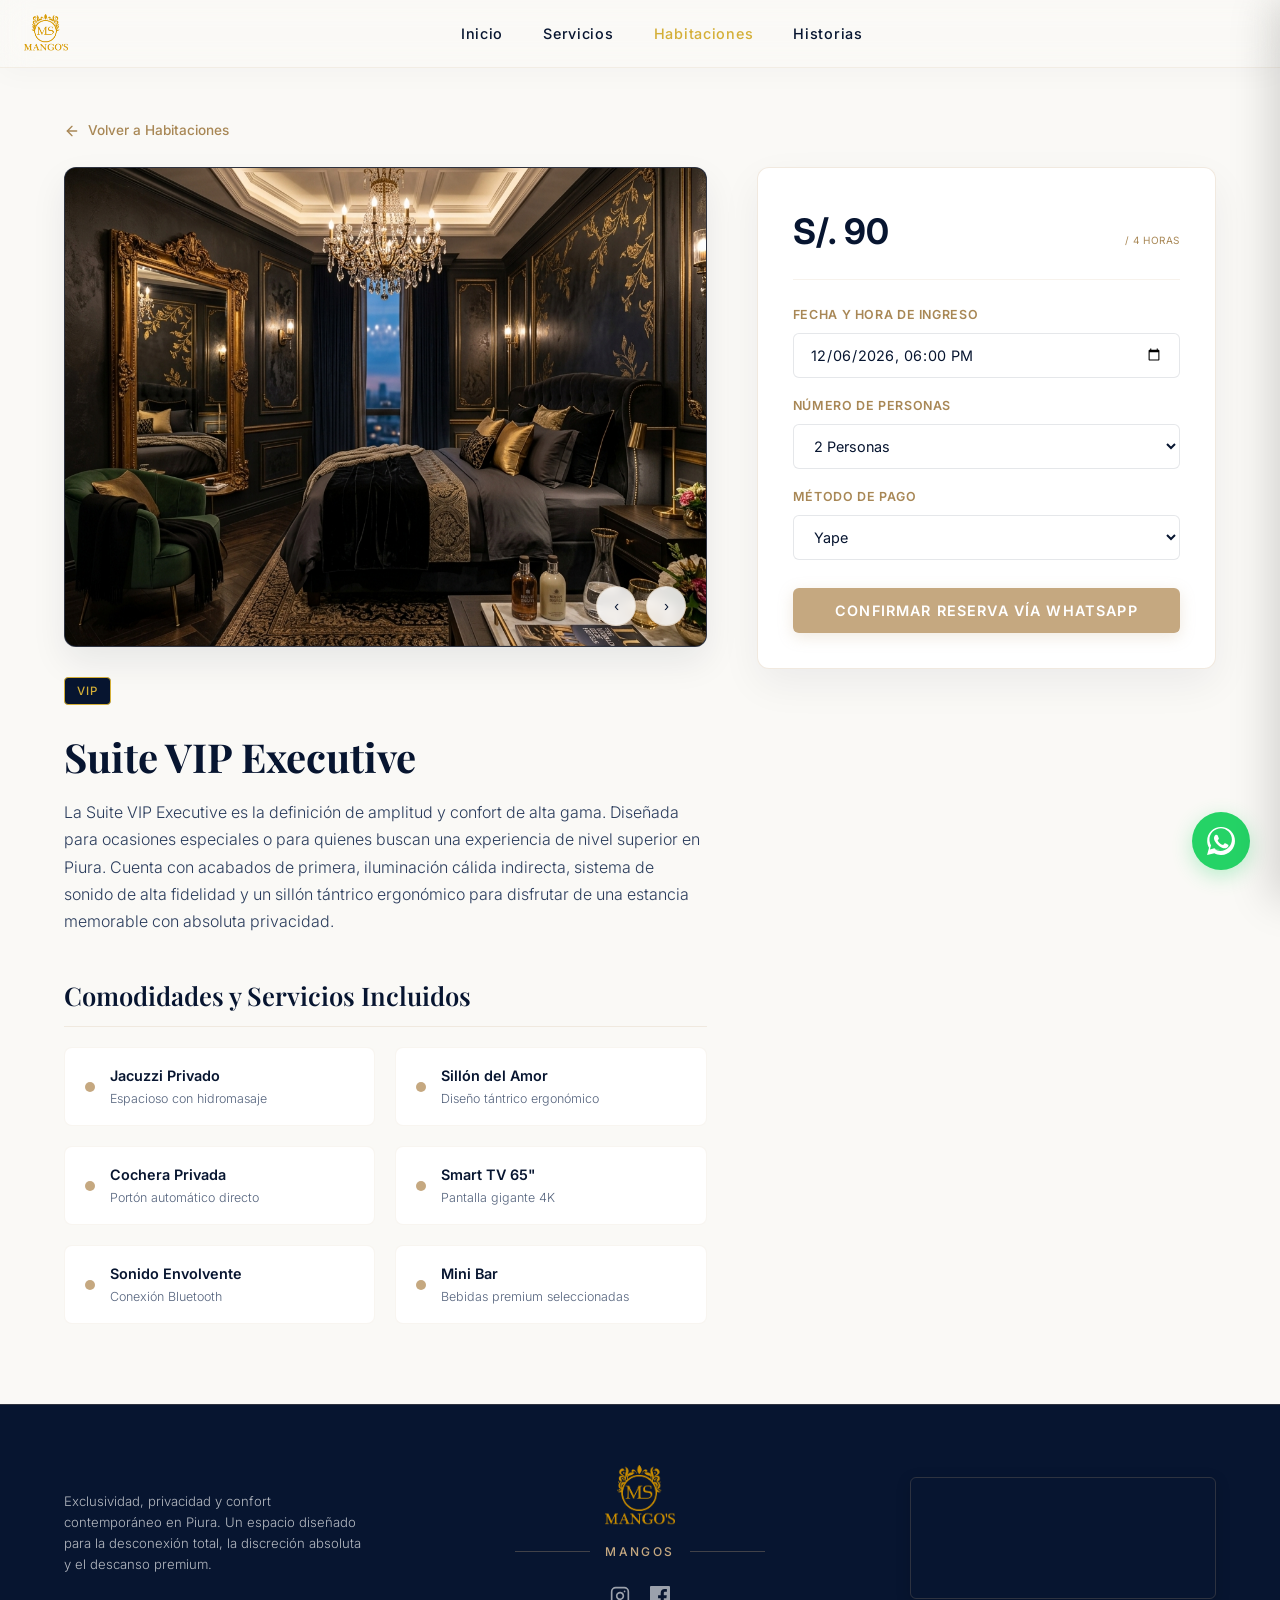
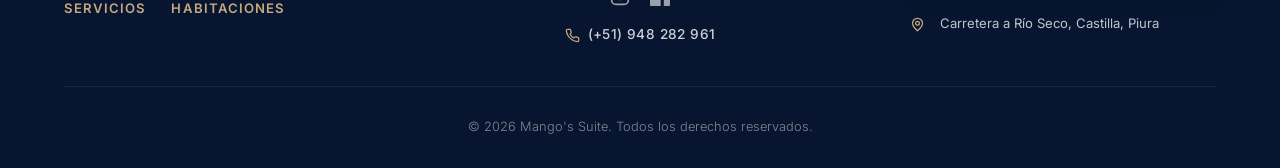
==== detalle-habitacion.html @ 39c6e579 "Add booking close button and make rooms grid horizontally scrollable on mobile" ====
<!doctype html>
<html lang="es">

<head>
    <meta charset="UTF-8" />
    <meta name="viewport" content="width=device-width, initial-scale=1.0" />
    <title>Detalle de Habitación | Mango's Suite Piura</title>
    <meta name="description"
        content="Conozca al detalle las comodidades de nuestras suites exclusivas. Jacuzzi, sauna, cama erótica, y cochera privada con portón automático." />
    <meta name="author" content="Mango's Suite" />

    <!-- Favicon -->
    <link rel="icon" type="image/png" href="logo.png" />

    <!-- Fonts: Playfair Display for headings & Inter for body -->
    <link rel="preconnect" href="https://fonts.googleapis.com" />
    <link rel="preconnect" href="https://fonts.gstatic.com" crossorigin />
    <link
        href="https://fonts.googleapis.com/css2?family=Inter:wght@300;400;500;600&family=Playfair+Display:ital,wght@0,400;0,600;0,700;1,400&display=swap"
        rel="stylesheet" />

    <!-- Stylesheets -->
    <link rel="stylesheet" href="styles.css" />
    <style>
        /* Specific overrides for subpage layout */
        .detail-page-container {
            background-color: var(--bg-warm-white);
            padding: 120px 0 80px 0;
        }

        .detail-grid {
            display: grid;
            grid-template-columns: 1.4fr 1fr;
            gap: 50px;
            align-items: start;
        }

        /* Left Column styles */
        .detail-gallery {
            position: relative;
            width: 100%;
            height: 480px;
            border-radius: 12px;
            overflow: hidden;
            border: 1px solid rgba(197, 168, 128, 0.2);
            box-shadow: 0 15px 35px rgba(7, 21, 48, 0.08);
            background-color: var(--text-deep-blue);
            margin-bottom: 30px;
        }

        .gallery-track {
            width: 100%;
            height: 100%;
            position: relative;
        }

        .gallery-img {
            position: absolute;
            top: 0;
            left: 0;
            width: 100%;
            height: 100%;
            object-fit: cover;
            opacity: 0;
            transition: opacity 0.8s ease-in-out;
        }

        .gallery-img.active {
            opacity: 1;
            z-index: 2;
        }

        .gallery-controls {
            position: absolute;
            bottom: 20px;
            right: 20px;
            z-index: 10;
            display: flex;
            gap: 10px;
        }

        .gallery-btn {
            width: 40px;
            height: 40px;
            border-radius: 50%;
            background-color: rgba(255, 255, 255, 0.85);
            backdrop-filter: blur(5px);
            border: 1px solid rgba(197, 168, 128, 0.3);
            color: var(--text-deep-blue);
            display: flex;
            align-items: center;
            justify-content: center;
            cursor: pointer;
            transition: var(--transition-fast);
        }

        .gallery-btn:hover {
            background-color: var(--accent-gold);
            color: var(--white);
            border-color: var(--accent-gold);
        }

        .detail-title {
            font-family: var(--font-headings);
            font-size: 2.5rem;
            font-weight: 700;
            color: var(--text-deep-blue);
            margin-bottom: 10px;
        }

        .detail-tag {
            display: inline-block;
            background-color: var(--text-deep-blue);
            color: var(--accent-gold-bright);
            padding: 4px 12px;
            font-size: 0.72rem;
            text-transform: uppercase;
            letter-spacing: 0.1em;
            border-radius: 4px;
            border: 1px solid var(--accent-gold-bright);
            font-weight: 500;
            margin-bottom: 20px;
        }

        .detail-desc {
            font-size: 1rem;
            line-height: 1.7;
            color: var(--text-muted-blue);
            font-weight: 300;
            margin-bottom: 40px;
        }

        /* Amenities subgrid */
        .detail-amenities-title {
            font-family: var(--font-headings);
            font-size: 1.6rem;
            font-weight: 600;
            color: var(--text-deep-blue);
            margin-bottom: 20px;
            border-bottom: 1px solid rgba(197, 168, 128, 0.2);
            padding-bottom: 10px;
        }

        .detail-amenities-grid {
            display: grid;
            grid-template-columns: repeat(2, 1fr);
            gap: 20px;
        }

        .amenity-card {
            background-color: var(--white);
            padding: 16px 20px;
            border-radius: 8px;
            border: 1px solid rgba(197, 168, 128, 0.12);
            display: flex;
            align-items: center;
            gap: 15px;
        }

        .amenity-icon-dot {
            width: 10px;
            height: 10px;
            border-radius: 50%;
            background-color: var(--accent-gold);
            flex-shrink: 0;
        }

        .amenity-card-info {
            display: flex;
            flex-direction: column;
        }

        .amenity-card-name {
            font-size: 0.9rem;
            font-weight: 600;
            color: var(--text-deep-blue);
        }

        .amenity-card-desc {
            font-size: 0.78rem;
            color: var(--text-muted-blue);
            opacity: 0.8;
            font-weight: 300;
            margin-top: 2px;
        }

        /* Right Column: Sticky Booking Widget */
        .booking-widget-sticky {
            position: sticky;
            top: 110px;
            background-color: var(--white);
            border: 1px solid rgba(197, 168, 128, 0.25);
            border-radius: 12px;
            padding: 35px;
            box-shadow: 0 15px 40px rgba(7, 21, 48, 0.06);
        }

        .booking-widget-price-box {
            display: flex;
            align-items: baseline;
            justify-content: space-between;
            border-bottom: 1px solid rgba(197, 168, 128, 0.15);
            padding-bottom: 20px;
            margin-bottom: 25px;
        }

        .booking-widget-price {
            font-size: 2.2rem;
            font-weight: 700;
            color: var(--text-deep-blue);
        }

        .booking-widget-price small {
            font-size: 0.85rem;
            font-weight: 400;
            color: var(--text-muted-blue);
        }

        .booking-widget-form {
            display: flex;
            flex-direction: column;
            gap: 18px;
        }

        .booking-widget-field {
            display: flex;
            flex-direction: column;
            gap: 8px;
        }

        .booking-widget-field label {
            font-size: 0.78rem;
            font-weight: 600;
            text-transform: uppercase;
            letter-spacing: 0.05em;
            color: var(--accent-gold-dark);
        }

        .booking-widget-field input,
        .booking-widget-field select {
            padding: 12px 16px;
            border: 1px solid rgba(7, 21, 48, 0.1);
            border-radius: 6px;
            font-family: var(--font-body);
            font-size: 0.9rem;
            outline: none;
            color: var(--text-deep-blue);
            background-color: var(--white);
            transition: var(--transition-fast);
        }

        .booking-widget-field input:focus,
        .booking-widget-field select:focus {
            border-color: var(--accent-gold);
            box-shadow: 0 0 0 3px rgba(197, 168, 128, 0.1);
        }

        .booking-widget-btn {
            background-color: var(--accent-gold);
            color: var(--white);
            border: none;
            padding: 14px;
            border-radius: 6px;
            font-size: 0.9rem;
            font-weight: 600;
            text-transform: uppercase;
            letter-spacing: 0.08em;
            cursor: pointer;
            transition: var(--transition-medium);
            display: flex;
            align-items: center;
            justify-content: center;
            gap: 10px;
            margin-top: 10px;
            box-shadow: 0 4px 15px rgba(197, 168, 128, 0.25);
        }

        .booking-widget-btn:hover {
            background-color: var(--accent-gold-bright);
            box-shadow: 0 6px 20px rgba(212, 175, 55, 0.35);
            transform: translateY(-1px);
        }

        .back-link-btn {
            display: inline-flex;
            align-items: center;
            gap: 8px;
            font-size: 0.85rem;
            color: var(--accent-gold-dark);
            font-weight: 500;
            margin-bottom: 25px;
            transition: var(--transition-fast);
        }

        .back-link-btn:hover {
            color: var(--text-deep-blue);
            transform: translateX(-3px);
        }

        /* Responsive */
        @media (max-width: 992px) {
            .detail-grid {
                grid-template-columns: 1fr;
                gap: 40px;
            }

            .detail-gallery {
                height: 350px;
            }

            .booking-widget-sticky {
                position: relative;
                top: 0;
            }
        }

        @media (max-width: 600px) {
            .detail-amenities-grid {
                grid-template-columns: 1fr;
            }

            .detail-title {
                font-size: 2rem;
            }
        }
    </style>
</head>

<body class="subpage-body">
    <!-- Smooth scroll wrapper -->
    <div id="scroll-wrapper">
        <!-- Navigation Bar -->
        <header id="main-header" class="scrolled">
            <div class="header-container">
                <a href="index.html" class="logo-link">
                    <img src="logo.png" alt="Mango's Suite Logo" class="nav-logo" />
                </a>

                <nav id="navbar">
                    <ul class="nav-menu">
                        <li class="nav-item">
                            <a href="index.html" class="nav-link">Inicio</a>
                        </li>
                        <li class="nav-item">
                            <a href="index.html#services" class="nav-link">Servicios</a>
                        </li>
                        <li class="nav-item dropdown">
                            <a href="habitaciones.html" class="nav-link active">Habitaciones</a>
                            <ul class="dropdown-menu">
                                <li><a href="habitaciones.html?filter=simple">Simple</a></li>
                                <li><a href="habitaciones.html?filter=vip">VIP</a></li>
                                <li><a href="habitaciones.html?filter=sauna">Sauna & Jacuzzi</a></li>
                                <li><a href="habitaciones.html?filter=tematica">Temáticas</a></li>
                            </ul>
                        </li>
                        <li class="nav-item">
                            <a href="index.html#stories" class="nav-link">Historias</a>
                        </li>
                    </ul>
                </nav>

                <div class="header-actions">
                    <button class="mobile-menu-toggle" id="mobile-menu-btn" aria-label="Abrir menú">
                        <span class="bar"></span>
                        <span class="bar"></span>
                        <span class="bar"></span>
                    </button>
                </div>
            </div>
        </header>

        <!-- Mobile Drawer Navigation -->
        <div class="mobile-nav-drawer" id="mobile-drawer">
            <div class="drawer-header">
                <img src="logo.png" alt="Mango's Suite Logo" class="drawer-logo" />
                <button class="drawer-close" id="drawer-close-btn" aria-label="Cerrar menú">&times;</button>
            </div>
            <div class="drawer-menu-container">
                <ul class="drawer-menu">
                    <li><a href="index.html" class="drawer-link">Inicio</a></li>
                    <li><a href="index.html#services" class="drawer-link">Servicios</a></li>
                    <li class="drawer-dropdown-container">
                        <span class="drawer-dropdown-title">Habitaciones</span>
                        <ul class="drawer-dropdown-menu">
                            <li><a href="habitaciones.html" class="drawer-link drawer-sublink">Todas</a></li>
                            <li><a href="habitaciones.html?filter=simple" class="drawer-link drawer-sublink">Simple</a>
                            </li>
                            <li><a href="habitaciones.html?filter=vip" class="drawer-link drawer-sublink">VIP</a></li>
                            <li><a href="habitaciones.html?filter=sauna" class="drawer-link drawer-sublink">Sauna &
                                    Jacuzzi</a></li>
                            <li><a href="habitaciones.html?filter=tematica"
                                    class="drawer-link drawer-sublink">Temáticas</a></li>
                        </ul>
                    </li>
                    <li><a href="index.html#stories" class="drawer-link">Historias</a></li>
                </ul>
            </div>
        </div>
        <div class="drawer-overlay" id="mobile-drawer-overlay"></div>

        <!-- Detail Grid Section -->
        <section class="detail-page-container">
            <div class="container">
                <a href="habitaciones.html" class="back-link-btn">
                    <svg width="16" height="16" viewBox="0 0 24 24" fill="none" stroke="currentColor" stroke-width="2"
                        stroke-linecap="round" stroke-linejoin="round">
                        <line x1="19" y1="12" x2="5" y2="12"></line>
                        <polyline points="12 19 5 12 12 5"></polyline>
                    </svg>
                    Volver a Habitaciones
                </a>

                <div class="detail-grid">
                    <!-- Left Column: Media & Specs -->
                    <div class="detail-content-col">
                        <!-- Image Gallery Frame -->
                        <div class="detail-gallery">
                            <div class="gallery-track" id="gallery-track-container">
                                <!-- Rendered dynamically -->
                            </div>
                            <div class="gallery-controls" id="gallery-controls-container">
                                <button class="gallery-btn" id="gallery-prev" aria-label="Anterior">&lsaquo;</button>
                                <button class="gallery-btn" id="gallery-next" aria-label="Siguiente">&rsaquo;</button>
                            </div>
                        </div>

                        <!-- Title & Subtitle Info -->
                        <span class="detail-tag" id="detail-room-tag">Suite VIP</span>
                        <h1 class="detail-title" id="detail-room-title">Nombre de la Habitación</h1>
                        <p class="detail-desc" id="detail-room-desc">Cargando detalles de la habitación...</p>

                        <!-- Amenities Grid -->
                        <h2 class="detail-amenities-title">Comodidades y Servicios Incluidos</h2>
                        <div class="detail-amenities-grid" id="detail-amenities-container">
                            <!-- Rendered dynamically -->
                        </div>
                    </div>

                    <!-- Right Column: Sticky Reservation Box -->
                    <div class="detail-sidebar-col">
                        <div class="booking-widget-sticky">
                            <div class="booking-widget-price-box">
                                <span class="booking-widget-price" id="booking-widget-price-val">S/. 00</span>
                                <span class="price-label" id="booking-widget-time-val"><small>/ 4 horas</small></span>
                            </div>

                            <div class="booking-widget-form">
                                <!-- Fecha y Hora de Ingreso -->
                                <div class="booking-widget-field">
                                    <label for="widget-datetime">Fecha y Hora de Ingreso</label>
                                    <input type="datetime-local" id="widget-datetime" required />
                                </div>

                                <!-- Número de Personas -->
                                <div class="booking-widget-field">
                                    <label for="widget-guests">Número de Personas</label>
                                    <select id="widget-guests">
                                        <option value="1 persona">1 Persona</option>
                                        <option value="2 personas" selected>2 Personas</option>
                                        <option value="3 personas">3 Personas</option>
                                    </select>
                                </div>

                                <!-- Método de Pago -->
                                <div class="booking-widget-field">
                                    <label for="widget-payment">Método de Pago</label>
                                    <select id="widget-payment">
                                        <option value="Yape">Yape</option>
                                        <option value="Plin">Plin</option>
                                        <option value="Transferencia">Transferencia Bancaria</option>
                                    </select>
                                </div>

                                <!-- Submit WhatsApp Redirect Button -->
                                <button class="booking-widget-btn" id="widget-submit-btn">
                                    Confirmar Reserva vía WhatsApp
                                </button>
                            </div>
                        </div>
                    </div>
                </div>
            </div>
        </section>

        <!-- Footer -->
        <footer id="main-footer">
            <div class="container">
                <div class="footer-grid">
                    <div class="footer-nav-col">
                        <p class="footer-about-summary">
                            Exclusividad, privacidad y confort contemporáneo en Piura. Un espacio diseñado para la
                            desconexión total, la discreción absoluta y el descanso premium.
                        </p>
                        <ul class="footer-quick-links">
                            <li><a href="index.html#services">Servicios</a></li>
                            <li><a href="habitaciones.html">Habitaciones</a></li>
                        </ul>
                    </div>

                    <div class="footer-brand-center-col">
                        <img src="logo.png" alt="Mango's Suite Logo" class="footer-logo-centered" />
                        <div class="footer-estd-divider">
                            <div class="estd-line"></div>
                            <span class="estd-text">MANGOS</span>
                            <div class="estd-line"></div>
                        </div>
                        <div class="footer-social-icons-row">
                            <a href="https://instagram.com/mangos_suite" target="_blank" rel="noopener"
                                aria-label="Instagram">
                                <svg width="20" height="20" viewBox="0 0 24 24" fill="none" stroke="currentColor"
                                    stroke-width="2" stroke-linecap="round" stroke-linejoin="round">
                                    <rect x="2" y="2" width="20" height="20" rx="5" ry="5"></rect>
                                    <path d="M16 11.37A4 4 0 1 1 12.63 8 4 4 0 0 1 16 11.37z"></path>
                                    <line x1="17.5" y1="6.5" x2="17.51" y2="6.5"></line>
                                </svg>
                            </a>
                            <a href="https://www.facebook.com/MangosSuite" target="_blank" rel="noopener"
                                aria-label="Facebook">
                                <svg width="20" height="20" viewBox="0 0 24 24" fill="currentColor">
                                    <path
                                        d="M22.675 0h-21.35c-.732 0-1.325.593-1.325 1.325v21.351c0 .731.593 1.324 1.325 1.324h11.495v-9.294h-3.128v-3.622h3.128v-2.671c0-3.1 1.893-4.788 4.659-4.788 1.325 0 2.463.099 2.795.143v3.24l-1.918.001c-1.504 0-1.795.715-1.795 1.763v2.313h3.587l-.467 3.622h-3.12v9.293h6.116c.73 0 1.323-.593 1.323-1.325v-21.35c0-.732-.593-1.325-1.325-1.325z" />
                                </svg>
                            </a>
                        </div>
                        <a href="https://wa.me/51948282961" target="_blank" rel="noopener"
                            class="footer-phone-below-social">
                            <svg width="15" height="15" viewBox="0 0 24 24" fill="none" stroke="currentColor"
                                stroke-width="2" stroke-linecap="round" stroke-linejoin="round"
                                style="color: var(--accent-gold);">
                                <path
                                    d="M22 16.92v3a2 2 0 0 1-2.18 2 19.79 19.79 0 0 1-8.63-3.07 19.5 19.5 0 0 1-6-6 19.79 19.79 0 0 1-3.07-8.67A2 2 0 0 1 4.11 2h3a2 2 0 0 1 2 1.72 12.84 12.84 0 0 0 .7 2.81 2 2 0 0 1-.45 2.11L8.09 9.91a16 16 0 0 0 6 6l1.27-1.27a2 2 0 0 1 2.11-.45 12.84 12.84 0 0 0 2.81.7A2 2 0 0 1 22 16.92z">
                                </path>
                            </svg>
                            (+51) 948 282 961
                        </a>
                    </div>

                    <div class="footer-contact-right-col">
                        <div class="footer-map-container">
                            <iframe
                                src="https://www.google.com/maps/embed?pb=!1m18!1m12!1m3!1d3969.529891823126!2d-80.60953532423122!3d-5.14770643412756!2m3!1f0!2f0!3f0!3m2!1i1024!2i768!4f13.1!3m3!1m2!1s0x904a3fef3c555555%3A0x6bcfd3c11d5dbde5!2sRio%20Seco!5e0!3m2!1ses-419!2spe!4v1783563948011!5m2!1ses-419!2spe"
                                width="100%" height="120" style="border:0; filter: grayscale(0.2) contrast(1.1);"
                                allowfullscreen="" loading="lazy" referrerpolicy="no-referrer-when-downgrade"></iframe>
                        </div>
                        <div class="footer-contact-item">
                            <svg width="15" height="15" viewBox="0 0 24 24" fill="none" stroke="currentColor"
                                stroke-width="2" stroke-linecap="round" stroke-linejoin="round" class="contact-icon">
                                <path d="M12 2a8 8 0 0 0-8 8c0 5.25 8 12 8 12s8-6.75 8-12a8 8 0 0 0-8-8z"></path>
                                <circle cx="12" cy="10" r="3"></circle>
                            </svg>
                            <span class="contact-text">Carretera a Río Seco, Castilla, Piura</span>
                        </div>
                    </div>
                </div>
                <div class="footer-bottom text-center">
                    <p>&copy; 2026 Mango's Suite. Todos los derechos reservados.</p>
                </div>
            </div>
        </footer>
    </div>

    <!-- WhatsApp Direct Link -->
    <div class="floating-actions-container" id="floating-actions">
        <a href="https://wa.me/51948282961?text=Hola,%20quisiera%20consultar%20por%20habitaciones%20disponibles"
            target="_blank" rel="noopener" class="floating-whatsapp-trigger" id="whatsapp-trigger"
            aria-label="Chat de WhatsApp">
            <svg width="28" height="28" viewBox="0 0 24 24" fill="currentColor">
                <path
                    d="M.057 24l1.687-6.163c-1.041-1.804-1.588-3.849-1.587-5.946C.06 5.348 5.397.01 12.008.01c3.202.001 6.212 1.246 8.477 3.514 2.266 2.268 3.507 5.28 3.505 8.484-.004 6.657-5.34 11.997-11.953 11.997-2.005-.001-3.973-.502-5.724-1.455L0 24zm6.59-4.846c1.6.95 3.188 1.449 4.825 1.451 5.436 0 9.86-4.37 9.864-9.799.002-2.63-1.023-5.101-2.885-6.97C16.59 2.028 14.108.995 11.993.995c-5.445 0-9.87 4.371-9.874 9.799-.001 1.737.478 3.433 1.388 4.933l-.974 3.553 3.655-.959c1.5.82 3.18 1.25 4.869 1.25zM17.7 14.9c-.3-.15-1.785-.88-2.067-.98-.28-.1-.49-.15-.69.15-.2.3-.77.98-.95 1.18-.18.2-.36.22-.66.07-.3-.15-1.27-.47-2.42-1.49-.89-.8-1.5-1.78-1.67-2.08-.18-.3-.02-.46.13-.61.13-.13.3-.35.45-.52.15-.17.2-.3.3-.5.1-.2.05-.38-.02-.53-.07-.15-.69-1.67-.95-2.29-.26-.62-.52-.53-.69-.54-.18 0-.38-.02-.59-.02-.2 0-.54.07-.82.38-.28.3-1.08 1.05-1.08 2.57s1.1 2.98 1.25 3.18c.15.2 2.16 3.29 5.23 4.62.73.31 1.3.5 1.74.64.74.23 1.4.2 1.93.12.59-.08 1.79-.73 2.04-1.44.25-.7.25-1.3.18-1.43-.07-.13-.25-.2-.55-.35z" />
            </svg>
        </a>
    </div>

    <!-- GSAP Core -->
    <script src="https://cdnjs.cloudflare.com/ajax/libs/gsap/3.12.2/gsap.min.js"></script>

    <script>
        // Rooms Details Dataset
        const ROOMS_DETAILS = {
            simple: {
                title: "Habitación Simple Standard",
                tag: "Simple",
                price: "S/. 60",
                time: "/ 4 horas",
                desc: "Nuestra Habitación Simple Standard ofrece un refugio perfecto para descansar con total comodidad y privacidad en Piura. Cuenta con un diseño contemporáneo y acogedor, pensado para estancias cortas y descansos rápidos. Al igual que todas nuestras habitaciones, incluye acceso directo a su propia cochera privada con portón automático para garantizar la máxima discreción desde su llegada.",
                images: [
                    "assets/images/rooms/room_simple.png",
                    "assets/images/hero_bg.png"
                ],
                amenities: [
                    { name: "Cochera Privada", desc: "Portón automático directo" },
                    { name: "Smart TV 55\"", desc: "Netflix, YouTube & cable" },
                    { name: "Ducha Española", desc: "Agua caliente y fría" },
                    { name: "Wifi 5G", desc: "Conexión de alta velocidad" },
                    { name: "Aire Acondicionado", desc: "Control de clima individual" },
                    { name: "Servicio a la Carta", desc: "Bebidas y piqueos 24h" }
                ]
            },
            vip: {
                title: "Suite VIP Executive",
                tag: "VIP",
                price: "S/. 90",
                time: "/ 4 horas",
                desc: "La Suite VIP Executive es la definición de amplitud y confort de alta gama. Diseñada para ocasiones especiales o para quienes buscan una experiencia de nivel superior en Piura. Cuenta con acabados de primera, iluminación cálida indirecta, sistema de sonido de alta fidelidad y un sillón tántrico ergonómico para disfrutar de una estancia memorable con absoluta privacidad.",
                images: [
                    "assets/images/rooms/room_vip.png",
                    "assets/images/hero_bg.png"
                ],
                amenities: [
                    { name: "Jacuzzi Privado", desc: "Espacioso con hidromasaje" },
                    { name: "Sillón del Amor", desc: "Diseño tántrico ergonómico" },
                    { name: "Cochera Privada", desc: "Portón automático directo" },
                    { name: "Smart TV 65\"", desc: "Pantalla gigante 4K" },
                    { name: "Sonido Envolvente", desc: "Conexión Bluetooth" },
                    { name: "Mini Bar", desc: "Bebidas premium seleccionadas" }
                ]
            },
            sauna: {
                title: "Suite Spa Sauna & Jacuzzi",
                tag: "Sauna & Jacuzzi",
                price: "S/. 130",
                time: "/ 4 horas",
                desc: "Convierta su estancia en un auténtico día de spa privado. Esta suite exclusiva está equipada con su propia cámara de sauna seco revestida de madera fina y un jacuzzi doble temperado con sistema de hidromasaje. Un espacio de bienestar físico y mental diseñado para parejas que buscan relajación y comodidad premium en la más estricta confidencialidad.",
                images: [
                    "assets/images/services/svc_spa.png",
                    "assets/images/services/Sauna/1.jpg"
                ],
                amenities: [
                    { name: "Sauna Seco", desc: "Madera de primera calidad" },
                    { name: "Jacuzzi Doble", desc: "Temperado con hidromasajes" },
                    { name: "Cochera Privada", desc: "Portón automático directo" },
                    { name: "Smart Lights", desc: "Escenas de luces relajantes" },
                    { name: "Smart TV 55\"", desc: "Netflix & YouTube premium" },
                    { name: "Ventanilla Hermética", desc: "Servicio de comida 100% discreto" }
                ]
            },
            fantasia: {
                title: "Suite Temática Fantasía",
                tag: "Temática",
                price: "S/. 120",
                time: "/ 4 horas",
                desc: "Déjese llevar por sus fantasías en una suite concebida para la pasión y la diversión. Cuenta con una cama suspendida de diseño exclusivo, espejos integrados en el techo, un caño o barra de pole dance profesional y un sillón tántrico. Un espacio seguro, higiénico y sugerente pensado para avivar el romance y vivir una noche mágica en Piura.",
                images: [
                    "assets/images/rooms/room_thematic_fantasy.png",
                    "assets/images/hero_bg.png"
                ],
                amenities: [
                    { name: "Cama Suspendida", desc: "Diseño flotante de alta seguridad" },
                    { name: "Barra Pole Dance", desc: "Profesional y cromada" },
                    { name: "Espejos en Techo", desc: "Perspectiva única" },
                    { name: "Sillón del Amor", desc: "Sillón tántrico ergonómico" },
                    { name: "Cochera Privada", desc: "Portón automático directo" },
                    { name: "Smart Lights RGB", desc: "Control de colores por control remoto" }
                ]
            },
            neonoir: {
                title: "Suite Temática Neo-Noir",
                tag: "Temática",
                price: "S/. 120",
                time: "/ 4 horas",
                desc: "Sumerja su velada en un ambiente cinematográfico futurista. Inspirada en la estética neo-noir de luces de neón y sombras dramáticas, esta suite cuenta con un proyector de cine de alta definición en la habitación, jacuzzi privado, cochera con portón automático y un control domótico inteligente para configurar la música y las tonalidades de luz a su gusto.",
                images: [
                    "assets/images/rooms/room_thematic_modern.png",
                    "assets/images/hero_bg.png"
                ],
                amenities: [
                    { name: "Luces Inteligentes", desc: "Colores y neón personalizables" },
                    { name: "Proyector HD", desc: "Cine gigante en cama" },
                    { name: "Jacuzzi Privado", desc: "Relajación con hidromasaje" },
                    { name: "Cochera Privada", desc: "Portón automático directo" },
                    { name: "Climatización total", desc: "Aire acondicionado silencioso" },
                    { name: "Sonido Bluetooth", desc: "Conecte sus propios dispositivos" }
                ]
            },
            matrimonial: {
                title: "Suite Matrimonial Premium",
                tag: "VIP",
                price: "S/. 100",
                time: "/ 4 horas",
                desc: "El escenario ideal para celebraciones de aniversarios, veladas románticas memorables y noches especiales. Esta suite de primer nivel le ofrece una cama King size sumamente cómoda, un gran jacuzzi redondo temperado con luces integradas, y detalles románticos únicos. Sorprenda a su pareja y disfrute de una noche inolvidable con la total privacidad y el servicio discreto que solo Mango's Suite le ofrece.",
                images: [
                    "assets/images/rooms/room_matrimonial.png",
                    "assets/images/hero_bg.png"
                ],
                amenities: [
                    { name: "Jacuzzi Redondo", desc: "Temperado con luces led" },
                    { name: "Cama King Size", desc: "Colchón de lujo y confort" },
                    { name: "Decoración Romántica", desc: "Bajo petición para ocasiones" },
                    { name: "Sonido Envolvente", desc: "Bluetooth y fidelidad acústica" },
                    { name: "Cochera Privada", desc: "Portón automático directo" },
                    { name: "Smart TV 65\"", desc: "Netflix, YouTube y más" }
                ]
            }
        };

        document.addEventListener('DOMContentLoaded', () => {
            // Mobile Menu Toggle
            const mobileMenuBtn = document.getElementById('mobile-menu-btn');
            const mobileDrawer = document.getElementById('mobile-drawer');
            const drawerCloseBtn = document.getElementById('drawer-close-btn');
            const drawerOverlay = document.getElementById('mobile-drawer-overlay');

            if (mobileMenuBtn && mobileDrawer && drawerCloseBtn && drawerOverlay) {
                const openDrawer = () => {
                    mobileDrawer.classList.add('open');
                    drawerOverlay.classList.add('open');
                    mobileMenuBtn.classList.add('open');
                };

                const closeDrawer = () => {
                    mobileDrawer.classList.remove('open');
                    drawerOverlay.classList.remove('open');
                    mobileMenuBtn.classList.remove('open');
                };

                mobileMenuBtn.addEventListener('click', () => {
                    if (mobileDrawer.classList.contains('open')) {
                        closeDrawer();
                    } else {
                        openDrawer();
                    }
                });

                drawerCloseBtn.addEventListener('click', closeDrawer);
                drawerOverlay.addEventListener('click', closeDrawer);
            }

            // Dynamic Room Data Population
            const urlParams = new URLSearchParams(window.location.search);
            const roomKey = urlParams.get('room') || 'vip'; // default fallback is VIP
            const data = ROOMS_DETAILS[roomKey] || ROOMS_DETAILS['vip'];

            // Populate Text
            document.getElementById('detail-room-title').textContent = data.title;
            document.getElementById('detail-room-tag').textContent = data.tag;
            document.getElementById('detail-room-desc').textContent = data.desc;
            document.getElementById('booking-widget-price-val').textContent = data.price;
            document.getElementById('booking-widget-time-val').innerHTML = `<small>${data.time}</small>`;

            // Populate Gallery
            const galleryTrack = document.getElementById('gallery-track-container');
            galleryTrack.innerHTML = '';
            data.images.forEach((imgSrc, index) => {
                const img = document.createElement('img');
                img.src = imgSrc;
                img.alt = `${data.title} - Foto ${index + 1}`;
                img.className = `gallery-img ${index === 0 ? 'active' : ''}`;
                galleryTrack.appendChild(img);
            });

            // Gallery Slide Logic
            let activeImgIndex = 0;
            const images = galleryTrack.querySelectorAll('.gallery-img');

            const showImage = (index) => {
                images[activeImgIndex].classList.remove('active');
                activeImgIndex = index;
                images[activeImgIndex].classList.add('active');
            };

            const prevBtn = document.getElementById('gallery-prev');
            const nextBtn = document.getElementById('gallery-next');

            if (prevBtn && nextBtn && images.length > 1) {
                prevBtn.addEventListener('click', () => {
                    let newIndex = (activeImgIndex - 1 + images.length) % images.length;
                    showImage(newIndex);
                });
                nextBtn.addEventListener('click', () => {
                    let newIndex = (activeImgIndex + 1) % images.length;
                    showImage(newIndex);
                });
            } else if (images.length <= 1) {
                const controls = document.getElementById('gallery-controls-container');
                if (controls) controls.style.display = 'none';
            }

            // Populate Amenities
            const amenitiesContainer = document.getElementById('detail-amenities-container');
            amenitiesContainer.innerHTML = '';
            data.amenities.forEach(amenity => {
                const card = document.createElement('div');
                card.className = 'amenity-card';
                card.innerHTML = `
                        <div class="amenity-icon-dot"></div>
                        <div class="amenity-card-info">
                            <span class="amenity-card-name">${amenity.name}</span>
                            <span class="amenity-card-desc">${amenity.desc}</span>
                        </div>
                    `;
                amenitiesContainer.appendChild(card);
            });

            // Set default datetime to tomorrow 18:00
            const widgetDatetime = document.getElementById('widget-datetime');
            if (widgetDatetime) {
                const tomorrow = new Date();
                tomorrow.setDate(tomorrow.getDate() + 1);
                tomorrow.setHours(18, 0, 0, 0);
                const pad = (num) => String(num).padStart(2, '0');
                widgetDatetime.value = `${tomorrow.getFullYear()}-${pad(tomorrow.getMonth() + 1)}-${pad(tomorrow.getDate())}T18:00`;
            }

            // Submit reservation WhatsApp handler
            const submitBtn = document.getElementById('widget-submit-btn');
            if (submitBtn) {
                submitBtn.addEventListener('click', () => {
                    const datetimeVal = widgetDatetime ? widgetDatetime.value : '';
                    const guestsSelect = document.getElementById('widget-guests');
                    const paymentSelect = document.getElementById('widget-payment');

                    const guestsVal = guestsSelect ? guestsSelect.value : '';
                    const paymentVal = paymentSelect ? paymentSelect.value : '';

                    if (!datetimeVal) {
                        alert('Por favor seleccione una fecha y hora para su reserva.');
                        return;
                    }

                    const dateObj = new Date(datetimeVal);
                    const formattedDate = dateObj.toLocaleDateString('es-ES', { day: '2-digit', month: '2-digit', year: 'numeric' });
                    const formattedTime = dateObj.toLocaleTimeString('es-ES', { hour: '2-digit', minute: '2-digit' });

                    const message = `Hola, quiero reservar la habitación "${data.title}" para el día ${formattedDate} a las ${formattedTime} para ${guestsVal} (Método de pago: ${paymentVal}).`;
                    const whatsappUrl = `https://wa.me/511918924237?text=${encodeURIComponent(message)}`;

                    window.open(whatsappUrl, '_blank');
                });
            }
        });
    </script>
</body>

</html>
---- styles.css ----
/* CSS Design System for Mango's Suite Boutique Hotel */

:root {
    /* Color Palette */
    --bg-warm-white: #faf9f6;
    --bg-cream: #f5f2eb;
    --text-deep-blue: #071530;
    --text-muted-blue: #2a3c5c;
    --accent-gold: #c5a880;
    --accent-gold-bright: #d4af37;
    --accent-gold-dark: #a88755;
    --accent-gold-light: rgba(197, 168, 128, 0.12);
    --white: #ffffff;
    --black: #000000;

    /* Shadows */
    --card-shadow: 0 15px 40px rgba(7, 21, 48, 0.04);
    --card-shadow-hover: 0 25px 60px rgba(197, 168, 128, 0.15);
    --nav-shadow: 0 4px 30px rgba(7, 21, 48, 0.03);
    --btn-shadow: 0 4px 15px rgba(197, 168, 128, 0.2);

    /* Typography */
    --font-headings: "Playfair Display", Georgia, serif;
    --font-body: "Inter", sans-serif;

    /* Transitions */
    --transition-smooth: all 0.6s cubic-bezier(0.16, 1, 0.3, 1);
    --transition-medium: all 0.4s cubic-bezier(0.25, 0.8, 0.25, 1);
    --transition-fast: all 0.25s ease;
}

/* Global Reset & Base Styles */
* {
    margin: 0;
    padding: 0;
    box-sizing: border-box;
    outline: none;
}

html {
    scroll-behavior: smooth;
    text-size-adjust: 100%;
}

body {
    font-family: var(--font-body);
    background-color: var(--bg-warm-white);
    color: var(--text-deep-blue);
    overflow-x: hidden;
    line-height: 1.6;
    -webkit-font-smoothing: antialiased;
}

a {
    text-decoration: none;
    color: inherit;
    transition: var(--transition-fast);
}

img {
    max-width: 100%;
    height: auto;
    display: block;
}

ul {
    list-style: none;
}

button {
    background: none;
    border: none;
    cursor: pointer;
    font-family: inherit;
}

/* Container Utility */
.container {
    width: 100%;
    max-width: 1200px;
    margin: 0 auto;
    padding: 0 24px;
}

.container-fluid {
    width: 100%;
    padding: 0 24px;
}

.text-center {
    text-align: center;
}

.text-gold {
    color: var(--accent-gold-bright);
}

.mt-2 {
    margin-top: 16px;
}

/* Buttons & UI Elements */
.btn {
    display: inline-flex;
    align-items: center;
    justify-content: center;
    padding: 14px 28px;
    font-size: 0.9rem;
    font-weight: 500;
    letter-spacing: 0.05em;
    text-transform: uppercase;
    border-radius: 4px;
    transition: var(--transition-medium);
    cursor: pointer;
}

.btn-sm {
    padding: 8px 16px;
    font-size: 0.75rem;
}

.btn-block {
    display: flex;
    width: 100%;
}

.btn-gold {
    background-color: var(--accent-gold);
    color: var(--white);
    box-shadow: var(--btn-shadow);
}

.btn-gold:hover {
    background-color: var(--accent-gold-bright);
    transform: translateY(-2px);
    box-shadow: 0 6px 20px rgba(212, 175, 55, 0.3);
}

.btn-outline-gold {
    border: 1px solid var(--accent-gold-bright);
    color: var(--white);
    background: rgba(255, 255, 255, 0.05);
    backdrop-filter: blur(5px);
}

.btn-outline-gold:hover {
    background-color: var(--accent-gold-bright);
    color: var(--text-deep-blue);
    transform: translateY(-2px);
}

.btn-gold-outline {
    display: inline-flex;
    align-items: center;
    justify-content: center;
    padding: 12px 30px;
    font-family: var(--font-body);
    font-size: 0.8rem;
    font-weight: 600;
    letter-spacing: 0.08em;
    text-transform: uppercase;
    color: var(--accent-gold-dark);
    border: 1.5px solid var(--accent-gold);
    border-radius: 50px;
    background: transparent;
    cursor: pointer;
    transition: all 0.3s cubic-bezier(0.25, 0.8, 0.25, 1);
    text-decoration: none;
}

.btn-gold-outline:hover {
    background-color: var(--accent-gold);
    color: var(--white);
    box-shadow: 0 6px 18px rgba(197, 168, 128, 0.25);
    transform: translateY(-1px);
}

.btn-outline-dark-blue {
    border: 1px solid var(--text-deep-blue);
    color: var(--text-deep-blue);
    background: transparent;
}

.btn-outline-dark-blue:hover {
    background-color: var(--text-deep-blue);
    color: var(--white);
}

.btn-icon {
    margin-right: 8px;
}

.btn-icon-only {
    padding: 10px;
    border-radius: 50%;
    width: 38px;
    height: 38px;
}

/* Section Common Styles */
section {
    padding: 100px 0;
    position: relative;
}

.section-header {
    margin-bottom: 60px;
    max-width: 700px;
    margin-left: auto;
    margin-right: auto;
}

.section-subtitle {
    font-size: 0.85rem;
    text-transform: uppercase;
    letter-spacing: 0.15em;
    color: var(--accent-gold-dark);
    font-weight: 600;
    display: block;
    margin-bottom: 12px;
}

.section-title {
    font-family: var(--font-headings);
    font-size: 2.5rem;
    font-weight: 600;
    color: var(--text-deep-blue);
    line-height: 1.2;
}

.section-desc {
    font-size: 1.05rem;
    color: var(--text-muted-blue);
    margin-top: 15px;
    font-weight: 300;
}

.divider-gold {
    width: 60px;
    height: 3px;
    background-color: var(--accent-gold-bright);
    margin: 20px auto 0;
}

/* ==========================================================================
   Header (Navbar) Styling
   ========================================================================== */
#main-header {
    position: fixed;
    top: 0;
    left: 0;
    width: 100%;
    z-index: 1000;
    padding: 24px 0;
    transition: var(--transition-medium);
}

#main-header.scrolled {
    padding: 12px 0;
    background-color: var(--navbar-bg);
    backdrop-filter: blur(15px);
    -webkit-backdrop-filter: blur(15px);
    border-bottom: 1px solid rgba(197, 168, 128, 0.15);
    box-shadow: var(--nav-shadow);
}

.header-container {
    max-width: 1300px;
    margin: 0 auto;
    padding: 0 24px;
    display: flex;
    align-items: center;
    justify-content: space-between;
}

.nav-logo {
    height: 50px;
    width: auto;
    transition: var(--transition-medium);
}

#main-header.scrolled .nav-logo {
    height: 40px;
}

#navbar {
    position: relative;
    display: flex;
    align-items: center;
}

.nav-menu {
    display: flex;
    align-items: center;
    gap: 40px;
}

.nav-link {
    font-size: 0.9rem;
    font-weight: 500;
    letter-spacing: 0.05em;
    color: var(--white);
    padding: 10px 0;
    position: relative;
    display: inline-flex;
    align-items: center;
    transition: var(--transition-fast);
    text-shadow: 0 1px 4px rgba(7, 21, 48, 0.5);
    /* High readability overlay drop shadow */
}

/* Dropdown Menu Indicator */
.dropdown-icon {
    margin-left: 6px;
    transition: transform 0.3s ease;
}

#main-header.scrolled .nav-link {
    color: var(--text-deep-blue);
    text-shadow: none;
    /* Clear text shadow when overlaying light background */
}

.nav-link:hover,
.nav-link.active {
    color: var(--accent-gold-bright) !important;
}

/* Dropdown Menu Wrapper */
.nav-item.dropdown {
    position: relative;
}

.dropdown-menu {
    position: absolute;
    top: 100%;
    left: 50%;
    transform: translateX(-50%) translateY(15px);
    background-color: var(--white);
    min-width: 180px;
    box-shadow: 0 10px 30px rgba(7, 21, 48, 0.08);
    border: 1px solid rgba(197, 168, 128, 0.15);
    border-radius: 4px;
    padding: 10px 0;
    opacity: 0;
    visibility: hidden;
    pointer-events: none;
    transition: var(--transition-fast);
}

.nav-item.dropdown:hover .dropdown-menu {
    opacity: 1;
    visibility: visible;
    pointer-events: auto;
    transform: translateX(-50%) translateY(5px);
}

.nav-item.dropdown:hover .dropdown-icon {
    transform: rotate(180deg);
}

.dropdown-item {
    display: block;
    padding: 10px 20px;
    font-size: 0.85rem;
    color: var(--text-deep-blue);
    font-weight: 400;
    transition: var(--transition-fast);
}

.dropdown-item:hover {
    background-color: var(--bg-cream);
    color: var(--accent-gold-dark);
    padding-left: 24px;
}

/* Navbar sliding line */
.nav-underline-slider {
    position: absolute;
    bottom: -5px;
    left: 0;
    height: 2px;
    width: 0;
    background-color: var(--accent-gold-bright);
    transition:
        width 0.4s cubic-bezier(0.25, 1, 0.5, 1),
        left 0.4s cubic-bezier(0.25, 1, 0.5, 1);
    pointer-events: none;
}

.header-actions {
    display: flex;
    align-items: center;
    gap: 20px;
}

/* Mobile Toggle Hamburger */
.mobile-menu-toggle {
    display: none;
    flex-direction: column;
    justify-content: space-between;
    width: 26px;
    height: 18px;
    z-index: 1100;
}

.mobile-menu-toggle .bar {
    width: 100%;
    height: 2px;
    background-color: var(--white);
    transition: var(--transition-fast);
}

#main-header.scrolled .mobile-menu-toggle .bar {
    background-color: var(--text-deep-blue);
}

.mobile-menu-toggle.open .bar:nth-child(1) {
    transform: translateY(8px) rotate(45deg);
    background-color: var(--text-deep-blue);
}

.mobile-menu-toggle.open .bar:nth-child(2) {
    opacity: 0;
}

.mobile-menu-toggle.open .bar:nth-child(3) {
    transform: translateY(-8px) rotate(-45deg);
    background-color: var(--text-deep-blue);
}

/* Drawer Mobile Menu */
.mobile-nav-drawer {
    position: fixed;
    top: 0;
    right: -300px;
    width: 300px;
    height: 100%;
    background-color: var(--bg-warm-white);
    z-index: 1200;
    box-shadow: -10px 0 40px rgba(0, 0, 0, 0.15);
    padding: 30px;
    display: flex;
    flex-direction: column;
    transition: right 0.4s cubic-bezier(0.25, 1, 0.5, 1);
}

.mobile-nav-drawer.open {
    right: 0;
}

.drawer-header {
    display: flex;
    align-items: center;
    justify-content: space-between;
    margin-bottom: 40px;
}

.drawer-logo {
    height: 40px;
}

.drawer-close {
    font-size: 2rem;
    color: var(--text-deep-blue);
}

.drawer-menu {
    display: flex;
    flex-direction: column;
    gap: 20px;
}

.drawer-link {
    font-size: 1.1rem;
    font-weight: 500;
    color: var(--text-deep-blue);
    display: block;
    padding: 8px 0;
}

.drawer-link:hover {
    color: var(--accent-gold-bright);
}

.drawer-dropdown-container {
    display: flex;
    flex-direction: column;
    gap: 10px;
}

.drawer-dropdown-title {
    font-size: 1.1rem;
    font-weight: 500;
    color: var(--text-deep-blue);
    padding: 8px 0;
    border-bottom: 1px solid rgba(197, 168, 128, 0.1);
}

.drawer-dropdown-menu {
    padding-left: 15px;
    display: flex;
    flex-direction: column;
    gap: 12px;
}

.drawer-sublink {
    font-size: 0.95rem;
    opacity: 0.8;
}

.drawer-overlay {
    position: fixed;
    top: 0;
    left: 0;
    width: 100%;
    height: 100%;
    background-color: rgba(7, 21, 48, 0.4);
    backdrop-filter: blur(4px);
    z-index: 1150;
    opacity: 0;
    visibility: hidden;
    transition: var(--transition-fast);
}

.drawer-overlay.open {
    opacity: 1;
    visibility: visible;
}

/* ==========================================================================
   Hero Section Styling
   ========================================================================== */
.hero-section {
    position: fixed;
    top: 0;
    left: 0;
    width: 100%;
    height: 100vh;
    display: flex;
    align-items: center;
    justify-content: flex-start;
    padding: 0;
    overflow: hidden;
    z-index: 1;
}

/* Curtain Reveal Overlay Wrapper */
.content-overlay-wrapper {
    position: relative;
    z-index: 10;
    margin-top: 100vh;
    /* Pushes content down to reveal hero fixed background */
    background-color: var(--bg-warm-white);
    box-shadow: 0 -15px 35px rgba(7, 21, 48, 0.15);
    /* Sleek lift shadow over the video */
}

.hero-media-wrapper {
    position: absolute;
    top: 0;
    left: 0;
    width: 100%;
    height: 100%;
    z-index: 1;
}

.hero-fallback-img,
.hero-video {
    position: absolute;
    top: 50%;
    left: 50%;
    transform: translate(-50%, -50%);
    min-width: 100%;
    min-height: 100%;
    width: auto;
    height: auto;
    object-fit: cover;
}

.hero-fallback-img {
    z-index: 1;
}

.hero-video {
    z-index: 2;
}

/* WebGL canvas sitting in front of video but behind content overlay */
#webgl-canvas-container {
    position: absolute;
    top: 0;
    left: 0;
    width: 100%;
    height: 100%;
    z-index: 3;
    pointer-events: auto;
    /* Must capture mouse movement for interaction */
}

.hero-overlay {
    position: absolute;
    top: 0;
    left: 0;
    width: 100%;
    height: 100%;
    z-index: 4;
    background: linear-gradient(135deg,
            rgba(7, 21, 48, 0.75) 0%,
            rgba(7, 21, 48, 0.45) 50%,
            rgba(7, 21, 48, 0.3) 100%);
}

.hero-content-container {
    width: 100%;
    max-width: 1250px;
    margin: 0 auto;
    padding: 0 24px;
    position: relative;
    z-index: 5;
    margin-top: 60px;
    /* Compensation for header */

    /* Spotlight Reveal Mask styles */
    opacity: 0;
    transition: opacity 0.5s ease;
    pointer-events: none;
    -webkit-mask-image: radial-gradient(circle var(--spotlight-radius, 0px) at var(--mouse-x, -9999px) var(--mouse-y, -9999px), rgba(0, 0, 0, 1) 0%, rgba(0, 0, 0, 1) 65%, rgba(0, 0, 0, 0) 100%);
    mask-image: radial-gradient(circle var(--spotlight-radius, 0px) at var(--mouse-x, -9999px) var(--mouse-y, -9999px), rgba(0, 0, 0, 1) 0%, rgba(0, 0, 0, 1) 65%, rgba(0, 0, 0, 0) 100%);
    -webkit-mask-size: 100% 100%;
    mask-size: 100% 100%;
    -webkit-mask-repeat: no-repeat;
    mask-repeat: no-repeat;
}

.hero-content-container.reveal-active {
    opacity: 1;
    pointer-events: auto;
}

@media (max-width: 768px) {
    .hero-content-container {
        display: none !important;
    }
}

/* Hero card based on sketch - bottom left aligned */
.hero-info-card {
    background: rgba(255, 255, 255, 0.94);
    border: 1px solid rgba(197, 168, 128, 0.3);
    border-radius: 12px;
    padding: 45px;
    max-width: 580px;
    box-shadow: 0 20px 50px rgba(0, 0, 0, 0.15);
    backdrop-filter: blur(10px);
    -webkit-backdrop-filter: blur(10px);
    transform: translateY(30px);
    opacity: 0;
    /* Animated by GSAP */
}

.hero-subtitle {
    font-size: 0.8rem;
    text-transform: uppercase;
    letter-spacing: 0.15em;
    color: var(--accent-gold-dark);
    font-weight: 600;
    margin-bottom: 12px;
    display: block;
}

.hero-title {
    font-family: var(--font-headings);
    font-size: 2.6rem;
    color: var(--text-deep-blue);
    line-height: 1.25;
    margin-bottom: 20px;
    font-weight: 700;
}

.hero-description {
    font-size: 1rem;
    color: var(--text-muted-blue);
    margin-bottom: 30px;
    line-height: 1.6;
    font-weight: 300;
}

.typewriter-target {
    font-weight: 600;
    color: var(--accent-gold-dark);
    border-right: 2px solid var(--accent-gold-bright);
    animation: cursor-blink 0.75s step-end infinite;
    white-space: nowrap;
}

@keyframes cursor-blink {

    from,
    to {
        border-color: transparent;
    }

    50% {
        border-color: var(--accent-gold-bright);
    }
}

.hero-actions {
    display: flex;
    gap: 16px;
    flex-wrap: wrap;
}

.hero-actions .btn {
    flex: 1 1 auto;
}

/* ==========================================================================
   Services Section Styling (Showcase Layout)
   ========================================================================== */
.services-showcase-section {
    background-color: var(--bg-warm-white);
}

.services-showcase-container {
    display: grid;
    grid-template-columns: 1.1fr 1.3fr;
    gap: 60px;
    align-items: center;
    margin-top: 40px;
}

/* Left Panel: Menu List */
.services-menu-panel {
    display: flex;
    flex-direction: column;
}

.services-menu-list {
    display: flex;
    overflow-x: auto;
    scroll-snap-type: x mandatory;
    scroll-padding: 20px;
    gap: 12px;
    padding: 0 20px 15px;
}

.service-menu-item {
    scroll-snap-align: center;
    flex: 0 0 auto;
}

.service-menu-num {
    font-size: 0.85rem;
    font-weight: 600;
    color: var(--accent-gold);
    font-family: var(--font-body);
    opacity: 0.6;
    letter-spacing: 0.05em;
    width: 24px;
}

.service-menu-name {
    font-family: var(--font-headings);
    font-size: 1.45rem;
    font-weight: 500;
    color: var(--text-deep-blue);
    transition: var(--transition-medium);
}

.service-menu-item::after {
    content: "";
    position: absolute;
    bottom: -1px;
    left: 0;
    width: 0;
    height: 1.5px;
    background-color: var(--accent-gold);
    transition: width 0.4s cubic-bezier(0.25, 1, 0.5, 1);
}

.service-menu-item.active::after {
    width: 100%;
}

.service-menu-item.active .service-menu-name {
    color: var(--accent-gold-dark);
    font-weight: 600;
    transform: translateX(5px);
}

.service-menu-item:hover:not(.active) .service-menu-name {
    color: var(--accent-gold);
    transform: translateX(3px);
}

/* Detail Text Box */
.services-detail-box {
    min-height: 160px;
    display: flex;
    flex-direction: column;
    justify-content: flex-start;
}

.active-service-title {
    font-family: var(--font-headings);
    font-size: 1.6rem;
    font-weight: 600;
    color: var(--text-deep-blue);
    margin-bottom: 15px;
    letter-spacing: -0.01em;
}

.active-service-desc {
    font-size: 0.95rem;
    line-height: 1.65;
    color: var(--text-muted-blue);
    font-weight: 300;
}

/* Right Panel: Showcase Frame */
.services-image-showcase {
    position: relative;
    width: 100%;
    height: 480px;
    border-radius: 12px;
    overflow: hidden;
    border: 1px solid rgba(197, 168, 128, 0.2);
    box-shadow: 0 20px 45px rgba(7, 21, 48, 0.08);
}

.showcase-frame {
    width: 100%;
    height: 100%;
    position: relative;
}

.showcase-img-container {
    width: 100%;
    height: 100%;
    position: relative;
    overflow: hidden;
}

.showcase-img {
    width: 100%;
    height: 100%;
    object-fit: cover;
    position: absolute;
    top: 0;
    left: 0;
    opacity: 0;
    transform: scale(1.02);
    transition: opacity 1.2s ease-in-out, transform 1.2s ease-in-out;
    z-index: 1;
}

.showcase-img.active-img {
    opacity: 1;
    transform: scale(1.0);
    z-index: 2;
}

/* Mobile responsive layout */
@media (max-width: 992px) {
    .services-showcase-container {
        grid-template-columns: 1fr;
        position: relative;
        border-radius: 12px;
        overflow: hidden;
        height: 480px;
        /* Fixed height for the interactive card */
        border: 1px solid rgba(197, 168, 128, 0.25);
        box-shadow: 0 15px 35px rgba(7, 21, 48, 0.15);
        background-color: var(--text-deep-blue);
    }

    /* Move the image showcase to be a absolute background cover */
    .services-image-showcase {
        position: absolute;
        top: 0;
        left: 0;
        width: 100%;
        height: 100% !important;
        z-index: 1;
        border-radius: 0;
        border: none;
        box-shadow: none;
    }

    /* Add a dark gradient overlay on top of the background images so text is readable */
    .services-image-showcase::after {
        content: "";
        position: absolute;
        top: 0;
        left: 0;
        width: 100%;
        height: 100%;
        background:
            linear-gradient(180deg,

                rgba(0, 0, 0, .15) 0%,

                rgba(0, 0, 0, .35) 30%,

                rgba(0, 0, 0, .72) 70%,

                rgba(2, 8, 20, .95) 100%);
        z-index: 3;
        pointer-events: none;
    }

    /* Set image z-index below the overlay */
    .showcase-img {
        z-index: 1;
    }

    .showcase-img.active-img {
        z-index: 2;
    }

    /* Text and menu float on top of the background */
    .services-menu-panel {
        position: relative;
        z-index: 5;
        height: 100%;
        padding: 25px;
        display: flex;
        flex-direction: column;
        justify-content: space-between;
    }

    /* Convert the menu list into a horizontal scrolling row of pills at the top */
    .services-menu-list {
        display: flex !important;
        flex-direction: row !important;
        flex-wrap: nowrap !important;
        overflow-x: auto !important;
        gap: 10px;
        padding-bottom: 12px;
        margin: 0 0 15px 0 !important;
        -webkit-overflow-scrolling: touch;
        scrollbar-width: none;
        /* Hide scrollbar Firefox */
        width: 100%;
    }

    .services-menu-list::-webkit-scrollbar {
        display: none;
        /* Hide scrollbar Chrome/Safari */
    }

    .service-menu-item {
        flex-shrink: 0 !important;
        padding: 8px 16px !important;
        background: rgba(255, 255, 255, 0.08);
        border: 1px solid rgba(255, 255, 255, 0.15) !important;
        border-radius: 30px;
        white-space: nowrap;
        border-bottom: none !important;
        gap: 0;
        align-items: center;
        justify-content: center;
    }

    .service-menu-item::after {
        display: none !important;
        /* Remove gold underline on mobile */
    }

    .service-menu-num {
        display: none !important;
        /* Hide number to save space */
    }

    .service-menu-name {
        font-size: 0.85rem !important;
        color: rgba(255, 255, 255, 0.8) !important;
        transform: none !important;
    }

    /* Highlight active pill */
    .service-menu-item.active {
        background-color: var(--accent-gold) !important;
        border-color: var(--accent-gold) !important;
    }

    .service-menu-item.active .service-menu-name {
        color: var(--text-deep-blue) !important;
        font-weight: 600 !important;
        transform: none !important;
    }

    /* Detail Box styling - fits at the bottom */
    .services-detail-box {
        margin-top: auto;
        min-height: auto;
        background:

            linear-gradient(180deg,

                rgba(7, 21, 48, .15),

                rgba(7, 21, 48, .88));

        backdrop-filter: blur(18px);

        padding: 24px;
        border: 1px solid rgba(255, 255, 255, 0.08);
        padding: 20px;
        border-radius: 8px;
    }

    .active-service-title {
        color: var(--white) !important;
        font-size: 1.3rem !important;
        margin-bottom: 8px;
    }

    .active-service-desc {
        color: rgba(255, 255, 255, 0.88) !important;
        font-size: 0.85rem !important;
        line-height: 1.5;
    }
}

/* ==========================================================================
   Rooms Section Styling
   ========================================================================== */
.rooms-section {
    background-color: var(--bg-cream);
}

.room-filters {
    display: flex;
    justify-content: center;
    gap: 12px;
    flex-wrap: wrap;
    margin-top: 30px;
}

.filter-btn {
    padding: 10px 24px;
    border-radius: 30px;
    font-size: 0.85rem;
    font-weight: 500;
    letter-spacing: 0.05em;
    text-transform: uppercase;
    border: 1px solid rgba(197, 168, 128, 0.4);
    color: var(--text-deep-blue);
    background-color: transparent;
    transition: var(--transition-medium);
}

.filter-btn:hover,
.filter-btn.active {
    background-color: var(--accent-gold);
    border-color: var(--accent-gold);
    color: var(--white);
    box-shadow: 0 4px 12px rgba(197, 168, 128, 0.2);
}

.rooms-grid {
    display: grid;
    grid-template-columns: repeat(3, 1fr);
    gap: 30px;
    margin-top: 50px;
    transition: var(--transition-smooth);
}

.room-card {
    background-color: var(--white);
    border-radius: 8px;
    overflow: hidden;
    box-shadow: var(--card-shadow);
    border: 1px solid rgba(197, 168, 128, 0.1);
    transition: var(--transition-smooth);
}

.room-card.hidden-room {
    display: none;
    opacity: 0;
    transform: translateY(20px);
}

.room-image-wrapper {
    position: relative;
    height: 250px;
    overflow: hidden;
}

.room-img {
    width: 100%;
    height: 100%;
    object-fit: cover;
    transition: transform 0.8s cubic-bezier(0.25, 1, 0.5, 1);
}

.room-tag {
    position: absolute;
    top: 20px;
    left: 20px;
    background-color: var(--text-deep-blue);
    color: var(--accent-gold-bright);
    padding: 6px 14px;
    font-size: 0.75rem;
    text-transform: uppercase;
    font-weight: 500;
    letter-spacing: 0.1em;
    border-radius: 4px;
    border: 1px solid var(--accent-gold-bright);
}

.room-info {
    padding: 30px;
}

.room-title {
    font-family: var(--font-headings);
    font-size: 1.45rem;
    font-weight: 600;
    margin-bottom: 12px;
    color: var(--text-deep-blue);
}

.room-card-link {
    display: block;
    overflow: hidden;
}

.room-title-link {
    color: var(--text-deep-blue);
    transition: var(--transition-fast);
}

.room-title-link:hover {
    color: var(--accent-gold-dark);
}

.room-img-hover-trigger {
    transition: transform 0.8s cubic-bezier(0.25, 1, 0.5, 1);
}

.room-card:hover .room-img-hover-trigger {
    transform: scale(1.06);
}

.room-desc {
    font-size: 0.9rem;
    color: var(--text-muted-blue);
    margin-bottom: 20px;
    line-height: 1.5;
    font-weight: 300;
}

.room-amenities {
    display: flex;
    flex-wrap: wrap;
    gap: 8px;
    margin-bottom: 24px;
}

.room-amenities span {
    font-size: 0.75rem;
    background-color: var(--bg-cream);
    color: var(--text-muted-blue);
    padding: 4px 10px;
    border-radius: 4px;
    font-weight: 400;
}

.room-footer {
    display: flex;
    align-items: center;
    justify-content: space-between;
    border-top: 1px solid rgba(197, 168, 128, 0.15);
    padding-top: 20px;
}

.room-price {
    display: flex;
    flex-direction: column;
}

.price-label {
    font-size: 0.75rem;
    color: var(--accent-gold-dark);
    text-transform: uppercase;
    letter-spacing: 0.05em;
}

.price-val {
    font-size: 1.3rem;
    font-weight: 600;
    color: var(--text-deep-blue);
}

.price-val small {
    font-size: 0.75rem;
    font-weight: 400;
    color: var(--text-muted-blue);
}

.room-card:hover {
    transform: translateY(-8px);
    box-shadow: var(--card-shadow-hover);
    border-color: rgba(197, 168, 128, 0.3);
}

.room-card:hover .room-img {
    transform: scale(1.05);
}

/* Custom Hidden class for filtering */
.room-card.hidden {
    display: none;
}

/* ==========================================================================
   Stories Section Styling (Bipiramidal Carousel)
   ========================================================================== */
.stories-section {
    background-color: var(--bg-warm-white);
    overflow: hidden;
}

.stories-carousel-container {
    position: relative;
    width: 100%;
    max-width: 1400px;
    margin: 40px auto 0;
    height: 480px;
    display: flex;
    align-items: center;
    justify-content: center;
}

/* Sizing of track */
.stories-track-wrapper {
    width: 100%;
    height: 100%;
    position: relative;
    overflow: visible;
    cursor: grab;
    display: flex;
    align-items: center;
    justify-content: center;
}

.stories-track-wrapper:active {
    cursor: grabbing;
}

.stories-slider-track {
    display: flex;
    position: absolute;
    height: 100%;
    transform-style: preserve-3d;
    perspective: 1200px;
    align-items: center;
    transition: transform 0.5s cubic-bezier(0.25, 1, 0.5, 1);
}

/* Individual Story Card */
.story-card {
    flex: 0 0 350px;
    width: 350px;
    height: 420px;
    border-radius: 12px;
    overflow: hidden;
    position: absolute;
    /* Stacked relative to the track coordinates */
    transform-origin: center center;
    transition:
        transform 0.5s cubic-bezier(0.25, 1, 0.5, 1),
        opacity 0.5s ease,
        z-index 0.5s ease;
    box-shadow: 0 10px 30px rgba(7, 21, 48, 0.1);
    transform-style: preserve-3d;
    backface-visibility: hidden;
    border: 1px solid rgba(197, 168, 128, 0.2);
}

.story-image-wrapper {
    position: absolute;
    top: 0;
    left: 0;
    width: 100%;
    height: 100%;
    z-index: 1;
}

.story-img {
    width: 100%;
    height: 100%;
    object-fit: cover;
}

.story-card-overlay {
    position: absolute;
    top: 0;
    left: 0;
    width: 100%;
    height: 100%;
    background: linear-gradient(to top,
            rgba(7, 21, 48, 0.95) 0%,
            rgba(7, 21, 48, 0.6) 40%,
            rgba(7, 21, 48, 0.2) 100%);
    z-index: 2;
    transition: var(--transition-medium);
}

.story-card-content {
    position: absolute;
    bottom: 0;
    left: 0;
    width: 100%;
    padding: 30px;
    z-index: 3;
    color: var(--white);
    display: flex;
    flex-direction: column;
    justify-content: flex-end;
    transform: translateZ(30px);
    /* 3D depth */
    transition: var(--transition-medium);
}

.story-rating {
    color: var(--accent-gold-bright);
    font-size: 0.85rem;
    margin-bottom: 12px;
    letter-spacing: 2px;
}

.story-quote {
    font-size: 0.88rem;
    line-height: 1.5;
    font-weight: 300;
    margin-bottom: 20px;
    display: -webkit-box;
    -webkit-line-clamp: 4;
    -webkit-box-orient: vertical;
    overflow: hidden;
    text-overflow: ellipsis;
    opacity: 0.9;
    transition: var(--transition-medium);
}

.story-author {
    display: flex;
    flex-direction: column;
}

.author-name {
    font-family: var(--font-headings);
    font-size: 1.15rem;
    font-weight: 600;
    color: var(--white);
}

.author-tag {
    font-size: 0.72rem;
    text-transform: uppercase;
    letter-spacing: 0.05em;
    color: var(--accent-gold);
    margin-top: 4px;
}

/* active card styles - handled by JS class additions */
.story-card.active-card {
    cursor: pointer;
}

/* Symmetrical Hover enlargement for center card */
.story-card.active-card:hover {
    transform: scale(1.18) translate3d(0, -10px, 50px) !important;
    box-shadow: 0 20px 45px rgba(197, 168, 128, 0.25);
    border-color: var(--accent-gold-bright);
}

.story-card.active-card:hover .story-card-overlay {
    background: linear-gradient(to top,
            rgba(7, 21, 48, 0.98) 0%,
            rgba(7, 21, 48, 0.7) 50%,
            rgba(7, 21, 48, 0.3) 100%);
}

.story-card.active-card:hover .story-quote {
    -webkit-line-clamp: 8;
    /* Expand to show full text */
    overflow: visible;
}

/* Arrows Navigation */
.carousel-nav-btn {
    position: absolute;
    top: 50%;
    transform: translateY(-50%);
    width: 50px;
    height: 50px;
    border-radius: 50%;
    background-color: var(--white);
    color: var(--text-deep-blue);
    border: 1px solid rgba(197, 168, 128, 0.3);
    display: flex;
    align-items: center;
    justify-content: center;
    box-shadow: 0 4px 15px rgba(0, 0, 0, 0.05);
    transition: var(--transition-medium);
    z-index: 50;
}

.carousel-nav-btn:hover {
    background-color: var(--accent-gold-bright);
    color: var(--white);
    border-color: var(--accent-gold-bright);
    transform: translateY(-50%) scale(1.08);
}

.prev-btn {
    left: 20px;
}

.next-btn {
    right: 20px;
}

.carousel-indicators {
    display: flex;
    justify-content: center;
    gap: 8px;
    margin-top: 30px;
}

.indicator-dot {
    width: 8px;
    height: 8px;
    border-radius: 50%;
    background-color: rgba(197, 168, 128, 0.3);
    transition: var(--transition-fast);
}

.indicator-dot.active {
    width: 24px;
    border-radius: 10px;
    background-color: var(--accent-gold-bright);
}

/* ==========================================================================
   Footer Styling
   ========================================================================== */
#main-footer {
    background-color: var(--text-deep-blue);
    color: var(--bg-warm-white);
    padding: 60px 0 30px;
    border-top: 1px solid rgba(197, 168, 128, 0.2);
}

.footer-grid {
    display: grid;
    grid-template-columns: 1fr 1.5fr 1fr;
    align-items: center;
    gap: 40px;
    margin-bottom: 40px;
}

/* Left column: Summary and Quick Links */
.footer-nav-col {
    display: flex;
    flex-direction: column;
    align-items: flex-start;
}

.footer-about-summary {
    font-size: 0.82rem;
    line-height: 1.6;
    color: rgba(255, 255, 255, 0.7);
    margin-bottom: 20px;
    font-weight: 300;
    text-align: left;
}

.footer-quick-links {
    display: flex;
    gap: 25px;
    list-style: none;
    padding: 0;
    margin: 0;
}

.footer-quick-links a {
    font-size: 0.82rem;
    font-weight: 600;
    letter-spacing: 0.08em;
    color: var(--accent-gold);
    transition: var(--transition-fast);
    text-transform: uppercase;
}

.footer-quick-links a:hover {
    color: var(--accent-gold-bright);
}

/* Center column: Centered Brand */
.footer-brand-center-col {
    display: flex;
    flex-direction: column;
    align-items: center;
    justify-content: center;
}

.footer-logo-centered {
    height: 65px;
    margin-bottom: 12px;
    filter: brightness(0.9) contrast(1.1);
}

/* ESTD divider with lines */
.footer-estd-divider {
    display: flex;
    align-items: center;
    gap: 15px;
    width: 100%;
    max-width: 250px;
    margin-bottom: 25px;
}

.footer-estd-divider .estd-line {
    flex: 1;
    height: 1px;
    background-color: rgba(197, 168, 128, 0.3);
}

.footer-estd-divider .estd-text {
    font-size: 0.75rem;
    font-weight: 500;
    letter-spacing: 0.2em;
    color: var(--accent-gold);
    white-space: nowrap;
    text-transform: uppercase;
}

/* Social row */
.footer-social-icons-row {
    display: flex;
    gap: 20px;
}

.footer-social-icons-row a {
    color: rgba(255, 255, 255, 0.6);
    transition: var(--transition-fast);
    display: flex;
    align-items: center;
    justify-content: center;
}

.footer-social-icons-row a:hover {
    color: var(--accent-gold-bright);
    transform: translateY(-2px);
}

.footer-phone-below-social {
    margin-top: 18px;
    display: inline-flex;
    align-items: center;
    gap: 8px;
    font-size: 0.85rem;
    font-weight: 500;
    color: rgba(255, 255, 255, 0.8);
    transition: var(--transition-fast);
    letter-spacing: 0.03em;
}

.footer-phone-below-social:hover {
    color: var(--accent-gold-bright);
    transform: translateY(-1px);
}

.footer-phone-below-social svg {
    color: var(--accent-gold);
}

/* Right column: Contact items, Map and Location */
.footer-contact-right-col {
    display: flex;
    flex-direction: column;
    gap: 15px;
}

.footer-map-container {
    width: 100%;
    border: 1px solid rgba(197, 168, 128, 0.2);
    border-radius: 6px;
    overflow: hidden;
    box-shadow: 0 4px 15px rgba(0, 0, 0, 0.15);
}

.footer-map-container iframe {
    display: block;
}

.footer-contact-item {
    display: flex;
    align-items: center;
    gap: 15px;
}

.footer-contact-item .contact-icon {
    color: var(--accent-gold);
    flex-shrink: 0;
}

.footer-contact-item .contact-text {
    font-size: 0.82rem;
    font-weight: 400;
    line-height: 1.5;
    color: rgba(255, 255, 255, 0.75);
}

.footer-bottom {
    border-top: 1px solid rgba(255, 255, 255, 0.08);
    padding-top: 30px;
}

.footer-bottom p {
    font-size: 0.8rem;
    opacity: 0.5;
    font-weight: 300;
}

/* Responsive adjustments */
@media (max-width: 992px) {
    .footer-grid {
        grid-template-columns: 1fr;
        text-align: center;
        gap: 40px;
    }

    .footer-nav-col {
        align-items: center;
    }

    .footer-about-summary {
        text-align: center;
    }

    .footer-contact-right-col {
        align-items: center;
    }

    .footer-contact-item {
        justify-content: center;
        text-align: center;
    }
}

/* ==========================================================================
   Floating Widgets (WhatsApp & Campaign Badge)
   ========================================================================== */
/* Unified Floating Actions Stack on Bottom Right */
.floating-actions-container {
    position: fixed;
    bottom: 30px;
    right: 30px;
    z-index: 1005;
    display: flex;
    flex-direction: column;
    align-items: flex-end;
    gap: 12px;
    transition: all 0.4s cubic-bezier(0.25, 1, 0.5, 1);
}

.social-circle-link.small-social {
    width: 38px;
    height: 38px;
    border-radius: 50%;
    background-color: var(--white);
    border: 1px solid rgba(197, 168, 128, 0.25);
    color: var(--text-deep-blue);
    display: flex;
    align-items: center;
    justify-content: center;
    box-shadow: 0 4px 15px rgba(7, 21, 48, 0.05);
    transition: var(--transition-medium);
}

.social-circle-link.small-social:hover {
    background-color: var(--accent-gold);
    color: var(--white);
    transform: translateY(-2px) scale(1.05);
    border-color: var(--accent-gold);
    box-shadow: 0 6px 15px rgba(197, 168, 128, 0.2);
}

.btn-reservar-floating {
    padding: 10px 20px;
    font-size: 0.8rem;
    font-weight: 600;
    letter-spacing: 0.05em;
    text-transform: uppercase;
    border-radius: 4px;
    background-color: var(--accent-gold);
    color: var(--white);
    box-shadow: 0 4px 15px rgba(197, 168, 128, 0.2);
    border: 1px solid var(--accent-gold);
    transition: var(--transition-medium);
    text-align: center;
    white-space: nowrap;
}

.btn-reservar-floating:hover {
    background-color: var(--accent-gold-bright);
    border-color: var(--accent-gold-bright);
    transform: translateY(-2px);
    box-shadow: 0 6px 20px rgba(212, 175, 55, 0.3);
}

/* WhatsApp Large Toggle Button */
.floating-whatsapp-trigger {
    width: 58px;
    height: 58px;
    border-radius: 50%;
    background-color: #25d366;
    color: var(--white);
    display: flex;
    align-items: center;
    justify-content: center;
    box-shadow: 0 6px 20px rgba(37, 211, 102, 0.3);
    transition: var(--transition-medium);
    border: none;
    cursor: pointer;
}

.floating-whatsapp-trigger:hover {
    transform: translateY(-3px) scale(1.04);
    box-shadow: 0 8px 25px rgba(37, 211, 102, 0.4);
    background-color: #20ba5a;
}

.floating-whatsapp-trigger.hidden {
    display: none !important;
}

/* WhatsApp Chat Widget */
.whatsapp-chat-widget {
    width: 310px;
    background-color: var(--white);
    border-radius: 12px;
    box-shadow: 0 10px 35px rgba(7, 21, 48, 0.15);
    border: 1px solid rgba(197, 168, 128, 0.2);
    overflow: hidden;
    display: none;
    /* Controlled by JS */
    flex-direction: column;
    animation: slide-up-fade 0.4s cubic-bezier(0.25, 1, 0.5, 1);
}

.whatsapp-chat-widget.active {
    display: flex;
}

.whatsapp-widget-header {
    background-color: #07d35e;
    padding: 12px 16px;
    display: flex;
    align-items: center;
    justify-content: space-between;
    color: var(--white);
}

.whatsapp-header-info {
    display: flex;
    align-items: center;
    gap: 10px;
}

.whatsapp-header-icon {
    width: 24px;
    height: 24px;
}

.whatsapp-header-text {
    display: flex;
    flex-direction: column;
}

.whatsapp-widget-name {
    font-size: 0.95rem;
    font-weight: 600;
}

.whatsapp-widget-status {
    font-size: 0.72rem;
    opacity: 0.85;
}

.whatsapp-widget-close {
    font-size: 1.5rem;
    color: var(--white);
    background: none;
    border: none;
    cursor: pointer;
    line-height: 1;
    opacity: 0.8;
    transition: var(--transition-fast);
}

.whatsapp-widget-close:hover {
    opacity: 1;
}

.whatsapp-widget-body {
    padding: 16px;
    background-color: #e6ddd5;
    /* WhatsApp background look */
    background-image: radial-gradient(rgba(0, 0, 0, 0.05) 1px, transparent 1px);
    background-size: 10px 10px;
    display: flex;
    flex-direction: column;
    gap: 10px;
}

.whatsapp-bubble {
    align-self: flex-start;
    max-width: 85%;
    background-color: var(--white);
    padding: 8px 12px;
    border-radius: 0px 8px 8px 8px;
    box-shadow: 0 1px 3px rgba(0, 0, 0, 0.08);
}

.whatsapp-bubble-msg {
    font-size: 0.82rem;
    color: var(--text-deep-blue);
    line-height: 1.4;
}

.btn-whatsapp-widget {
    margin-top: 10px;
    width: 100%;
    background-color: #25d366;
    color: var(--white);
    padding: 10px;
    font-size: 0.82rem;
    font-weight: 600;
    text-transform: capitalize;
    letter-spacing: 0;
    box-shadow: 0 4px 10px rgba(37, 211, 102, 0.2);
    border-radius: 30px;
    display: flex;
    align-items: center;
    justify-content: center;
}

.btn-whatsapp-widget:hover {
    background-color: #20ba5a;
    transform: translateY(-1px);
    box-shadow: 0 6px 15px rgba(37, 211, 102, 0.35);
}

@keyframes slide-up-fade {
    from {
        opacity: 0;
        transform: translateY(20px);
    }

    to {
        opacity: 1;
        transform: translateY(0);
    }
}

/* Dynamic Campaign FAB styling */
.campaign-floating-badge {
    position: fixed;
    bottom: 100px;
    /* Shifted up to clear space for the floating booking bar */
    left: 30px;
    max-width: 320px;
    background-color: var(--text-deep-blue);
    border: 1px solid var(--accent-gold-bright);
    color: var(--white);
    padding: 16px 20px;
    border-radius: 8px;
    box-shadow: 0 12px 35px rgba(7, 21, 48, 0.2);
    z-index: 98;
    display: flex;
    align-items: center;
    justify-content: space-between;
    gap: 15px;
    animation: campaign-pulse 2s infinite ease-in-out;
    transition: var(--transition-medium);
    transform: scale(0);
    /* animated in by JS */
    opacity: 0;
}

.campaign-floating-badge.active {
    transform: scale(1);
    opacity: 1;
}

/* Floating Booking Bar Styles */
.booking-close-btn {
    display: none;
}
.floating-booking-bar {
    position: fixed;
    bottom: 30px;
    left: 30px;
    z-index: 1000;
    background: rgba(255, 255, 255, 0.88);
    backdrop-filter: blur(20px);
    -webkit-backdrop-filter: blur(20px);
    border: 1px solid rgba(197, 168, 128, 0.22);
    border-radius: 100px;
    padding: 6px 6px 6px 20px;
    display: flex;
    align-items: center;
    gap: 15px;
    box-shadow: 0 15px 35px rgba(7, 21, 48, 0.1);
    transition: all 0.5s cubic-bezier(0.25, 1, 0.5, 1);
    overflow: hidden;
    max-width: calc(100vw - 60px);
}

.floating-booking-bar.contracted {
    background: transparent;
    backdrop-filter: none;
    -webkit-backdrop-filter: none;
    border-color: transparent;
    box-shadow: none;
    padding: 0;
    gap: 0;
}

.floating-booking-bar .booking-inputs-wrapper {
    display: flex;
    align-items: center;
    gap: 12px;
    transition: all 0.5s cubic-bezier(0.25, 1, 0.5, 1);
    max-width: 800px;
    opacity: 1;
}

.floating-booking-bar.contracted .booking-inputs-wrapper {
    max-width: 0;
    opacity: 0;
    pointer-events: none;
    gap: 0;
}

.floating-booking-bar .booking-field {
    display: flex;
    align-items: center;
    gap: 10px;
    border-right: 1px solid rgba(7, 21, 48, 0.06);
    padding-right: 12px;
    white-space: nowrap;
}

.floating-booking-bar .booking-field:last-of-type {
    border-right: none;
    padding-right: 0;
}

.floating-booking-bar .field-icon-svg-wrapper {
    display: flex;
    align-items: center;
    justify-content: center;
    color: var(--accent-gold);
    width: 28px;
    height: 28px;
    border-radius: 50%;
    background: rgba(197, 168, 128, 0.08);
    flex-shrink: 0;
}

.floating-booking-bar .field-icon-svg {
    display: block;
}

.floating-booking-bar input,
.floating-booking-bar select {
    border: none;
    background: transparent;
    font-family: var(--font-body);
    font-size: 0.8rem;
    font-weight: 500;
    letter-spacing: 0.02em;
    color: var(--text-deep-blue);
    outline: none;
    padding: 6px 0;
}

.floating-booking-bar input[type="datetime-local"] {
    cursor: pointer;
}

.floating-booking-bar select {
    cursor: pointer;
    padding-right: 22px;
    -webkit-appearance: none;
    -moz-appearance: none;
    appearance: none;
    background-image: url("data:image/svg+xml;utf8,<svg fill='%23c5a880' height='24' viewBox='0 0 24 24' width='24' xmlns='http://www.w3.org/2000/svg'><path d='M7 10l5 5 5-5z'/><path d='M0 0h24v24H0z' fill='none'/></svg>");
    background-repeat: no-repeat;
    background-position: right center;
    background-size: 16px;
}

.floating-booking-bar .btn-reservar-bar {
    background-color: var(--accent-gold);
    color: var(--white);
    border: none;
    padding: 12px 28px;
    font-family: var(--font-body);
    font-size: 0.78rem;
    font-weight: 600;
    letter-spacing: 0.08em;
    text-transform: uppercase;
    border-radius: 50px;
    cursor: pointer;
    transition: all 0.3s cubic-bezier(0.25, 0.8, 0.25, 1);
    box-shadow: 0 4px 12px rgba(197, 168, 128, 0.25);
    white-space: nowrap;
}

.floating-booking-bar .btn-reservar-bar:hover {
    background-color: var(--accent-gold-bright);
    box-shadow: 0 6px 18px rgba(212, 175, 55, 0.35);
    transform: translateY(-1px);
}

.floating-booking-bar.contracted .btn-reservar-bar {
    box-shadow: 0 8px 25px rgba(197, 168, 128, 0.35);
}

/* Responsive for mobile */
@media (max-width: 768px) {
    .floating-booking-bar:not(.contracted) {
        flex-direction: column;
        border-radius: 16px;
        padding: 20px;
        align-items: stretch;
        bottom: 20px;
        left: 20px;
        max-width: calc(100vw - 40px);
        background: rgba(255, 255, 255, 0.95);
        border: 1px solid rgba(197, 168, 128, 0.25);
        box-shadow: 0 10px 30px rgba(7, 21, 48, 0.15);
    }

    .floating-booking-bar:not(.contracted) .booking-inputs-wrapper {
        flex-direction: column;
        align-items: stretch;
        gap: 15px;
    }

    .floating-booking-bar:not(.contracted) .booking-field {
        border-right: none;
        border-bottom: 1px solid rgba(7, 21, 48, 0.06);
        padding-right: 0;
        padding-bottom: 10px;
    }

    .floating-booking-bar:not(.contracted) .btn-reservar-bar {
        width: 100%;
        text-align: center;
    }

    .campaign-floating-badge {
        bottom: 90px;
    }
}

.campaign-badge-content {
    display: flex;
    flex-direction: column;
}

.campaign-badge-title {
    font-size: 0.72rem;
    text-transform: uppercase;
    letter-spacing: 0.1em;
    color: var(--accent-gold-bright);
    font-weight: 600;
    margin-bottom: 2px;
}

.campaign-badge-text {
    font-size: 0.82rem;
    font-weight: 400;
    line-height: 1.3;
}

.campaign-badge-link {
    display: inline-flex;
    align-items: center;
    margin-top: 6px;
    font-size: 0.75rem;
    font-weight: 500;
    color: var(--accent-gold-bright);
}

.campaign-badge-link:hover {
    text-decoration: underline;
}

.campaign-close-btn {
    align-self: flex-start;
    color: var(--white);
    font-size: 1.1rem;
    opacity: 0.5;
    transition: var(--transition-fast);
}

.campaign-close-btn:hover {
    opacity: 1;
}

@keyframes campaign-pulse {

    0%,
    100% {
        box-shadow: 0 12px 35px rgba(7, 21, 48, 0.2);
        border-color: var(--accent-gold-bright);
    }

    50% {
        box-shadow: 0 12px 35px rgba(212, 175, 55, 0.15);
        border-color: var(--accent-gold);
    }
}

/* ==========================================================================
   Responsive Media Queries
   ========================================================================== */

@media (max-width: 1100px) {
    .footer-top {
        grid-template-columns: 1fr 1fr;
        gap: 30px;
    }

    .rooms-grid {
        grid-template-columns: repeat(2, 1fr);
    }

    .services-grid {
        grid-template-columns: repeat(2, 1fr);
    }
}

@media (max-width: 900px) {
    section {
        padding: 70px 0;
    }

    #navbar {
        display: none;
    }

    .mobile-menu-toggle {
        display: flex;
    }

    .hero-info-card {
        padding: 30px;
        margin: 0 10px;
        max-width: 100%;
    }

    .hero-title {
        font-size: 2.2rem;
    }

    .hero-social-sidebar {
        right: 20px;
        bottom: 20px;
    }

    .floating-whatsapp-btn {
        left: 20px;
        bottom: 20px;
    }

    .campaign-floating-badge {
        left: 20px;
        bottom: 95px;
        max-width: 280px;
    }
}

@media (max-width: 768px) {
    .services-grid {
        grid-template-columns: 1fr;
        max-width: 480px;
        margin: 0 auto;
    }

    .rooms-grid {
        display: flex !important;
        flex-direction: row !important;
        flex-wrap: nowrap !important;
        overflow-x: auto !important;
        gap: 20px !important;
        padding: 10px 15px 30px 15px !important;
        margin: 30px 0 0 0 !important;
        scroll-snap-type: x mandatory !important;
        -webkit-overflow-scrolling: touch !important;
        scrollbar-width: none !important; /* Hide scrollbar Firefox */
        width: 100% !important;
        max-width: 100% !important;
    }

    .rooms-grid::-webkit-scrollbar {
        display: none !important; /* Hide scrollbar Chrome/Safari */
    }

    .rooms-grid .room-card {
        flex-shrink: 0 !important;
        width: 290px !important;
        scroll-snap-align: center !important;
        box-shadow: 0 10px 25px rgba(7, 21, 48, 0.08) !important;
    }

    .floating-booking-bar:not(.contracted) .booking-close-btn {
        display: flex;
        position: absolute;
        top: 10px;
        right: 15px;
        background: transparent;
        border: none;
        color: var(--text-deep-blue);
        font-size: 1.8rem;
        cursor: pointer;
        font-weight: 300;
        z-index: 100;
        width: 30px;
        height: 30px;
        align-items: center;
        justify-content: center;
    }

    .stories-carousel-container {
        height: 440px;
    }

    .story-card {
        flex: 0 0 280px;
        width: 280px;
        height: 380px;
    }

    .story-card-content {
        padding: 20px;
    }

    .story-quote {
        font-size: 0.82rem;
    }
}

@media (max-width: 580px) {
    .hero-actions {
        flex-direction: column;
    }

    .hero-actions .btn {
        width: 100%;
    }

    .section-title {
        font-size: 2rem;
    }

    .footer-top {
        grid-template-columns: 1fr;
        gap: 30px;
    }

    .nav-logo {
        height: 40px;
    }
}
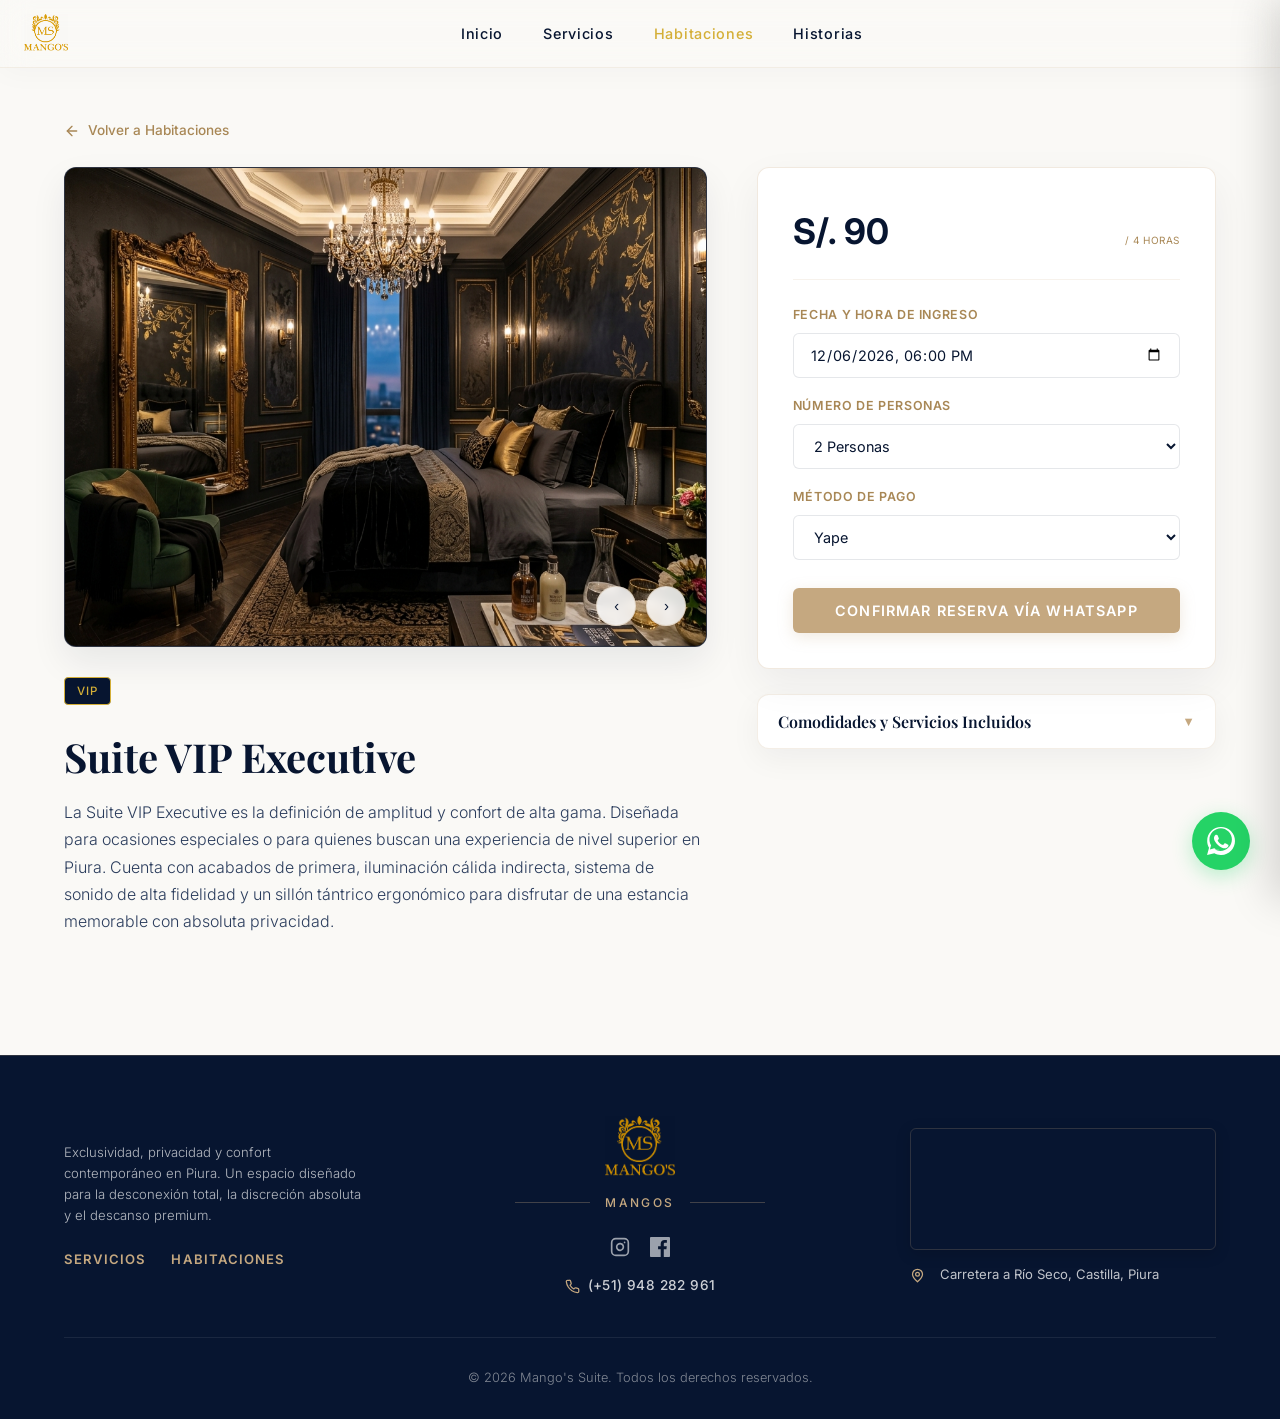
==== commit 9fad2c6a: "feat: implement room cards 3D flip layout and collapsible sidebar amenities in detail page" ====
--- a/detalle-habitacion.html
+++ b/detalle-habitacion.html
@@ -10,7 +10,7 @@
     <meta name="author" content="Mango's Suite" />
 
     <!-- Favicon -->
-    <link rel="icon" type="image/png" href="logo.png" />
+    <link rel="icon" type="image/png" href="logo.webp" />
 
     <!-- Fonts: Playfair Display for headings & Inter for body -->
     <link rel="preconnect" href="https://fonts.googleapis.com" />
@@ -130,26 +130,69 @@
             margin-bottom: 40px;
         }
 
-        /* Amenities subgrid */
-        .detail-amenities-title {
+        /* Collapsible Amenities Accordion in Sidebar */
+        .detail-amenities-accordion {
+            margin-top: 25px;
+            background: var(--white);
+            border: 1px solid rgba(197, 168, 128, 0.2);
+            border-radius: 12px;
+            overflow: hidden;
+            box-shadow: 0 10px 30px rgba(7, 21, 48, 0.05);
+        }
+
+        .amenities-accordion-toggle {
+            width: 100%;
+            padding: 16px 20px;
+            background: transparent;
+            border: none;
+            display: flex;
+            justify-content: space-between;
+            align-items: center;
             font-family: var(--font-headings);
-            font-size: 1.6rem;
+            font-size: 1rem;
             font-weight: 600;
             color: var(--text-deep-blue);
-            margin-bottom: 20px;
-            border-bottom: 1px solid rgba(197, 168, 128, 0.2);
-            padding-bottom: 10px;
+            cursor: pointer;
+            text-align: left;
+            transition: background-color 0.3s ease;
+        }
+
+        .amenities-accordion-toggle:hover {
+            background-color: rgba(197, 168, 128, 0.05);
+        }
+
+        .accordion-arrow {
+            font-size: 0.8rem;
+            color: var(--accent-gold);
+            transition: transform 0.3s ease;
+        }
+
+        .detail-amenities-accordion.open .accordion-arrow {
+            transform: rotate(180deg);
+        }
+
+        .amenities-accordion-content {
+            max-height: 0;
+            overflow: hidden;
+            transition: max-height 0.4s ease-out;
+            background-color: var(--bg-warm-white);
+        }
+
+        .detail-amenities-accordion.open .amenities-accordion-content {
+            max-height: 800px;
+            border-top: 1px solid rgba(197, 168, 128, 0.15);
         }
 
         .detail-amenities-grid {
-            display: grid;
-            grid-template-columns: repeat(2, 1fr);
-            gap: 20px;
+            display: flex;
+            flex-direction: column;
+            gap: 12px;
+            padding: 20px;
         }
 
         .amenity-card {
             background-color: var(--white);
-            padding: 16px 20px;
+            padding: 12px 16px;
             border-radius: 8px;
             border: 1px solid rgba(197, 168, 128, 0.12);
             display: flex;
@@ -158,8 +201,8 @@
         }
 
         .amenity-icon-dot {
-            width: 10px;
-            height: 10px;
+            width: 8px;
+            height: 8px;
             border-radius: 50%;
             background-color: var(--accent-gold);
             flex-shrink: 0;
@@ -171,13 +214,13 @@
         }
 
         .amenity-card-name {
-            font-size: 0.9rem;
+            font-size: 0.88rem;
             font-weight: 600;
             color: var(--text-deep-blue);
         }
 
         .amenity-card-desc {
-            font-size: 0.78rem;
+            font-size: 0.75rem;
             color: var(--text-muted-blue);
             opacity: 0.8;
             font-weight: 300;
@@ -333,7 +376,7 @@
         <header id="main-header" class="scrolled">
             <div class="header-container">
                 <a href="index.html" class="logo-link">
-                    <img src="logo.png" alt="Mango's Suite Logo" class="nav-logo" />
+                    <img src="logo.webp" alt="Mango's Suite Logo" class="nav-logo" />
                 </a>
 
                 <nav id="navbar">
@@ -372,7 +415,7 @@
         <!-- Mobile Drawer Navigation -->
         <div class="mobile-nav-drawer" id="mobile-drawer">
             <div class="drawer-header">
-                <img src="logo.png" alt="Mango's Suite Logo" class="drawer-logo" />
+                <img src="logo.webp" alt="Mango's Suite Logo" class="drawer-logo" />
                 <button class="drawer-close" id="drawer-close-btn" aria-label="Cerrar menú">&times;</button>
             </div>
             <div class="drawer-menu-container">
@@ -429,11 +472,7 @@
                         <h1 class="detail-title" id="detail-room-title">Nombre de la Habitación</h1>
                         <p class="detail-desc" id="detail-room-desc">Cargando detalles de la habitación...</p>
 
-                        <!-- Amenities Grid -->
-                        <h2 class="detail-amenities-title">Comodidades y Servicios Incluidos</h2>
-                        <div class="detail-amenities-grid" id="detail-amenities-container">
-                            <!-- Rendered dynamically -->
-                        </div>
+
                     </div>
 
                     <!-- Right Column: Sticky Reservation Box -->
@@ -475,6 +514,19 @@
                                 <button class="booking-widget-btn" id="widget-submit-btn">
                                     Confirmar Reserva vía WhatsApp
                                 </button>
+                            </div>
+                        </div>
+
+                        <!-- Collapsible Amenities & Services Accordion -->
+                        <div class="detail-amenities-accordion">
+                            <button class="amenities-accordion-toggle" id="amenities-toggle-btn">
+                                <span>Comodidades y Servicios Incluidos</span>
+                                <span class="accordion-arrow">▼</span>
+                            </button>
+                            <div class="amenities-accordion-content" id="amenities-content-pane">
+                                <div class="detail-amenities-grid" id="detail-amenities-container">
+                                    <!-- Rendered dynamically -->
+                                </div>
                             </div>
                         </div>
                     </div>
@@ -498,7 +550,7 @@
                     </div>
 
                     <div class="footer-brand-center-col">
-                        <img src="logo.png" alt="Mango's Suite Logo" class="footer-logo-centered" />
+                        <img src="logo.webp" alt="Mango's Suite Logo" class="footer-logo-centered" />
                         <div class="footer-estd-divider">
                             <div class="estd-line"></div>
                             <span class="estd-text">MANGOS</span>
@@ -827,6 +879,15 @@
                     window.open(whatsappUrl, '_blank');
                 });
             }
+
+            // Toggle Collapsible Amenities Accordion
+            const amenitiesToggle = document.getElementById('amenities-toggle-btn');
+            const amenitiesAccordion = document.querySelector('.detail-amenities-accordion');
+            if (amenitiesToggle && amenitiesAccordion) {
+                amenitiesToggle.addEventListener('click', () => {
+                    amenitiesAccordion.classList.toggle('open');
+                });
+            }
         });
     </script>
 </body>
--- a/styles.css
+++ b/styles.css
@@ -738,17 +738,21 @@
 }
 
 .services-menu-list {
-    display: flex;
-    overflow-x: auto;
-    scroll-snap-type: x mandatory;
-    scroll-padding: 20px;
+    list-style: none;
+    padding: 0;
+    margin: 0 0 40px 0;
+    display: flex;
+    flex-direction: column;
     gap: 12px;
-    padding: 0 20px 15px;
 }
 
 .service-menu-item {
-    scroll-snap-align: center;
-    flex: 0 0 auto;
+    display: flex;
+    align-items: center;
+    position: relative;
+    padding: 15px 0;
+    border-bottom: 1px solid rgba(7, 21, 48, 0.05);
+    cursor: pointer;
 }
 
 .service-menu-num {
@@ -929,6 +933,10 @@
         display: flex;
         flex-direction: column;
         justify-content: space-between;
+        width: 100% !important;
+        max-width: 100% !important;
+        box-sizing: border-box !important;
+        overflow: hidden !important;
     }
 
     /* Convert the menu list into a horizontal scrolling row of pills at the top */
@@ -1070,34 +1078,70 @@
 }
 
 .room-card {
-    background-color: var(--white);
-    border-radius: 8px;
+    perspective: 1000px;
+    background: transparent;
+    border: none;
+    box-shadow: none;
+    height: 430px;
+}
+
+.room-card.hidden-room {
+    display: none;
+}
+
+.room-card-inner {
+    position: relative;
+    width: 100%;
+    height: 100%;
+    transition: transform 0.6s cubic-bezier(0.4, 0, 0.2, 1);
+    transform-style: preserve-3d;
+}
+
+.room-card:hover .room-card-inner {
+    transform: translateY(-4px);
+}
+
+.room-card.flipped .room-card-inner {
+    transform: rotateY(180deg);
+}
+
+.room-card.flipped:hover .room-card-inner {
+    transform: rotateY(180deg) translateY(-4px);
+}
+
+.room-card-front,
+.room-card-back {
+    position: absolute;
+    top: 0;
+    left: 0;
+    width: 100%;
+    height: 100%;
+    backface-visibility: hidden;
+    -webkit-backface-visibility: hidden;
+    border-radius: 12px;
     overflow: hidden;
     box-shadow: var(--card-shadow);
-    border: 1px solid rgba(197, 168, 128, 0.1);
-    transition: var(--transition-smooth);
-}
-
-.room-card.hidden-room {
-    display: none;
-    opacity: 0;
-    transform: translateY(20px);
-}
-
-.room-image-wrapper {
+    border: 1px solid rgba(197, 168, 128, 0.15);
+    background: var(--white);
+    display: flex;
+    flex-direction: column;
+}
+
+/* Front Side */
+.room-card-front .room-image-wrapper {
     position: relative;
-    height: 250px;
+    height: 220px;
     overflow: hidden;
 }
 
-.room-img {
+.room-card-front .room-img {
     width: 100%;
     height: 100%;
     object-fit: cover;
     transition: transform 0.8s cubic-bezier(0.25, 1, 0.5, 1);
 }
 
-.room-tag {
+.room-card-front .room-tag {
     position: absolute;
     top: 20px;
     left: 20px;
@@ -1110,18 +1154,124 @@
     letter-spacing: 0.1em;
     border-radius: 4px;
     border: 1px solid var(--accent-gold-bright);
-}
-
-.room-info {
-    padding: 30px;
-}
-
-.room-title {
+    z-index: 5;
+}
+
+.room-info-front {
+    padding: 24px;
+    display: flex;
+    flex-direction: column;
+    justify-content: space-between;
+    flex-grow: 1;
+}
+
+.room-info-front .room-title {
     font-family: var(--font-headings);
-    font-size: 1.45rem;
+    font-size: 1.35rem;
     font-weight: 600;
-    margin-bottom: 12px;
     color: var(--text-deep-blue);
+    margin-bottom: 10px;
+    line-height: 1.25;
+}
+
+.room-footer-front {
+    display: flex;
+    align-items: center;
+    justify-content: space-between;
+    border-top: 1px solid rgba(7, 21, 48, 0.05);
+    padding-top: 15px;
+    margin-top: auto;
+}
+
+.room-flip-indicator {
+    text-align: center;
+    font-size: 0.72rem;
+    color: var(--accent-gold-dark);
+    margin-top: 12px;
+    text-transform: uppercase;
+    letter-spacing: 0.05em;
+    font-weight: 600;
+}
+
+/* Back Side (Luxury Sensual Theme) */
+.room-card-back {
+    transform: rotateY(180deg);
+    background: var(--text-deep-blue);
+    color: var(--white);
+    padding: 28px;
+    display: flex;
+    flex-direction: column;
+    justify-content: space-between;
+    border-color: rgba(197, 168, 128, 0.3);
+    box-shadow: inset 0 0 15px rgba(212, 175, 55, 0.05);
+}
+
+.room-title-back {
+    font-family: var(--font-headings);
+    font-size: 1.35rem;
+    font-weight: 600;
+    color: var(--accent-gold-bright);
+    border-bottom: 1px solid rgba(255, 255, 255, 0.1);
+    padding-bottom: 8px;
+    margin-bottom: 15px;
+}
+
+.room-desc-back {
+    font-size: 0.88rem;
+    color: rgba(255, 255, 255, 0.8);
+    line-height: 1.5;
+    margin-bottom: 20px;
+}
+
+.room-amenities-back {
+    display: flex;
+    flex-wrap: wrap;
+    gap: 8px;
+    margin-bottom: auto;
+}
+
+.room-amenities-back span {
+    font-size: 0.72rem;
+    background: rgba(212, 175, 55, 0.08);
+    color: var(--accent-gold-bright);
+    border: 1px solid rgba(212, 175, 55, 0.25);
+    padding: 4px 10px;
+    border-radius: 4px;
+    font-weight: 500;
+}
+
+.room-flip-indicator-back {
+    text-align: center;
+    font-size: 0.72rem;
+    color: rgba(255, 255, 255, 0.4);
+    text-transform: uppercase;
+    letter-spacing: 0.05em;
+    font-weight: 600;
+    margin-top: 15px;
+}
+
+.btn-detail-back {
+    background-color: var(--accent-gold);
+    color: var(--white);
+    border: none;
+    padding: 8px 18px;
+    font-family: var(--font-body);
+    font-size: 0.78rem;
+    font-weight: 600;
+    letter-spacing: 0.05em;
+    text-transform: uppercase;
+    border-radius: 50px;
+    cursor: pointer;
+    transition: all 0.3s ease;
+    text-decoration: none;
+    display: inline-block;
+    box-shadow: 0 4px 10px rgba(197, 168, 128, 0.2);
+}
+
+.btn-detail-back:hover {
+    background-color: var(--accent-gold-bright);
+    box-shadow: 0 6px 15px rgba(212, 175, 55, 0.35);
+    transform: translateY(-1px);
 }
 
 .room-card-link {
@@ -1341,6 +1491,7 @@
     margin-bottom: 20px;
     display: -webkit-box;
     -webkit-line-clamp: 4;
+    line-clamp: 4;
     -webkit-box-orient: vertical;
     overflow: hidden;
     text-overflow: ellipsis;
@@ -1389,6 +1540,7 @@
 
 .story-card.active-card:hover .story-quote {
     -webkit-line-clamp: 8;
+    line-clamp: 8;
     /* Expand to show full text */
     overflow: visible;
 }
@@ -1906,6 +2058,11 @@
 .booking-close-btn {
     display: none;
 }
+
+.rooms-carousel-dots {
+    display: none;
+}
+
 .floating-booking-bar {
     position: fixed;
     bottom: 30px;
@@ -2039,36 +2196,156 @@
 }
 
 /* Responsive for mobile */
+.mystery-reveal-btn {
+    display: none;
+}
+
+.hero-close-btn {
+    display: none;
+}
+
+@keyframes sensualBlink {
+
+    0%,
+    100% {
+        opacity: 0.15;
+        transform: scale(0.92);
+        box-shadow: 0 0 0 0 rgba(212, 175, 55, 0);
+    }
+
+    50% {
+        opacity: 1;
+        transform: scale(1.05);
+        box-shadow: 0 0 15px 4px rgba(212, 175, 55, 0.4);
+    }
+}
+
 @media (max-width: 768px) {
+    .mystery-reveal-btn {
+        display: flex !important;
+        position: fixed;
+        bottom: 95px;
+        left: 20px;
+        width: 46px;
+        height: 46px;
+        border-radius: 50%;
+        background: var(--text-deep-blue);
+        border: 1px solid var(--accent-gold);
+        color: var(--accent-gold-bright);
+        align-items: center;
+        justify-content: center;
+        z-index: 999;
+        cursor: pointer;
+        animation: sensualBlink 2.5s infinite ease-in-out;
+    }
+
+    /* Hide mystery button when booking bar is expanded */
+    .floating-booking-bar:not(.contracted)~.mystery-reveal-btn {
+        display: none !important;
+    }
+
+    .hero-close-btn {
+        display: block !important;
+        position: absolute;
+        top: 15px;
+        right: 15px;
+        background: transparent;
+        border: none;
+        color: var(--text-deep-blue);
+        font-size: 1.8rem;
+        cursor: pointer;
+        z-index: 10;
+        line-height: 1;
+    }
+
+    /* Styles for showing hero content container in modal form on mobile */
+    .hero-content-container {
+        display: none !important;
+        position: fixed !important;
+        top: 50% !important;
+        left: 50% !important;
+        transform: translate(-50%, -50%) !important;
+        z-index: 10000 !important;
+        width: 90% !important;
+        max-width: 400px !important;
+    }
+
+    .hero-content-container.active-mobile {
+        display: block !important;
+    }
+
+    /* Ensure info card is readable in modal format */
+    .hero-content-container.active-mobile .hero-info-card {
+        background: rgba(255, 255, 255, 0.98) !important;
+        border: 1px solid var(--accent-gold) !important;
+        box-shadow: 0 20px 50px rgba(7, 21, 48, 0.3) !important;
+        transform: none !important;
+        padding: 40px 25px 25px 25px !important;
+        color: var(--text-deep-blue) !important;
+        opacity: 1 !important;
+        visibility: visible !important;
+    }
+
+    .hero-content-container.active-mobile .hero-title,
+    .hero-content-container.active-mobile .hero-description {
+        color: var(--text-deep-blue) !important;
+    }
+
+    .hero-content-container.active-mobile .text-gold {
+        color: var(--accent-gold-dark) !important;
+    }
+
     .floating-booking-bar:not(.contracted) {
-        flex-direction: column;
-        border-radius: 16px;
-        padding: 20px;
-        align-items: stretch;
-        bottom: 20px;
-        left: 20px;
-        max-width: calc(100vw - 40px);
-        background: rgba(255, 255, 255, 0.95);
-        border: 1px solid rgba(197, 168, 128, 0.25);
-        box-shadow: 0 10px 30px rgba(7, 21, 48, 0.15);
+        display: grid !important;
+        grid-template-columns: repeat(2, 1fr) !important;
+        gap: 8px !important;
+        border-radius: 16px !important;
+        padding: 25px 15px 15px 15px !important;
+        bottom: 20px !important;
+        left: 20px !important;
+        max-width: calc(100vw - 40px) !important;
+        background: rgba(255, 255, 255, 0.96) !important;
+        border: 1px solid rgba(197, 168, 128, 0.25) !important;
+        box-shadow: 0 10px 30px rgba(7, 21, 48, 0.15) !important;
+        align-items: stretch !important;
     }
 
     .floating-booking-bar:not(.contracted) .booking-inputs-wrapper {
-        flex-direction: column;
-        align-items: stretch;
-        gap: 15px;
+        display: contents !important;
     }
 
     .floating-booking-bar:not(.contracted) .booking-field {
-        border-right: none;
-        border-bottom: 1px solid rgba(7, 21, 48, 0.06);
-        padding-right: 0;
-        padding-bottom: 10px;
+        border-right: none !important;
+        border-bottom: 1px solid rgba(7, 21, 48, 0.05) !important;
+        padding: 4px 0 !important;
+        grid-column: span 1 !important;
+        margin: 0 !important;
+    }
+
+    /* Date & Time field takes full width of row 1 */
+    .floating-booking-bar:not(.contracted) .booking-inputs-wrapper .booking-field:first-of-type {
+        grid-column: span 2 !important;
+    }
+
+    .floating-booking-bar:not(.contracted) input,
+    .floating-booking-bar:not(.contracted) select {
+        font-size: 0.8rem !important;
+        padding: 6px 4px !important;
+        height: 32px !important;
     }
 
     .floating-booking-bar:not(.contracted) .btn-reservar-bar {
-        width: 100%;
-        text-align: center;
+        grid-column: span 1 !important;
+        width: 100% !important;
+        text-align: center !important;
+        padding: 8px 12px !important;
+        font-size: 0.8rem !important;
+        margin: 0 !important;
+        height: 32px !important;
+        align-self: end !important;
+        display: flex !important;
+        align-items: center !important;
+        justify-content: center !important;
     }
 
     .campaign-floating-badge {
@@ -2211,20 +2488,26 @@
         margin: 30px 0 0 0 !important;
         scroll-snap-type: x mandatory !important;
         -webkit-overflow-scrolling: touch !important;
-        scrollbar-width: none !important; /* Hide scrollbar Firefox */
+        scrollbar-width: none !important;
+        /* Hide scrollbar Firefox */
         width: 100% !important;
         max-width: 100% !important;
     }
 
     .rooms-grid::-webkit-scrollbar {
-        display: none !important; /* Hide scrollbar Chrome/Safari */
+        display: none !important;
+        /* Hide scrollbar Chrome/Safari */
     }
 
     .rooms-grid .room-card {
         flex-shrink: 0 !important;
         width: 290px !important;
+        height: 430px !important;
         scroll-snap-align: center !important;
-        box-shadow: 0 10px 25px rgba(7, 21, 48, 0.08) !important;
+        box-shadow: none !important;
+        background: transparent !important;
+        border: none !important;
+        overflow: visible !important;
     }
 
     .floating-booking-bar:not(.contracted) .booking-close-btn {
@@ -2262,6 +2545,32 @@
     .story-quote {
         font-size: 0.82rem;
     }
+
+    .rooms-carousel-dots {
+        display: flex;
+        justify-content: center;
+        gap: 8px;
+        margin-top: 15px;
+        margin-bottom: 25px;
+        width: 100%;
+    }
+
+    .rooms-carousel-dot {
+        width: 8px;
+        height: 8px;
+        border-radius: 50%;
+        background-color: rgba(7, 21, 48, 0.2);
+        border: none;
+        cursor: pointer;
+        transition: all 0.3s ease;
+        padding: 0;
+        flex-shrink: 0;
+    }
+
+    .rooms-carousel-dot.active {
+        background-color: var(--accent-gold);
+        transform: scale(1.2);
+    }
 }
 
 @media (max-width: 580px) {
@@ -2285,4 +2594,96 @@
     .nav-logo {
         height: 40px;
     }
+}
+
+/* ==========================================================================
+   Mystery Modal Styles
+   ========================================================================== */
+.mystery-modal-overlay {
+    position: fixed;
+    top: 0;
+    left: 0;
+    width: 100vw;
+    height: 100vh;
+    background: rgba(7, 21, 48, 0.6);
+    backdrop-filter: blur(10px);
+    -webkit-backdrop-filter: blur(10px);
+    z-index: 10000;
+    display: flex;
+    align-items: center;
+    justify-content: center;
+    opacity: 0;
+    visibility: hidden;
+    transition: all 0.4s ease;
+}
+
+.mystery-modal-overlay.active {
+    opacity: 1;
+    visibility: visible;
+}
+
+.mystery-modal-card {
+    background: rgba(7, 21, 48, 0.95);
+    border: 1px solid rgba(212, 175, 55, 0.3);
+    box-shadow: 0 15px 35px rgba(0, 0, 0, 0.5), inset 0 0 15px rgba(212, 175, 55, 0.05);
+    border-radius: 16px;
+    padding: 40px;
+    max-width: 90%;
+    width: 450px;
+    position: relative;
+    transform: scale(0.9);
+    transition: transform 0.4s cubic-bezier(0.34, 1.56, 0.64, 1);
+    color: var(--white);
+    text-align: center;
+}
+
+.mystery-modal-overlay.active .mystery-modal-card {
+    transform: scale(1);
+}
+
+.mystery-modal-close {
+    position: absolute;
+    top: 15px;
+    right: 15px;
+    background: transparent;
+    border: none;
+    color: var(--white);
+    font-size: 2rem;
+    cursor: pointer;
+    line-height: 1;
+}
+
+.mystery-modal-subtitle {
+    font-family: var(--font-body);
+    font-size: 0.78rem;
+    font-weight: 600;
+    text-transform: uppercase;
+    letter-spacing: 0.15em;
+    color: var(--accent-gold-bright);
+    margin-bottom: 15px;
+    display: block;
+}
+
+.mystery-modal-title {
+    font-family: var(--font-headings);
+    font-size: 1.8rem;
+    font-weight: 700;
+    line-height: 1.25;
+    margin-bottom: 15px;
+}
+
+.mystery-modal-title .text-gold {
+    color: var(--accent-gold-bright);
+}
+
+.mystery-modal-desc {
+    font-size: 0.92rem;
+    color: rgba(255, 255, 255, 0.85);
+    line-height: 1.5;
+    margin-bottom: 25px;
+}
+
+.mystery-modal-actions {
+    display: flex;
+    justify-content: center;
 }
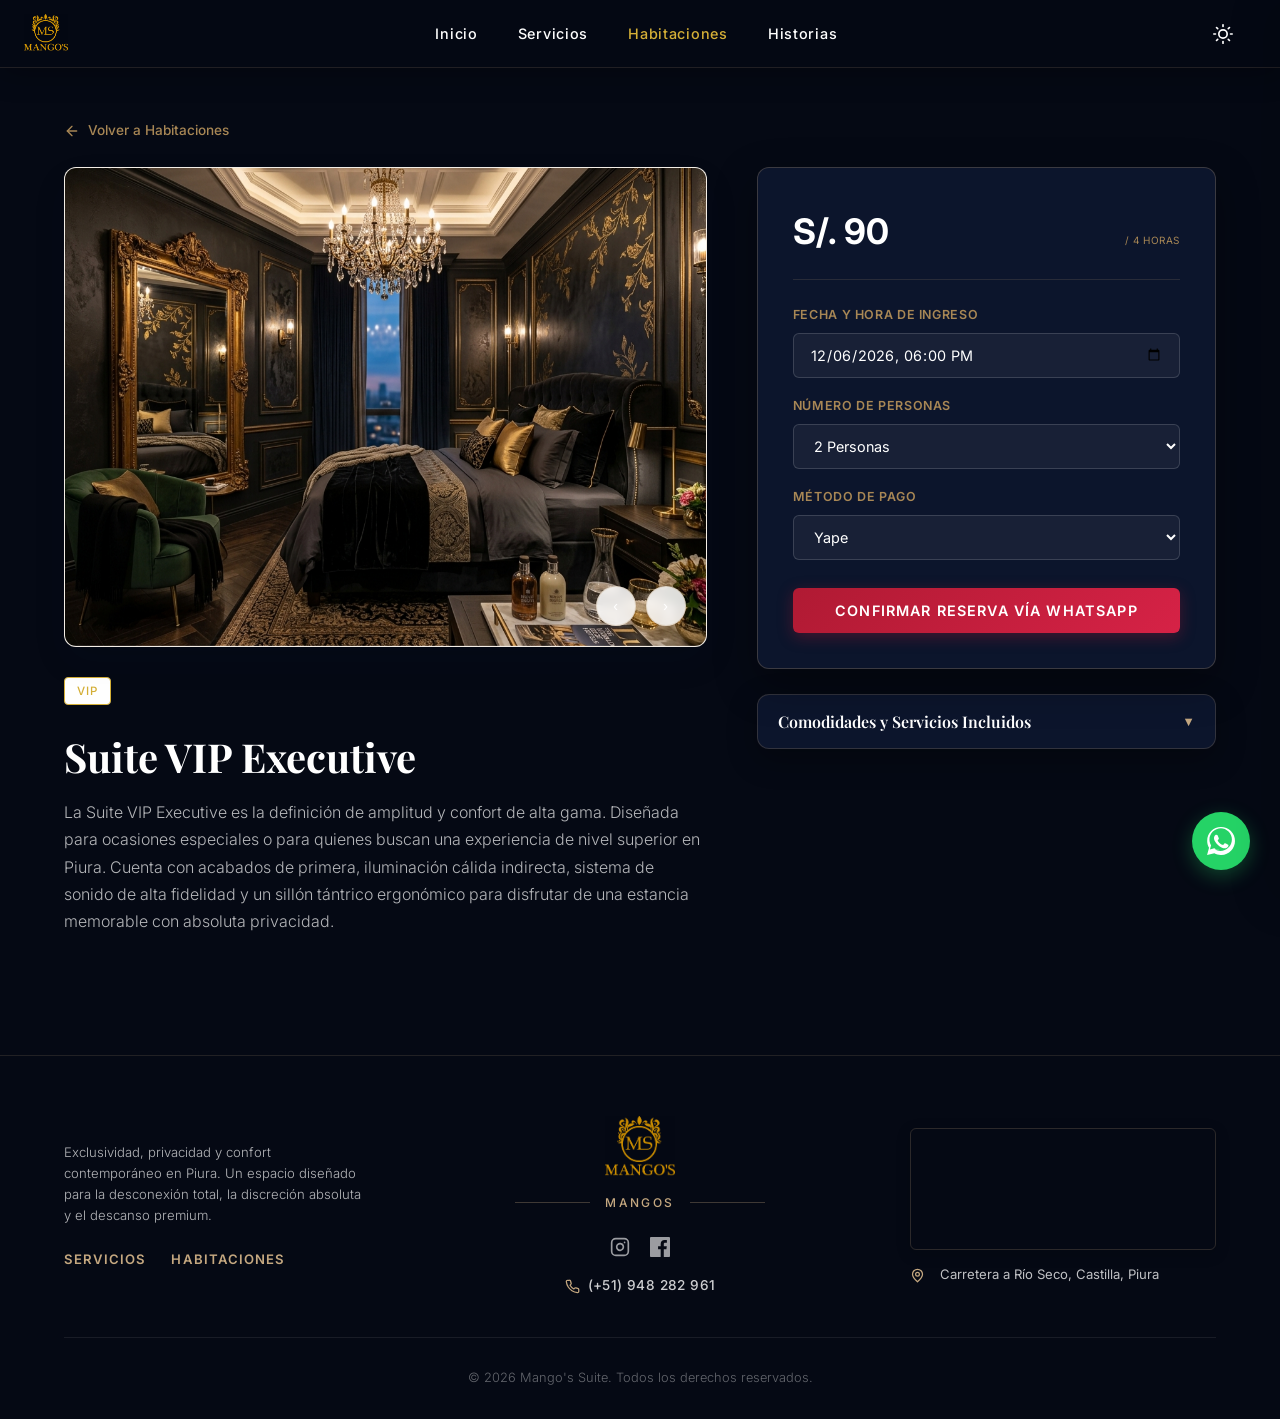
==== commit 09483981: "feat: implement dark mode default with light mode switch toggle and persistent localStorage preferen" ====
--- a/detalle-habitacion.html
+++ b/detalle-habitacion.html
@@ -133,11 +133,11 @@
         /* Collapsible Amenities Accordion in Sidebar */
         .detail-amenities-accordion {
             margin-top: 25px;
-            background: var(--white);
+            background: var(--bg-card);
             border: 1px solid rgba(197, 168, 128, 0.2);
             border-radius: 12px;
             overflow: hidden;
-            box-shadow: 0 10px 30px rgba(7, 21, 48, 0.05);
+            box-shadow: 0 10px 30px rgba(0, 0, 0, 0.3);
         }
 
         .amenities-accordion-toggle {
@@ -191,7 +191,7 @@
         }
 
         .amenity-card {
-            background-color: var(--white);
+            background-color: var(--bg-card);
             padding: 12px 16px;
             border-radius: 8px;
             border: 1px solid rgba(197, 168, 128, 0.12);
@@ -231,11 +231,11 @@
         .booking-widget-sticky {
             position: sticky;
             top: 110px;
-            background-color: var(--white);
+            background-color: var(--bg-card);
             border: 1px solid rgba(197, 168, 128, 0.25);
             border-radius: 12px;
             padding: 35px;
-            box-shadow: 0 15px 40px rgba(7, 21, 48, 0.06);
+            box-shadow: 0 15px 40px rgba(0, 0, 0, 0.35);
         }
 
         .booking-widget-price-box {
@@ -282,24 +282,39 @@
         .booking-widget-field input,
         .booking-widget-field select {
             padding: 12px 16px;
-            border: 1px solid rgba(7, 21, 48, 0.1);
+            border: 1px solid rgba(255, 255, 255, 0.15);
             border-radius: 6px;
             font-family: var(--font-body);
             font-size: 0.9rem;
             outline: none;
             color: var(--text-deep-blue);
-            background-color: var(--white);
+            background-color: rgba(255, 255, 255, 0.05);
             transition: var(--transition-fast);
         }
 
         .booking-widget-field input:focus,
         .booking-widget-field select:focus {
             border-color: var(--accent-gold);
-            box-shadow: 0 0 0 3px rgba(197, 168, 128, 0.1);
+            box-shadow: 0 0 0 3px rgba(197, 168, 128, 0.15);
+        }
+
+        @keyframes heartbeatPulse {
+            0% {
+                transform: scale(1);
+                box-shadow: 0 4px 12px rgba(176, 26, 51, 0.35);
+            }
+            50% {
+                transform: scale(1.04);
+                box-shadow: 0 8px 25px rgba(214, 34, 70, 0.7);
+            }
+            100% {
+                transform: scale(1);
+                box-shadow: 0 4px 12px rgba(176, 26, 51, 0.35);
+            }
         }
 
         .booking-widget-btn {
-            background-color: var(--accent-gold);
+            background: linear-gradient(135deg, var(--accent-crimson) 0%, var(--accent-crimson-bright) 100%);
             color: var(--white);
             border: none;
             padding: 14px;
@@ -315,12 +330,13 @@
             justify-content: center;
             gap: 10px;
             margin-top: 10px;
-            box-shadow: 0 4px 15px rgba(197, 168, 128, 0.25);
+            box-shadow: 0 4px 15px rgba(176, 26, 51, 0.35);
+            animation: heartbeatPulse 2.5s infinite ease-in-out;
         }
 
         .booking-widget-btn:hover {
-            background-color: var(--accent-gold-bright);
-            box-shadow: 0 6px 20px rgba(212, 175, 55, 0.35);
+            background: linear-gradient(135deg, var(--accent-crimson-bright) 0%, var(--accent-magenta) 100%);
+            box-shadow: 0 6px 20px rgba(255, 46, 147, 0.45);
             transform: translateY(-1px);
         }
 
@@ -403,6 +419,26 @@
                 </nav>
 
                 <div class="header-actions">
+                    <!-- Theme Toggle Switch -->
+                    <button class="theme-toggle-btn" id="theme-toggle-btn" aria-label="Cambiar tema (Claro / Oscuro)">
+                        <!-- Moon icon for dark mode selection -->
+                        <svg class="theme-icon moon-icon" width="20" height="20" viewBox="0 0 24 24" fill="none" stroke="currentColor" stroke-width="2" stroke-linecap="round" stroke-linejoin="round">
+                            <path d="M21 12.79A9 9 0 1 1 11.21 3 7 7 0 0 0 21 12.79z"></path>
+                        </svg>
+                        <!-- Sun icon for light mode selection -->
+                        <svg class="theme-icon sun-icon" width="20" height="20" viewBox="0 0 24 24" fill="none" stroke="currentColor" stroke-width="2" stroke-linecap="round" stroke-linejoin="round">
+                            <circle cx="12" cy="12" r="5"></circle>
+                            <line x1="12" y1="1" x2="12" y2="3"></line>
+                            <line x1="12" y1="21" x2="12" y2="23"></line>
+                            <line x1="4.22" y1="4.22" x2="5.64" y2="5.64"></line>
+                            <line x1="18.36" y1="18.36" x2="19.78" y2="19.78"></line>
+                            <line x1="1" y1="12" x2="3" y2="12"></line>
+                            <line x1="21" y1="12" x2="23" y2="12"></line>
+                            <line x1="4.22" y1="19.78" x2="5.64" y2="18.36"></line>
+                            <line x1="18.36" y1="5.64" x2="19.78" y2="4.22"></line>
+                        </svg>
+                    </button>
+
                     <button class="mobile-menu-toggle" id="mobile-menu-btn" aria-label="Abrir menú">
                         <span class="bar"></span>
                         <span class="bar"></span>
--- a/styles.css
+++ b/styles.css
@@ -2,10 +2,12 @@
 
 :root {
     /* Color Palette */
-    --bg-warm-white: #faf9f6;
-    --bg-cream: #f5f2eb;
-    --text-deep-blue: #071530;
-    --text-muted-blue: #2a3c5c;
+    --bg-warm-white: #050914; /* Midnight Obsidian */
+    --bg-cream: #070d1e; /* Midnight Blue/Cream */
+    --bg-card: #0c152c; /* Midnight Card Background */
+    --navbar-bg: rgba(5, 9, 20, 0.88);
+    --text-deep-blue: #ffffff;
+    --text-muted-blue: rgba(255, 255, 255, 0.7);
     --accent-gold: #c5a880;
     --accent-gold-bright: #d4af37;
     --accent-gold-dark: #a88755;
@@ -13,10 +15,18 @@
     --white: #ffffff;
     --black: #000000;
 
+    /* Sensual & Daring Passion Palettes */
+    --accent-crimson: #b01a33;
+    --accent-crimson-bright: #d62246;
+    --accent-magenta: #e03e79;
+    --accent-magenta-bright: #ff2e93;
+    --sensual-glow: 0 0 20px rgba(214, 34, 70, 0.4);
+    --neon-pink-glow: 0 0 20px rgba(255, 46, 147, 0.45);
+
     /* Shadows */
-    --card-shadow: 0 15px 40px rgba(7, 21, 48, 0.04);
-    --card-shadow-hover: 0 25px 60px rgba(197, 168, 128, 0.15);
-    --nav-shadow: 0 4px 30px rgba(7, 21, 48, 0.03);
+    --card-shadow: 0 15px 40px rgba(0, 0, 0, 0.35);
+    --card-shadow-hover: 0 25px 60px rgba(255, 46, 147, 0.2);
+    --nav-shadow: 0 4px 30px rgba(0, 0, 0, 0.3);
     --btn-shadow: 0 4px 15px rgba(197, 168, 128, 0.2);
 
     /* Typography */
@@ -182,7 +192,8 @@
 }
 
 .btn-outline-dark-blue:hover {
-    background-color: var(--text-deep-blue);
+    background-color: var(--accent-crimson);
+    border-color: var(--accent-crimson-bright);
     color: var(--white);
 }
 
@@ -336,9 +347,9 @@
     top: 100%;
     left: 50%;
     transform: translateX(-50%) translateY(15px);
-    background-color: var(--white);
+    background-color: var(--bg-card);
     min-width: 180px;
-    box-shadow: 0 10px 30px rgba(7, 21, 48, 0.08);
+    box-shadow: 0 10px 30px rgba(0, 0, 0, 0.35);
     border: 1px solid rgba(197, 168, 128, 0.15);
     border-radius: 4px;
     padding: 10px 0;
@@ -532,7 +543,7 @@
    Hero Section Styling
    ========================================================================== */
 .hero-section {
-    position: fixed;
+    position: absolute;
     top: 0;
     left: 0;
     width: 100%;
@@ -543,6 +554,19 @@
     padding: 0;
     overflow: hidden;
     z-index: 1;
+}
+
+.hero-section::before {
+    content: '';
+    position: absolute;
+    top: 0;
+    left: 0;
+    width: 100%;
+    height: 100%;
+    background: radial-gradient(circle var(--spotlight-radius, 0px) at var(--mouse-x, -9999px) var(--mouse-y, -9999px), rgba(214, 34, 70, 0.15) 0%, rgba(255, 46, 147, 0.06) 50%, rgba(0, 0, 0, 0) 100%);
+    pointer-events: none;
+    z-index: 3;
+    transition: opacity 0.5s ease;
 }
 
 /* Curtain Reveal Overlay Wrapper */
@@ -646,8 +670,8 @@
 
 /* Hero card based on sketch - bottom left aligned */
 .hero-info-card {
-    background: rgba(255, 255, 255, 0.94);
-    border: 1px solid rgba(197, 168, 128, 0.3);
+    background: rgba(12, 21, 44, 0.85);
+    border: 1px solid rgba(197, 168, 128, 0.25);
     border-radius: 12px;
     padding: 45px;
     max-width: 580px;
@@ -877,7 +901,7 @@
         /* Fixed height for the interactive card */
         border: 1px solid rgba(197, 168, 128, 0.25);
         box-shadow: 0 15px 35px rgba(7, 21, 48, 0.15);
-        background-color: var(--text-deep-blue);
+        background-color: var(--bg-card);
     }
 
     /* Move the image showcase to be a absolute background cover */
@@ -1063,10 +1087,10 @@
 
 .filter-btn:hover,
 .filter-btn.active {
-    background-color: var(--accent-gold);
-    border-color: var(--accent-gold);
+    background-color: var(--accent-crimson);
+    border-color: var(--accent-crimson-bright);
     color: var(--white);
-    box-shadow: 0 4px 12px rgba(197, 168, 128, 0.2);
+    box-shadow: 0 4px 15px rgba(214, 34, 70, 0.4);
 }
 
 .rooms-grid {
@@ -1103,10 +1127,12 @@
 
 .room-card.flipped .room-card-inner {
     transform: rotateY(180deg);
+    box-shadow: 0 15px 35px rgba(224, 62, 121, 0.25), 0 0 30px rgba(255, 46, 147, 0.15);
 }
 
 .room-card.flipped:hover .room-card-inner {
     transform: rotateY(180deg) translateY(-4px);
+    box-shadow: 0 20px 40px rgba(224, 62, 121, 0.35), 0 0 35px rgba(255, 46, 147, 0.25);
 }
 
 .room-card-front,
@@ -1122,7 +1148,7 @@
     overflow: hidden;
     box-shadow: var(--card-shadow);
     border: 1px solid rgba(197, 168, 128, 0.15);
-    background: var(--white);
+    background: var(--bg-card);
     display: flex;
     flex-direction: column;
 }
@@ -1145,7 +1171,7 @@
     position: absolute;
     top: 20px;
     left: 20px;
-    background-color: var(--text-deep-blue);
+    background-color: var(--bg-card);
     color: var(--accent-gold-bright);
     padding: 6px 14px;
     font-size: 0.75rem;
@@ -1196,7 +1222,7 @@
 /* Back Side (Luxury Sensual Theme) */
 .room-card-back {
     transform: rotateY(180deg);
-    background: var(--text-deep-blue);
+    background: var(--bg-card);
     color: var(--white);
     padding: 28px;
     display: flex;
@@ -1553,8 +1579,8 @@
     width: 50px;
     height: 50px;
     border-radius: 50%;
-    background-color: var(--white);
-    color: var(--text-deep-blue);
+    background-color: var(--bg-card);
+    color: var(--white);
     border: 1px solid rgba(197, 168, 128, 0.3);
     display: flex;
     align-items: center;
@@ -1604,10 +1630,10 @@
    Footer Styling
    ========================================================================== */
 #main-footer {
-    background-color: var(--text-deep-blue);
-    color: var(--bg-warm-white);
+    background-color: #050914;
+    color: rgba(255, 255, 255, 0.75);
     padding: 60px 0 30px;
-    border-top: 1px solid rgba(197, 168, 128, 0.2);
+    border-top: 1px solid rgba(197, 168, 128, 0.15);
 }
 
 .footer-grid {
@@ -1828,9 +1854,9 @@
     width: 38px;
     height: 38px;
     border-radius: 50%;
-    background-color: var(--white);
+    background-color: var(--bg-card);
     border: 1px solid rgba(197, 168, 128, 0.25);
-    color: var(--text-deep-blue);
+    color: var(--white);
     display: flex;
     align-items: center;
     justify-content: center;
@@ -1898,7 +1924,7 @@
 /* WhatsApp Chat Widget */
 .whatsapp-chat-widget {
     width: 310px;
-    background-color: var(--white);
+    background-color: var(--bg-card);
     border-radius: 12px;
     box-shadow: 0 10px 35px rgba(7, 21, 48, 0.15);
     border: 1px solid rgba(197, 168, 128, 0.2);
@@ -1977,7 +2003,7 @@
 .whatsapp-bubble {
     align-self: flex-start;
     max-width: 85%;
-    background-color: var(--white);
+    background-color: rgba(255, 255, 255, 0.07);
     padding: 8px 12px;
     border-radius: 0px 8px 8px 8px;
     box-shadow: 0 1px 3px rgba(0, 0, 0, 0.08);
@@ -2031,7 +2057,7 @@
     /* Shifted up to clear space for the floating booking bar */
     left: 30px;
     max-width: 320px;
-    background-color: var(--text-deep-blue);
+    background-color: var(--bg-card);
     border: 1px solid var(--accent-gold-bright);
     color: var(--white);
     padding: 16px 20px;
@@ -2068,16 +2094,16 @@
     bottom: 30px;
     left: 30px;
     z-index: 1000;
-    background: rgba(255, 255, 255, 0.88);
+    background: rgba(12, 21, 44, 0.92);
     backdrop-filter: blur(20px);
     -webkit-backdrop-filter: blur(20px);
-    border: 1px solid rgba(197, 168, 128, 0.22);
+    border: 1px solid rgba(197, 168, 128, 0.25);
     border-radius: 100px;
     padding: 6px 6px 6px 20px;
     display: flex;
     align-items: center;
     gap: 15px;
-    box-shadow: 0 15px 35px rgba(7, 21, 48, 0.1);
+    box-shadow: 0 15px 35px rgba(0, 0, 0, 0.35);
     transition: all 0.5s cubic-bezier(0.25, 1, 0.5, 1);
     overflow: hidden;
     max-width: calc(100vw - 60px);
@@ -2113,7 +2139,7 @@
     display: flex;
     align-items: center;
     gap: 10px;
-    border-right: 1px solid rgba(7, 21, 48, 0.06);
+    border-right: 1px solid rgba(255, 255, 255, 0.12);
     padding-right: 12px;
     white-space: nowrap;
 }
@@ -2169,7 +2195,7 @@
 }
 
 .floating-booking-bar .btn-reservar-bar {
-    background-color: var(--accent-gold);
+    background: linear-gradient(135deg, var(--accent-crimson) 0%, var(--accent-crimson-bright) 100%);
     color: var(--white);
     border: none;
     padding: 12px 28px;
@@ -2181,18 +2207,20 @@
     border-radius: 50px;
     cursor: pointer;
     transition: all 0.3s cubic-bezier(0.25, 0.8, 0.25, 1);
-    box-shadow: 0 4px 12px rgba(197, 168, 128, 0.25);
+    box-shadow: 0 4px 12px rgba(176, 26, 51, 0.35);
     white-space: nowrap;
+    animation: heartbeatPulse 2.5s infinite ease-in-out;
 }
 
 .floating-booking-bar .btn-reservar-bar:hover {
-    background-color: var(--accent-gold-bright);
-    box-shadow: 0 6px 18px rgba(212, 175, 55, 0.35);
+    background: linear-gradient(135deg, var(--accent-crimson-bright) 0%, var(--accent-magenta) 100%);
+    box-shadow: 0 6px 20px rgba(255, 46, 147, 0.45);
     transform: translateY(-1px);
 }
 
 .floating-booking-bar.contracted .btn-reservar-bar {
-    box-shadow: 0 8px 25px rgba(197, 168, 128, 0.35);
+    box-shadow: 0 8px 25px rgba(214, 34, 70, 0.45);
+    animation: none; /* disable pulse when bar is closed */
 }
 
 /* Responsive for mobile */
@@ -2205,18 +2233,37 @@
 }
 
 @keyframes sensualBlink {
-
     0%,
     100% {
-        opacity: 0.15;
-        transform: scale(0.92);
-        box-shadow: 0 0 0 0 rgba(212, 175, 55, 0);
+        opacity: 0.85;
+        transform: scale(0.95);
+        box-shadow: 0 0 8px rgba(224, 62, 121, 0.4);
+        border-color: var(--accent-magenta);
+        color: var(--accent-magenta-bright);
     }
 
     50% {
         opacity: 1;
-        transform: scale(1.05);
-        box-shadow: 0 0 15px 4px rgba(212, 175, 55, 0.4);
+        transform: scale(1.08);
+        box-shadow: 0 0 25px 8px rgba(255, 46, 147, 0.8);
+        border-color: var(--accent-magenta-bright);
+        color: var(--white);
+        background: #0f1c3f;
+    }
+}
+
+@keyframes heartbeatPulse {
+    0% {
+        transform: scale(1);
+        box-shadow: 0 4px 12px rgba(176, 26, 51, 0.35);
+    }
+    50% {
+        transform: scale(1.04);
+        box-shadow: 0 8px 25px rgba(214, 34, 70, 0.7);
+    }
+    100% {
+        transform: scale(1);
+        box-shadow: 0 4px 12px rgba(176, 26, 51, 0.35);
     }
 }
 
@@ -2229,9 +2276,9 @@
         width: 46px;
         height: 46px;
         border-radius: 50%;
-        background: var(--text-deep-blue);
-        border: 1px solid var(--accent-gold);
-        color: var(--accent-gold-bright);
+        background: var(--bg-cream);
+        border: 1px solid var(--accent-magenta);
+        color: var(--accent-magenta-bright);
         align-items: center;
         justify-content: center;
         z-index: 999;
@@ -2276,23 +2323,23 @@
 
     /* Ensure info card is readable in modal format */
     .hero-content-container.active-mobile .hero-info-card {
-        background: rgba(255, 255, 255, 0.98) !important;
-        border: 1px solid var(--accent-gold) !important;
-        box-shadow: 0 20px 50px rgba(7, 21, 48, 0.3) !important;
+        background: rgba(12, 21, 44, 0.96) !important;
+        border: 1px solid var(--accent-gold-bright) !important;
+        box-shadow: 0 20px 50px rgba(0, 0, 0, 0.5) !important;
         transform: none !important;
         padding: 40px 25px 25px 25px !important;
-        color: var(--text-deep-blue) !important;
+        color: var(--white) !important;
         opacity: 1 !important;
         visibility: visible !important;
     }
 
     .hero-content-container.active-mobile .hero-title,
     .hero-content-container.active-mobile .hero-description {
-        color: var(--text-deep-blue) !important;
+        color: var(--white) !important;
     }
 
     .hero-content-container.active-mobile .text-gold {
-        color: var(--accent-gold-dark) !important;
+        color: var(--accent-gold-bright) !important;
     }
 
     .floating-booking-bar:not(.contracted) {
@@ -2686,4 +2733,206 @@
 .mystery-modal-actions {
     display: flex;
     justify-content: center;
+}
+
+.btn-crimson-passionate {
+    background: linear-gradient(135deg, var(--accent-crimson) 0%, var(--accent-crimson-bright) 100%);
+    color: var(--white);
+    border: none;
+    box-shadow: 0 4px 15px rgba(176, 26, 51, 0.35);
+    transition: all 0.3s ease;
+    text-decoration: none;
+    display: inline-block;
+    padding: 12px 28px;
+    font-weight: 600;
+    border-radius: 50px;
+    text-transform: uppercase;
+    font-size: 0.82rem;
+    letter-spacing: 0.08em;
+}
+
+.btn-crimson-passionate:hover {
+    background: linear-gradient(135deg, var(--accent-crimson-bright) 0%, var(--accent-magenta) 100%);
+    box-shadow: 0 6px 20px rgba(255, 46, 147, 0.45);
+    transform: translateY(-1px);
+    color: var(--white);
+}
+
+/* ==========================================================================
+   Theme Switcher Button & Light Theme Overrides
+   ========================================================================== */
+.theme-toggle-btn {
+    background: transparent;
+    border: none;
+    cursor: pointer;
+    color: var(--white);
+    padding: 8px;
+    display: flex;
+    align-items: center;
+    justify-content: center;
+    border-radius: 50%;
+    transition: var(--transition-fast);
+    text-shadow: 0 1px 4px rgba(7, 21, 48, 0.5);
+    margin-right: 15px;
+}
+
+.theme-toggle-btn:hover {
+    color: var(--accent-gold-bright);
+    background-color: rgba(255, 255, 255, 0.08);
+}
+
+/* Hide moon by default (show sun for dark -> light swap) */
+body:not(.light-theme) .sun-icon {
+    display: block;
+}
+body:not(.light-theme) .moon-icon {
+    display: none;
+}
+
+/* Light theme: show moon, hide sun */
+body.light-theme .sun-icon {
+    display: none;
+}
+body.light-theme .moon-icon {
+    display: block;
+}
+
+/* Variable overrides when light theme is active */
+body.light-theme {
+    --bg-warm-white: #faf9f6;
+    --bg-cream: #f5f2eb;
+    --bg-card: #ffffff;
+    --navbar-bg: rgba(255, 255, 255, 0.88);
+    --text-deep-blue: #071530;
+    --text-muted-blue: #2a3c5c;
+    --card-shadow: 0 15px 40px rgba(7, 21, 48, 0.04);
+    --card-shadow-hover: 0 25px 60px rgba(197, 168, 128, 0.15);
+    --nav-shadow: 0 4px 30px rgba(7, 21, 48, 0.03);
+    --btn-shadow: 0 4px 15px rgba(197, 168, 128, 0.2);
+}
+
+/* Light Theme Component Specific Overrides */
+body.light-theme .theme-toggle-btn {
+    color: var(--text-deep-blue);
+    text-shadow: none;
+}
+
+body.light-theme .theme-toggle-btn:hover {
+    color: var(--accent-gold-dark);
+    background-color: rgba(7, 21, 48, 0.05);
+}
+
+body.light-theme #main-footer {
+    background-color: #071530;
+    color: rgba(255, 255, 255, 0.75);
+}
+
+body.light-theme .room-card-back {
+    background: #071530;
+    color: #ffffff;
+}
+
+body.light-theme .hero-info-card {
+    background: rgba(255, 255, 255, 0.94);
+    border: 1px solid rgba(197, 168, 128, 0.3);
+}
+
+body.light-theme .hero-subtitle {
+    color: var(--accent-gold-dark);
+}
+
+body.light-theme .hero-title {
+    color: #071530;
+}
+
+body.light-theme .hero-description {
+    color: #2a3c5c;
+}
+
+body.light-theme .hero-content-container.active-mobile .hero-info-card {
+    background: rgba(255, 255, 255, 0.98) !important;
+    border: 1px solid var(--accent-gold) !important;
+    box-shadow: 0 20px 50px rgba(7, 21, 48, 0.3) !important;
+    color: #071530 !important;
+}
+
+body.light-theme .hero-content-container.active-mobile .hero-title,
+body.light-theme .hero-content-container.active-mobile .hero-description {
+    color: #071530 !important;
+}
+
+body.light-theme .hero-content-container.active-mobile .text-gold {
+    color: var(--accent-gold-dark) !important;
+}
+
+body.light-theme .floating-booking-bar {
+    background: rgba(255, 255, 255, 0.9);
+    box-shadow: 0 15px 35px rgba(7, 21, 48, 0.1);
+}
+
+body.light-theme .floating-booking-bar .booking-field {
+    border-right: 1px solid rgba(7, 21, 48, 0.08);
+}
+
+body.light-theme .floating-booking-bar .btn-reservar-bar {
+    background: var(--accent-gold);
+    box-shadow: 0 4px 12px rgba(197, 168, 128, 0.25);
+    animation: none;
+}
+
+body.light-theme .floating-booking-bar .btn-reservar-bar:hover {
+    background: var(--accent-gold-bright);
+    box-shadow: 0 6px 18px rgba(212, 175, 55, 0.35);
+}
+
+body.light-theme .btn-crimson-passionate {
+    background: var(--accent-gold);
+    box-shadow: 0 4px 12px rgba(197, 168, 128, 0.25);
+}
+
+body.light-theme .btn-crimson-passionate:hover {
+    background: var(--accent-gold-bright);
+    box-shadow: 0 6px 18px rgba(212, 175, 55, 0.35);
+}
+
+body.light-theme .filter-btn:hover,
+body.light-theme .filter-btn.active {
+    background-color: var(--accent-gold);
+    border-color: var(--accent-gold);
+    color: var(--white);
+    box-shadow: 0 4px 12px rgba(197, 168, 128, 0.2);
+}
+
+body.light-theme .services-interactive-card {
+    background-color: #ffffff;
+}
+
+body.light-theme .room-card-front .room-tag {
+    background-color: #071530;
+}
+
+body.light-theme .campaign-floating-badge {
+    background-color: #071530;
+}
+
+body.light-theme .mystery-reveal-btn {
+    background: #071530;
+}
+
+body.light-theme .whatsapp-chat-widget {
+    background-color: #ffffff;
+}
+
+body.light-theme .whatsapp-bubble {
+    background-color: #f0f0f0;
+}
+
+body.light-theme .carousel-nav-btn {
+    background-color: #ffffff;
+    color: #071530;
+}
+
+body.light-theme .social-circle-link.small-social {
+    background-color: #ffffff;
+    color: #071530;
 }
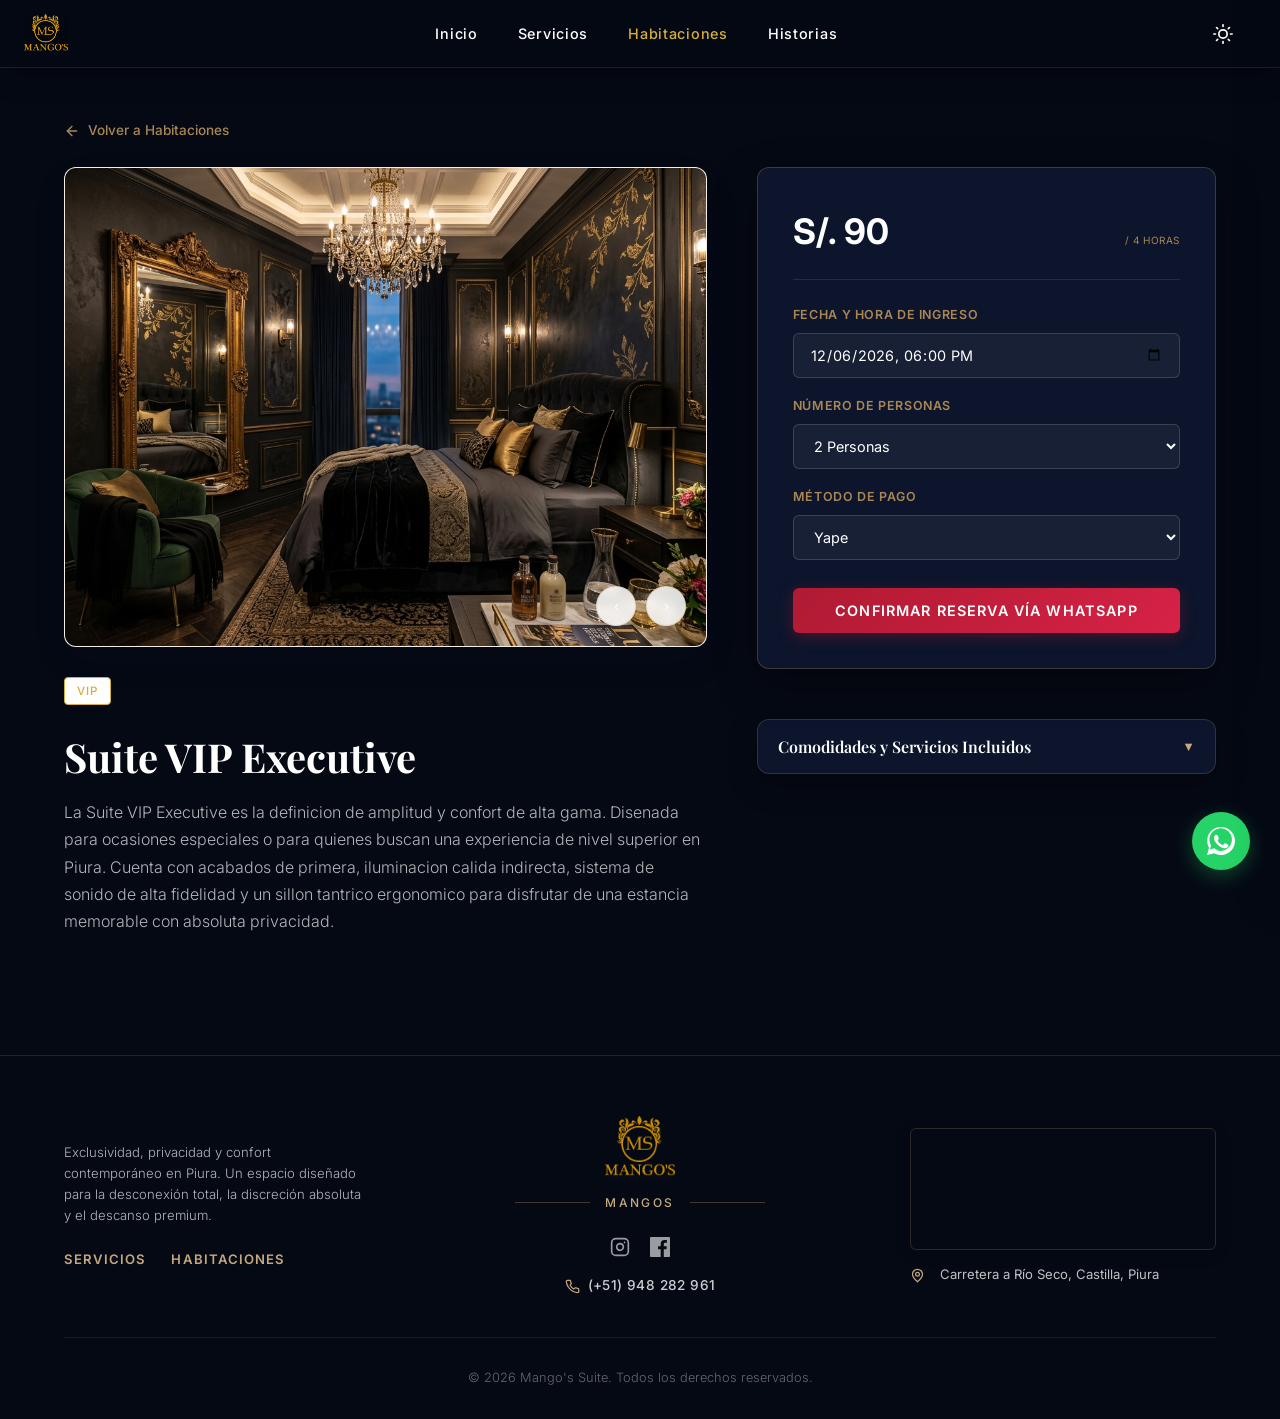
==== commit 950b8b71: "Solucion para Safari y cambio de video segun pantalla" ====
--- a/detalle-habitacion.html
+++ b/detalle-habitacion.html
@@ -227,10 +227,18 @@
             margin-top: 2px;
         }
 
-        /* Right Column: Sticky Booking Widget */
-        .booking-widget-sticky {
+        /* Right Column: Sticky Sidebar Column */
+        .detail-sidebar-col {
             position: sticky;
             top: 110px;
+            display: flex;
+            flex-direction: column;
+            gap: 25px;
+            z-index: 90;
+        }
+
+        .booking-widget-sticky {
+            position: relative;
             background-color: var(--bg-card);
             border: 1px solid rgba(197, 168, 128, 0.25);
             border-radius: 12px;
@@ -303,10 +311,12 @@
                 transform: scale(1);
                 box-shadow: 0 4px 12px rgba(176, 26, 51, 0.35);
             }
+
             50% {
                 transform: scale(1.04);
                 box-shadow: 0 8px 25px rgba(214, 34, 70, 0.7);
             }
+
             100% {
                 transform: scale(1);
                 box-shadow: 0 4px 12px rgba(176, 26, 51, 0.35);
@@ -367,7 +377,7 @@
                 height: 350px;
             }
 
-            .booking-widget-sticky {
+            .detail-sidebar-col {
                 position: relative;
                 top: 0;
             }
@@ -422,11 +432,13 @@
                     <!-- Theme Toggle Switch -->
                     <button class="theme-toggle-btn" id="theme-toggle-btn" aria-label="Cambiar tema (Claro / Oscuro)">
                         <!-- Moon icon for dark mode selection -->
-                        <svg class="theme-icon moon-icon" width="20" height="20" viewBox="0 0 24 24" fill="none" stroke="currentColor" stroke-width="2" stroke-linecap="round" stroke-linejoin="round">
+                        <svg class="theme-icon moon-icon" width="20" height="20" viewBox="0 0 24 24" fill="none"
+                            stroke="currentColor" stroke-width="2" stroke-linecap="round" stroke-linejoin="round">
                             <path d="M21 12.79A9 9 0 1 1 11.21 3 7 7 0 0 0 21 12.79z"></path>
                         </svg>
                         <!-- Sun icon for light mode selection -->
-                        <svg class="theme-icon sun-icon" width="20" height="20" viewBox="0 0 24 24" fill="none" stroke="currentColor" stroke-width="2" stroke-linecap="round" stroke-linejoin="round">
+                        <svg class="theme-icon sun-icon" width="20" height="20" viewBox="0 0 24 24" fill="none"
+                            stroke="currentColor" stroke-width="2" stroke-linecap="round" stroke-linejoin="round">
                             <circle cx="12" cy="12" r="5"></circle>
                             <line x1="12" y1="1" x2="12" y2="3"></line>
                             <line x1="12" y1="21" x2="12" y2="23"></line>
@@ -661,271 +673,8 @@
 
     <!-- GSAP Core -->
     <script src="https://cdnjs.cloudflare.com/ajax/libs/gsap/3.12.2/gsap.min.js"></script>
-
-    <script>
-        // Rooms Details Dataset
-        const ROOMS_DETAILS = {
-            simple: {
-                title: "Habitación Simple Standard",
-                tag: "Simple",
-                price: "S/. 60",
-                time: "/ 4 horas",
-                desc: "Nuestra Habitación Simple Standard ofrece un refugio perfecto para descansar con total comodidad y privacidad en Piura. Cuenta con un diseño contemporáneo y acogedor, pensado para estancias cortas y descansos rápidos. Al igual que todas nuestras habitaciones, incluye acceso directo a su propia cochera privada con portón automático para garantizar la máxima discreción desde su llegada.",
-                images: [
-                    "assets/images/rooms/room_simple.png",
-                    "assets/images/hero_bg.png"
-                ],
-                amenities: [
-                    { name: "Cochera Privada", desc: "Portón automático directo" },
-                    { name: "Smart TV 55\"", desc: "Netflix, YouTube & cable" },
-                    { name: "Ducha Española", desc: "Agua caliente y fría" },
-                    { name: "Wifi 5G", desc: "Conexión de alta velocidad" },
-                    { name: "Aire Acondicionado", desc: "Control de clima individual" },
-                    { name: "Servicio a la Carta", desc: "Bebidas y piqueos 24h" }
-                ]
-            },
-            vip: {
-                title: "Suite VIP Executive",
-                tag: "VIP",
-                price: "S/. 90",
-                time: "/ 4 horas",
-                desc: "La Suite VIP Executive es la definición de amplitud y confort de alta gama. Diseñada para ocasiones especiales o para quienes buscan una experiencia de nivel superior en Piura. Cuenta con acabados de primera, iluminación cálida indirecta, sistema de sonido de alta fidelidad y un sillón tántrico ergonómico para disfrutar de una estancia memorable con absoluta privacidad.",
-                images: [
-                    "assets/images/rooms/room_vip.png",
-                    "assets/images/hero_bg.png"
-                ],
-                amenities: [
-                    { name: "Jacuzzi Privado", desc: "Espacioso con hidromasaje" },
-                    { name: "Sillón del Amor", desc: "Diseño tántrico ergonómico" },
-                    { name: "Cochera Privada", desc: "Portón automático directo" },
-                    { name: "Smart TV 65\"", desc: "Pantalla gigante 4K" },
-                    { name: "Sonido Envolvente", desc: "Conexión Bluetooth" },
-                    { name: "Mini Bar", desc: "Bebidas premium seleccionadas" }
-                ]
-            },
-            sauna: {
-                title: "Suite Spa Sauna & Jacuzzi",
-                tag: "Sauna & Jacuzzi",
-                price: "S/. 130",
-                time: "/ 4 horas",
-                desc: "Convierta su estancia en un auténtico día de spa privado. Esta suite exclusiva está equipada con su propia cámara de sauna seco revestida de madera fina y un jacuzzi doble temperado con sistema de hidromasaje. Un espacio de bienestar físico y mental diseñado para parejas que buscan relajación y comodidad premium en la más estricta confidencialidad.",
-                images: [
-                    "assets/images/services/svc_spa.png",
-                    "assets/images/services/Sauna/1.jpg"
-                ],
-                amenities: [
-                    { name: "Sauna Seco", desc: "Madera de primera calidad" },
-                    { name: "Jacuzzi Doble", desc: "Temperado con hidromasajes" },
-                    { name: "Cochera Privada", desc: "Portón automático directo" },
-                    { name: "Smart Lights", desc: "Escenas de luces relajantes" },
-                    { name: "Smart TV 55\"", desc: "Netflix & YouTube premium" },
-                    { name: "Ventanilla Hermética", desc: "Servicio de comida 100% discreto" }
-                ]
-            },
-            fantasia: {
-                title: "Suite Temática Fantasía",
-                tag: "Temática",
-                price: "S/. 120",
-                time: "/ 4 horas",
-                desc: "Déjese llevar por sus fantasías en una suite concebida para la pasión y la diversión. Cuenta con una cama suspendida de diseño exclusivo, espejos integrados en el techo, un caño o barra de pole dance profesional y un sillón tántrico. Un espacio seguro, higiénico y sugerente pensado para avivar el romance y vivir una noche mágica en Piura.",
-                images: [
-                    "assets/images/rooms/room_thematic_fantasy.png",
-                    "assets/images/hero_bg.png"
-                ],
-                amenities: [
-                    { name: "Cama Suspendida", desc: "Diseño flotante de alta seguridad" },
-                    { name: "Barra Pole Dance", desc: "Profesional y cromada" },
-                    { name: "Espejos en Techo", desc: "Perspectiva única" },
-                    { name: "Sillón del Amor", desc: "Sillón tántrico ergonómico" },
-                    { name: "Cochera Privada", desc: "Portón automático directo" },
-                    { name: "Smart Lights RGB", desc: "Control de colores por control remoto" }
-                ]
-            },
-            neonoir: {
-                title: "Suite Temática Neo-Noir",
-                tag: "Temática",
-                price: "S/. 120",
-                time: "/ 4 horas",
-                desc: "Sumerja su velada en un ambiente cinematográfico futurista. Inspirada en la estética neo-noir de luces de neón y sombras dramáticas, esta suite cuenta con un proyector de cine de alta definición en la habitación, jacuzzi privado, cochera con portón automático y un control domótico inteligente para configurar la música y las tonalidades de luz a su gusto.",
-                images: [
-                    "assets/images/rooms/room_thematic_modern.png",
-                    "assets/images/hero_bg.png"
-                ],
-                amenities: [
-                    { name: "Luces Inteligentes", desc: "Colores y neón personalizables" },
-                    { name: "Proyector HD", desc: "Cine gigante en cama" },
-                    { name: "Jacuzzi Privado", desc: "Relajación con hidromasaje" },
-                    { name: "Cochera Privada", desc: "Portón automático directo" },
-                    { name: "Climatización total", desc: "Aire acondicionado silencioso" },
-                    { name: "Sonido Bluetooth", desc: "Conecte sus propios dispositivos" }
-                ]
-            },
-            matrimonial: {
-                title: "Suite Matrimonial Premium",
-                tag: "VIP",
-                price: "S/. 100",
-                time: "/ 4 horas",
-                desc: "El escenario ideal para celebraciones de aniversarios, veladas románticas memorables y noches especiales. Esta suite de primer nivel le ofrece una cama King size sumamente cómoda, un gran jacuzzi redondo temperado con luces integradas, y detalles románticos únicos. Sorprenda a su pareja y disfrute de una noche inolvidable con la total privacidad y el servicio discreto que solo Mango's Suite le ofrece.",
-                images: [
-                    "assets/images/rooms/room_matrimonial.png",
-                    "assets/images/hero_bg.png"
-                ],
-                amenities: [
-                    { name: "Jacuzzi Redondo", desc: "Temperado con luces led" },
-                    { name: "Cama King Size", desc: "Colchón de lujo y confort" },
-                    { name: "Decoración Romántica", desc: "Bajo petición para ocasiones" },
-                    { name: "Sonido Envolvente", desc: "Bluetooth y fidelidad acústica" },
-                    { name: "Cochera Privada", desc: "Portón automático directo" },
-                    { name: "Smart TV 65\"", desc: "Netflix, YouTube y más" }
-                ]
-            }
-        };
-
-        document.addEventListener('DOMContentLoaded', () => {
-            // Mobile Menu Toggle
-            const mobileMenuBtn = document.getElementById('mobile-menu-btn');
-            const mobileDrawer = document.getElementById('mobile-drawer');
-            const drawerCloseBtn = document.getElementById('drawer-close-btn');
-            const drawerOverlay = document.getElementById('mobile-drawer-overlay');
-
-            if (mobileMenuBtn && mobileDrawer && drawerCloseBtn && drawerOverlay) {
-                const openDrawer = () => {
-                    mobileDrawer.classList.add('open');
-                    drawerOverlay.classList.add('open');
-                    mobileMenuBtn.classList.add('open');
-                };
-
-                const closeDrawer = () => {
-                    mobileDrawer.classList.remove('open');
-                    drawerOverlay.classList.remove('open');
-                    mobileMenuBtn.classList.remove('open');
-                };
-
-                mobileMenuBtn.addEventListener('click', () => {
-                    if (mobileDrawer.classList.contains('open')) {
-                        closeDrawer();
-                    } else {
-                        openDrawer();
-                    }
-                });
-
-                drawerCloseBtn.addEventListener('click', closeDrawer);
-                drawerOverlay.addEventListener('click', closeDrawer);
-            }
-
-            // Dynamic Room Data Population
-            const urlParams = new URLSearchParams(window.location.search);
-            const roomKey = urlParams.get('room') || 'vip'; // default fallback is VIP
-            const data = ROOMS_DETAILS[roomKey] || ROOMS_DETAILS['vip'];
-
-            // Populate Text
-            document.getElementById('detail-room-title').textContent = data.title;
-            document.getElementById('detail-room-tag').textContent = data.tag;
-            document.getElementById('detail-room-desc').textContent = data.desc;
-            document.getElementById('booking-widget-price-val').textContent = data.price;
-            document.getElementById('booking-widget-time-val').innerHTML = `<small>${data.time}</small>`;
-
-            // Populate Gallery
-            const galleryTrack = document.getElementById('gallery-track-container');
-            galleryTrack.innerHTML = '';
-            data.images.forEach((imgSrc, index) => {
-                const img = document.createElement('img');
-                img.src = imgSrc;
-                img.alt = `${data.title} - Foto ${index + 1}`;
-                img.className = `gallery-img ${index === 0 ? 'active' : ''}`;
-                galleryTrack.appendChild(img);
-            });
-
-            // Gallery Slide Logic
-            let activeImgIndex = 0;
-            const images = galleryTrack.querySelectorAll('.gallery-img');
-
-            const showImage = (index) => {
-                images[activeImgIndex].classList.remove('active');
-                activeImgIndex = index;
-                images[activeImgIndex].classList.add('active');
-            };
-
-            const prevBtn = document.getElementById('gallery-prev');
-            const nextBtn = document.getElementById('gallery-next');
-
-            if (prevBtn && nextBtn && images.length > 1) {
-                prevBtn.addEventListener('click', () => {
-                    let newIndex = (activeImgIndex - 1 + images.length) % images.length;
-                    showImage(newIndex);
-                });
-                nextBtn.addEventListener('click', () => {
-                    let newIndex = (activeImgIndex + 1) % images.length;
-                    showImage(newIndex);
-                });
-            } else if (images.length <= 1) {
-                const controls = document.getElementById('gallery-controls-container');
-                if (controls) controls.style.display = 'none';
-            }
-
-            // Populate Amenities
-            const amenitiesContainer = document.getElementById('detail-amenities-container');
-            amenitiesContainer.innerHTML = '';
-            data.amenities.forEach(amenity => {
-                const card = document.createElement('div');
-                card.className = 'amenity-card';
-                card.innerHTML = `
-                        <div class="amenity-icon-dot"></div>
-                        <div class="amenity-card-info">
-                            <span class="amenity-card-name">${amenity.name}</span>
-                            <span class="amenity-card-desc">${amenity.desc}</span>
-                        </div>
-                    `;
-                amenitiesContainer.appendChild(card);
-            });
-
-            // Set default datetime to tomorrow 18:00
-            const widgetDatetime = document.getElementById('widget-datetime');
-            if (widgetDatetime) {
-                const tomorrow = new Date();
-                tomorrow.setDate(tomorrow.getDate() + 1);
-                tomorrow.setHours(18, 0, 0, 0);
-                const pad = (num) => String(num).padStart(2, '0');
-                widgetDatetime.value = `${tomorrow.getFullYear()}-${pad(tomorrow.getMonth() + 1)}-${pad(tomorrow.getDate())}T18:00`;
-            }
-
-            // Submit reservation WhatsApp handler
-            const submitBtn = document.getElementById('widget-submit-btn');
-            if (submitBtn) {
-                submitBtn.addEventListener('click', () => {
-                    const datetimeVal = widgetDatetime ? widgetDatetime.value : '';
-                    const guestsSelect = document.getElementById('widget-guests');
-                    const paymentSelect = document.getElementById('widget-payment');
-
-                    const guestsVal = guestsSelect ? guestsSelect.value : '';
-                    const paymentVal = paymentSelect ? paymentSelect.value : '';
-
-                    if (!datetimeVal) {
-                        alert('Por favor seleccione una fecha y hora para su reserva.');
-                        return;
-                    }
-
-                    const dateObj = new Date(datetimeVal);
-                    const formattedDate = dateObj.toLocaleDateString('es-ES', { day: '2-digit', month: '2-digit', year: 'numeric' });
-                    const formattedTime = dateObj.toLocaleTimeString('es-ES', { hour: '2-digit', minute: '2-digit' });
-
-                    const message = `Hola, quiero reservar la habitación "${data.title}" para el día ${formattedDate} a las ${formattedTime} para ${guestsVal} (Método de pago: ${paymentVal}).`;
-                    const whatsappUrl = `https://wa.me/511918924237?text=${encodeURIComponent(message)}`;
-
-                    window.open(whatsappUrl, '_blank');
-                });
-            }
-
-            // Toggle Collapsible Amenities Accordion
-            const amenitiesToggle = document.getElementById('amenities-toggle-btn');
-            const amenitiesAccordion = document.querySelector('.detail-amenities-accordion');
-            if (amenitiesToggle && amenitiesAccordion) {
-                amenitiesToggle.addEventListener('click', () => {
-                    amenitiesAccordion.classList.toggle('open');
-                });
-            }
-        });
-    </script>
+    <script src="assets/js/common.js"></script>
+    <script src="assets/js/room-detail-page.js"></script>
 </body>
 
 </html>
--- a/styles.css
+++ b/styles.css
@@ -1103,6 +1103,7 @@
 
 .room-card {
     perspective: 1000px;
+    -webkit-perspective: 1000px;
     background: transparent;
     border: none;
     box-shadow: none;
@@ -1119,6 +1120,8 @@
     height: 100%;
     transition: transform 0.6s cubic-bezier(0.4, 0, 0.2, 1);
     transform-style: preserve-3d;
+    -webkit-transform-style: preserve-3d;
+    will-change: transform;
 }
 
 .room-card:hover .room-card-inner {
@@ -1144,6 +1147,8 @@
     height: 100%;
     backface-visibility: hidden;
     -webkit-backface-visibility: hidden;
+    transform-style: preserve-3d;
+    -webkit-transform-style: preserve-3d;
     border-radius: 12px;
     overflow: hidden;
     box-shadow: var(--card-shadow);
@@ -1151,6 +1156,17 @@
     background: var(--bg-card);
     display: flex;
     flex-direction: column;
+}
+
+.room-card-front {
+    transform: rotateY(0deg) translateZ(0);
+    -webkit-transform: rotateY(0deg) translateZ(0);
+}
+
+.room-card.flipped .room-card-front {
+    opacity: 0;
+    visibility: hidden;
+    pointer-events: none;
 }
 
 /* Front Side */
@@ -1181,6 +1197,10 @@
     border-radius: 4px;
     border: 1px solid var(--accent-gold-bright);
     z-index: 5;
+    backface-visibility: hidden;
+    -webkit-backface-visibility: hidden;
+    transform: translateZ(1px);
+    -webkit-transform: translateZ(1px);
 }
 
 .room-info-front {
@@ -1222,6 +1242,7 @@
 /* Back Side (Luxury Sensual Theme) */
 .room-card-back {
     transform: rotateY(180deg);
+    -webkit-transform: rotateY(180deg);
     background: var(--bg-card);
     color: var(--white);
     padding: 28px;
@@ -2935,4 +2956,4 @@
 body.light-theme .social-circle-link.small-social {
     background-color: #ffffff;
     color: #071530;
-}+}
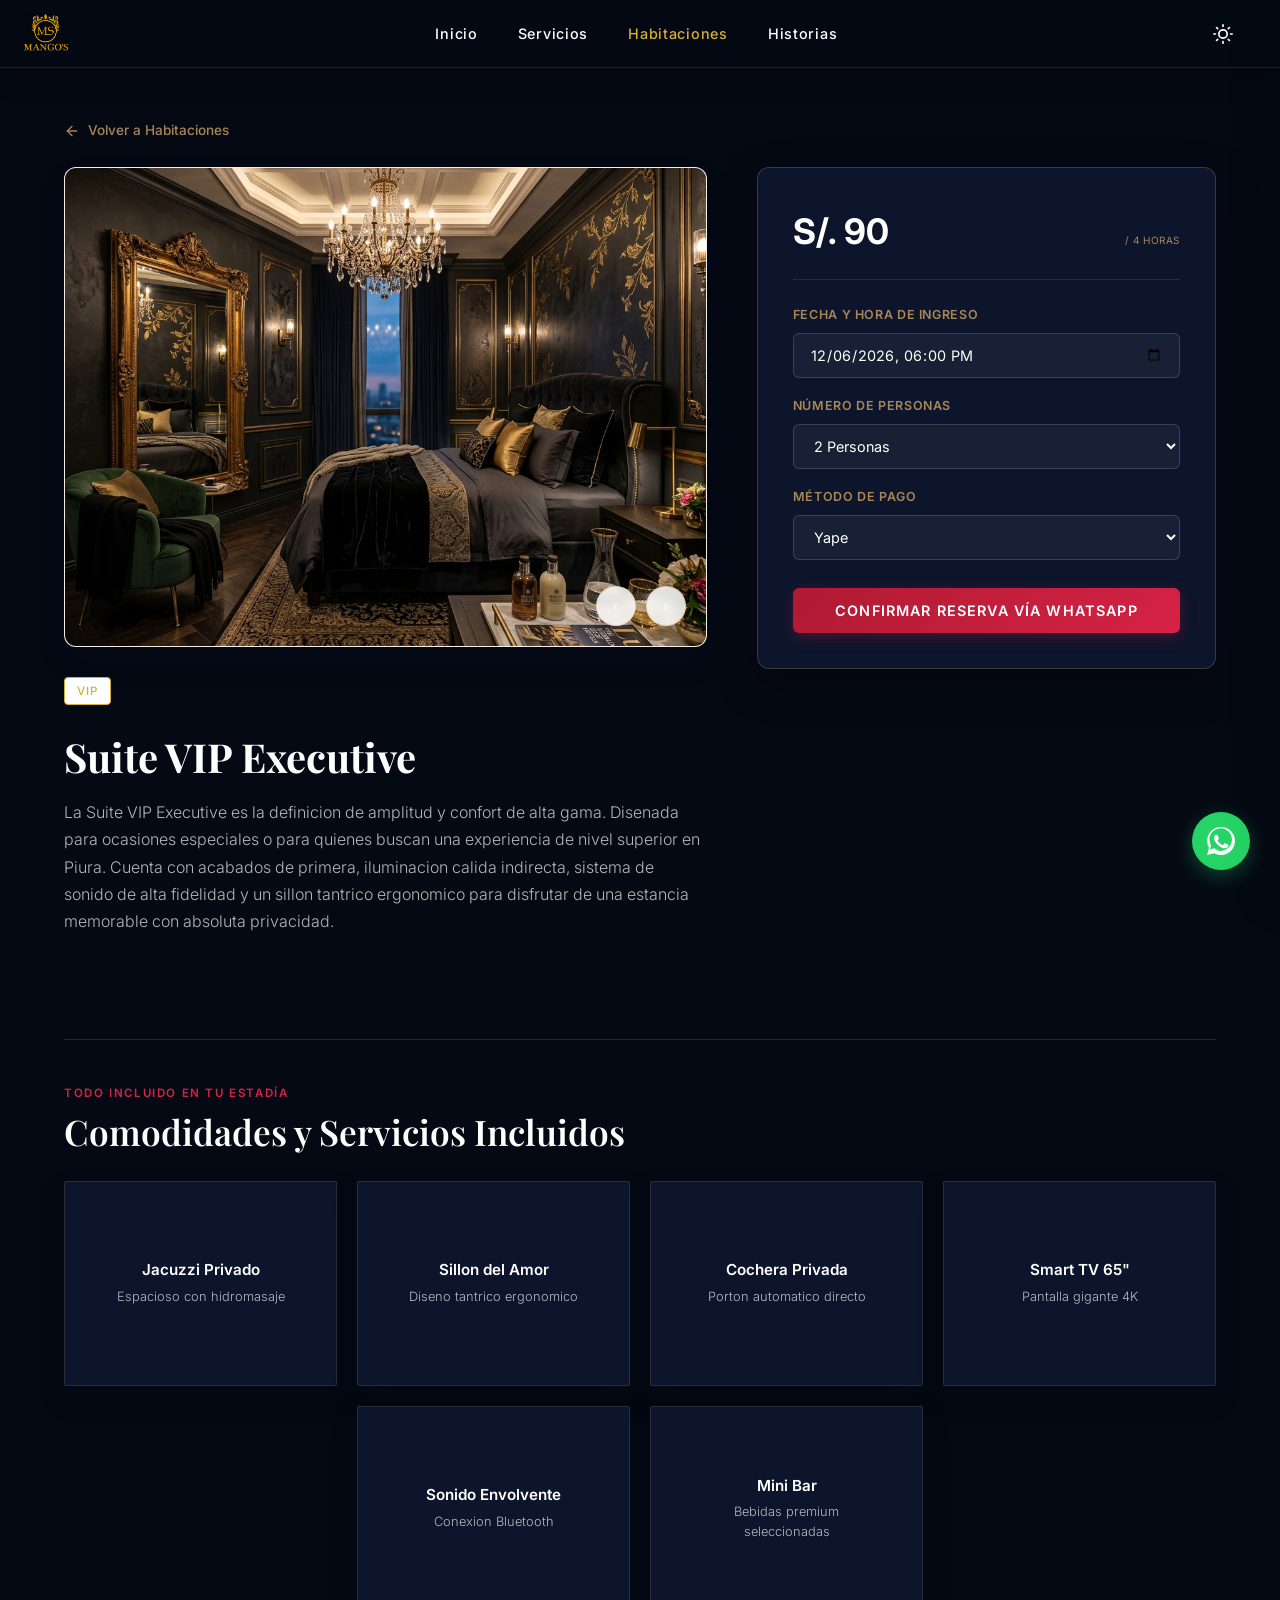
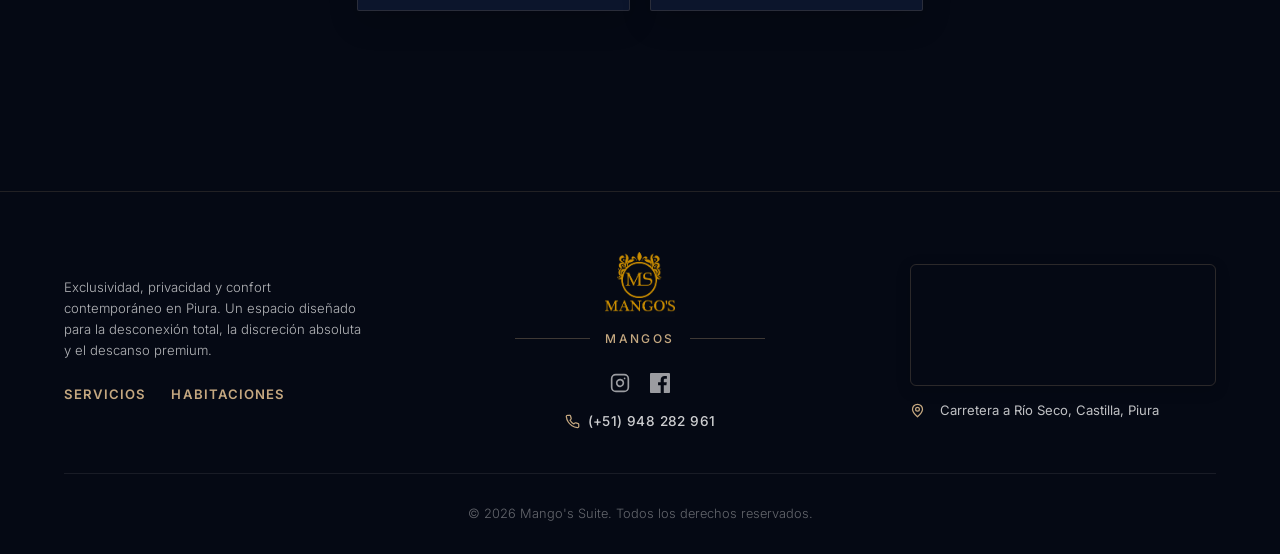
==== commit 72433c26: "feat: mostrar comodidades en tarjetas visibles" ====
--- a/detalle-habitacion.html
+++ b/detalle-habitacion.html
@@ -130,101 +130,106 @@
             margin-bottom: 40px;
         }
 
-        /* Collapsible Amenities Accordion in Sidebar */
-        .detail-amenities-accordion {
-            margin-top: 25px;
+        /* Always-visible amenities section */
+        .detail-amenities-section {
+            margin-top: 64px;
+            padding-top: 44px;
+            border-top: 1px solid rgba(197, 168, 128, 0.18);
+        }
+
+        .detail-amenities-heading {
+            max-width: 680px;
+            margin-bottom: 28px;
+        }
+
+        .detail-amenities-eyebrow {
+            display: block;
+            margin-bottom: 8px;
+            color: var(--accent-crimson-bright);
+            font-size: 0.72rem;
+            font-weight: 600;
+            letter-spacing: 0.14em;
+            text-transform: uppercase;
+        }
+
+        .detail-amenities-title {
+            color: var(--text-deep-blue);
+            font-family: var(--font-headings);
+            font-size: clamp(1.65rem, 3vw, 2.2rem);
+            font-weight: 600;
+            line-height: 1.2;
+        }
+
+        .detail-amenities-grid {
+            display: grid;
+            grid-template-columns: repeat(4, minmax(0, 1fr));
+            gap: 20px;
+        }
+
+        .amenity-card {
+            min-height: 205px;
+            padding: 26px 22px;
             background: var(--bg-card);
-            border: 1px solid rgba(197, 168, 128, 0.2);
-            border-radius: 12px;
-            overflow: hidden;
-            box-shadow: 0 10px 30px rgba(0, 0, 0, 0.3);
-        }
-
-        .amenities-accordion-toggle {
-            width: 100%;
-            padding: 16px 20px;
-            background: transparent;
-            border: none;
-            display: flex;
-            justify-content: space-between;
+            border: 1px solid rgba(197, 168, 128, 0.16);
+            border-radius: 2px;
+            display: flex;
+            flex-direction: column;
             align-items: center;
-            font-family: var(--font-headings);
-            font-size: 1rem;
+            justify-content: center;
+            text-align: center;
+            box-shadow: 0 12px 30px rgba(0, 0, 0, 0.16);
+            transition: border-color 0.25s ease, transform 0.25s ease, box-shadow 0.25s ease;
+        }
+
+        .amenity-card:nth-last-child(2):nth-child(4n + 1) {
+            grid-column: 2;
+        }
+
+        .amenity-card:hover {
+            border-color: var(--accent-crimson-bright);
+            transform: translateY(-3px);
+            box-shadow: 0 16px 34px rgba(0, 0, 0, 0.24);
+        }
+
+        .amenity-icon {
+            width: 54px;
+            height: 54px;
+            margin-bottom: 16px;
+            border: 1px solid rgba(214, 34, 70, 0.45);
+            border-radius: 50%;
+            color: var(--accent-crimson-bright);
+            display: inline-flex;
+            align-items: center;
+            justify-content: center;
+            flex-shrink: 0;
+        }
+
+        .amenity-icon svg {
+            width: 24px;
+            height: 24px;
+        }
+
+        .amenity-card-info {
+            display: flex;
+            flex-direction: column;
+            align-items: center;
+        }
+
+        .amenity-card-name {
+            margin: 0;
+            color: var(--text-deep-blue);
+            font-size: 0.95rem;
             font-weight: 600;
-            color: var(--text-deep-blue);
-            cursor: pointer;
-            text-align: left;
-            transition: background-color 0.3s ease;
-        }
-
-        .amenities-accordion-toggle:hover {
-            background-color: rgba(197, 168, 128, 0.05);
-        }
-
-        .accordion-arrow {
+            line-height: 1.35;
+        }
+
+        .amenity-card-desc {
+            max-width: 22ch;
+            margin: 6px 0 0;
+            color: var(--text-muted-blue);
             font-size: 0.8rem;
-            color: var(--accent-gold);
-            transition: transform 0.3s ease;
-        }
-
-        .detail-amenities-accordion.open .accordion-arrow {
-            transform: rotate(180deg);
-        }
-
-        .amenities-accordion-content {
-            max-height: 0;
-            overflow: hidden;
-            transition: max-height 0.4s ease-out;
-            background-color: var(--bg-warm-white);
-        }
-
-        .detail-amenities-accordion.open .amenities-accordion-content {
-            max-height: 800px;
-            border-top: 1px solid rgba(197, 168, 128, 0.15);
-        }
-
-        .detail-amenities-grid {
-            display: flex;
-            flex-direction: column;
-            gap: 12px;
-            padding: 20px;
-        }
-
-        .amenity-card {
-            background-color: var(--bg-card);
-            padding: 12px 16px;
-            border-radius: 8px;
-            border: 1px solid rgba(197, 168, 128, 0.12);
-            display: flex;
-            align-items: center;
-            gap: 15px;
-        }
-
-        .amenity-icon-dot {
-            width: 8px;
-            height: 8px;
-            border-radius: 50%;
-            background-color: var(--accent-gold);
-            flex-shrink: 0;
-        }
-
-        .amenity-card-info {
-            display: flex;
-            flex-direction: column;
-        }
-
-        .amenity-card-name {
-            font-size: 0.88rem;
-            font-weight: 600;
-            color: var(--text-deep-blue);
-        }
-
-        .amenity-card-desc {
-            font-size: 0.75rem;
-            color: var(--text-muted-blue);
-            opacity: 0.8;
             font-weight: 300;
-            margin-top: 2px;
+            line-height: 1.5;
         }
 
         /* Right Column: Sticky Sidebar Column */
@@ -381,15 +386,43 @@
                 position: relative;
                 top: 0;
             }
+
+            .detail-amenities-grid {
+                grid-template-columns: repeat(2, minmax(0, 1fr));
+            }
+
+            .amenity-card:nth-last-child(2):nth-child(4n + 1) {
+                grid-column: auto;
+            }
         }
 
         @media (max-width: 600px) {
+            .detail-amenities-section {
+                margin-top: 48px;
+                padding-top: 34px;
+            }
+
             .detail-amenities-grid {
                 grid-template-columns: 1fr;
+                gap: 14px;
+            }
+
+            .amenity-card {
+                min-height: 176px;
             }
 
             .detail-title {
                 font-size: 2rem;
+            }
+        }
+
+        @media (prefers-reduced-motion: reduce) {
+            .amenity-card {
+                transition: none;
+            }
+
+            .amenity-card:hover {
+                transform: none;
             }
         }
     </style>
@@ -471,7 +504,14 @@
                     <li><a href="index.html" class="drawer-link">Inicio</a></li>
                     <li><a href="index.html#services" class="drawer-link">Servicios</a></li>
                     <li class="drawer-dropdown-container">
-                        <span class="drawer-dropdown-title">Habitaciones</span>
+                        <span class="drawer-dropdown-title">
+                            Habitaciones
+                            <svg class="drawer-dropdown-icon" width="10" height="6" viewBox="0 0 10 6" fill="none"
+                                xmlns="http://www.w3.org/2000/svg">
+                                <path d="M1 1L5 5L9 1" stroke="currentColor" stroke-width="1.5"
+                                    stroke-linecap="round" stroke-linejoin="round" />
+                            </svg>
+                        </span>
                         <ul class="drawer-dropdown-menu">
                             <li><a href="habitaciones.html" class="drawer-link drawer-sublink">Todas</a></li>
                             <li><a href="habitaciones.html?filter=simple" class="drawer-link drawer-sublink">Simple</a>
@@ -565,20 +605,21 @@
                             </div>
                         </div>
 
-                        <!-- Collapsible Amenities & Services Accordion -->
-                        <div class="detail-amenities-accordion">
-                            <button class="amenities-accordion-toggle" id="amenities-toggle-btn">
-                                <span>Comodidades y Servicios Incluidos</span>
-                                <span class="accordion-arrow">▼</span>
-                            </button>
-                            <div class="amenities-accordion-content" id="amenities-content-pane">
-                                <div class="detail-amenities-grid" id="detail-amenities-container">
-                                    <!-- Rendered dynamically -->
-                                </div>
-                            </div>
-                        </div>
                     </div>
                 </div>
+
+                <!-- Always-visible Amenities & Services -->
+                <section class="detail-amenities-section" aria-labelledby="detail-amenities-title">
+                    <div class="detail-amenities-heading">
+                        <span class="detail-amenities-eyebrow">Todo incluido en tu estadía</span>
+                        <h2 class="detail-amenities-title" id="detail-amenities-title">
+                            Comodidades y Servicios Incluidos
+                        </h2>
+                    </div>
+                    <div class="detail-amenities-grid" id="detail-amenities-container" role="list">
+                        <!-- Rendered dynamically -->
+                    </div>
+                </section>
             </div>
         </section>
 
@@ -677,4 +718,5 @@
     <script src="assets/js/room-detail-page.js"></script>
 </body>
 
-</html>+</html>
+
--- a/styles.css
+++ b/styles.css
@@ -506,6 +506,20 @@
     color: var(--text-deep-blue);
     padding: 8px 0;
     border-bottom: 1px solid rgba(197, 168, 128, 0.1);
+    display: flex;
+    justify-content: space-between;
+    align-items: center;
+    cursor: pointer;
+    user-select: none;
+}
+
+.drawer-dropdown-icon {
+    transition: transform 0.3s cubic-bezier(0.25, 0.8, 0.25, 1);
+    color: var(--accent-gold);
+}
+
+.drawer-dropdown-container.open .drawer-dropdown-icon {
+    transform: rotate(180deg);
 }
 
 .drawer-dropdown-menu {
@@ -513,6 +527,21 @@
     display: flex;
     flex-direction: column;
     gap: 12px;
+    max-height: 0;
+    opacity: 0;
+    overflow: hidden;
+    transition: max-height 0.3s cubic-bezier(0.25, 0.8, 0.25, 1), opacity 0.25s ease, padding 0.3s ease, margin 0.3s ease;
+    padding-top: 0;
+    padding-bottom: 0;
+    margin-top: 0;
+}
+
+.drawer-dropdown-container.open .drawer-dropdown-menu {
+    max-height: 250px;
+    opacity: 1;
+    padding-top: 10px;
+    padding-bottom: 10px;
+    margin-top: 5px;
 }
 
 .drawer-sublink {
@@ -1871,6 +1900,13 @@
     transition: all 0.4s cubic-bezier(0.25, 1, 0.5, 1);
 }
 
+/* Hide floating social buttons when booking bar is expanded on mobile */
+.floating-actions-container.hidden-by-booking {
+    opacity: 0;
+    pointer-events: none;
+    transform: translateX(80px);
+}
+
 .social-circle-link.small-social {
     width: 38px;
     height: 38px;
@@ -2194,7 +2230,7 @@
     font-size: 0.8rem;
     font-weight: 500;
     letter-spacing: 0.02em;
-    color: var(--text-deep-blue);
+    color: var(--white);
     outline: none;
     padding: 6px 0;
 }
@@ -2372,9 +2408,9 @@
         bottom: 20px !important;
         left: 20px !important;
         max-width: calc(100vw - 40px) !important;
-        background: rgba(255, 255, 255, 0.96) !important;
+        background: rgba(12, 21, 44, 0.98) !important;
         border: 1px solid rgba(197, 168, 128, 0.25) !important;
-        box-shadow: 0 10px 30px rgba(7, 21, 48, 0.15) !important;
+        box-shadow: 0 10px 30px rgba(0, 0, 0, 0.35) !important;
         align-items: stretch !important;
     }
 
@@ -2384,7 +2420,7 @@
 
     .floating-booking-bar:not(.contracted) .booking-field {
         border-right: none !important;
-        border-bottom: 1px solid rgba(7, 21, 48, 0.05) !important;
+        border-bottom: 1px solid rgba(255, 255, 255, 0.12) !important;
         padding: 4px 0 !important;
         grid-column: span 1 !important;
         margin: 0 !important;
@@ -2585,7 +2621,7 @@
         right: 15px;
         background: transparent;
         border: none;
-        color: var(--text-deep-blue);
+        color: var(--white);
         font-size: 1.8rem;
         cursor: pointer;
         font-weight: 300;
@@ -2849,8 +2885,29 @@
 }
 
 body.light-theme .room-card-back {
-    background: #071530;
-    color: #ffffff;
+    background: var(--bg-card);
+    color: var(--text-deep-blue);
+    border-color: rgba(7, 21, 48, 0.1);
+    box-shadow: inset 0 0 15px rgba(197, 168, 128, 0.05);
+}
+
+body.light-theme .room-title-back {
+    color: var(--text-deep-blue);
+    border-bottom: 1px solid rgba(7, 21, 48, 0.08);
+}
+
+body.light-theme .room-desc-back {
+    color: var(--text-muted-blue);
+}
+
+body.light-theme .room-amenities-back span {
+    background: rgba(197, 168, 128, 0.08);
+    color: var(--accent-gold-dark);
+    border: 1px solid rgba(197, 168, 128, 0.25);
+}
+
+body.light-theme .room-flip-indicator-back {
+    color: rgba(7, 21, 48, 0.4);
 }
 
 body.light-theme .hero-info-card {
@@ -2893,6 +2950,24 @@
 
 body.light-theme .floating-booking-bar .booking-field {
     border-right: 1px solid rgba(7, 21, 48, 0.08);
+}
+
+body.light-theme .floating-booking-bar input,
+body.light-theme .floating-booking-bar select {
+    color: var(--text-deep-blue);
+}
+
+body.light-theme .floating-booking-bar:not(.contracted) {
+    background: rgba(255, 255, 255, 0.98) !important;
+    box-shadow: 0 10px 30px rgba(7, 21, 48, 0.15) !important;
+}
+
+body.light-theme .floating-booking-bar:not(.contracted) .booking-field {
+    border-bottom: 1px solid rgba(7, 21, 48, 0.08) !important;
+}
+
+body.light-theme .floating-booking-bar:not(.contracted) .booking-close-btn {
+    color: var(--text-deep-blue);
 }
 
 body.light-theme .floating-booking-bar .btn-reservar-bar {
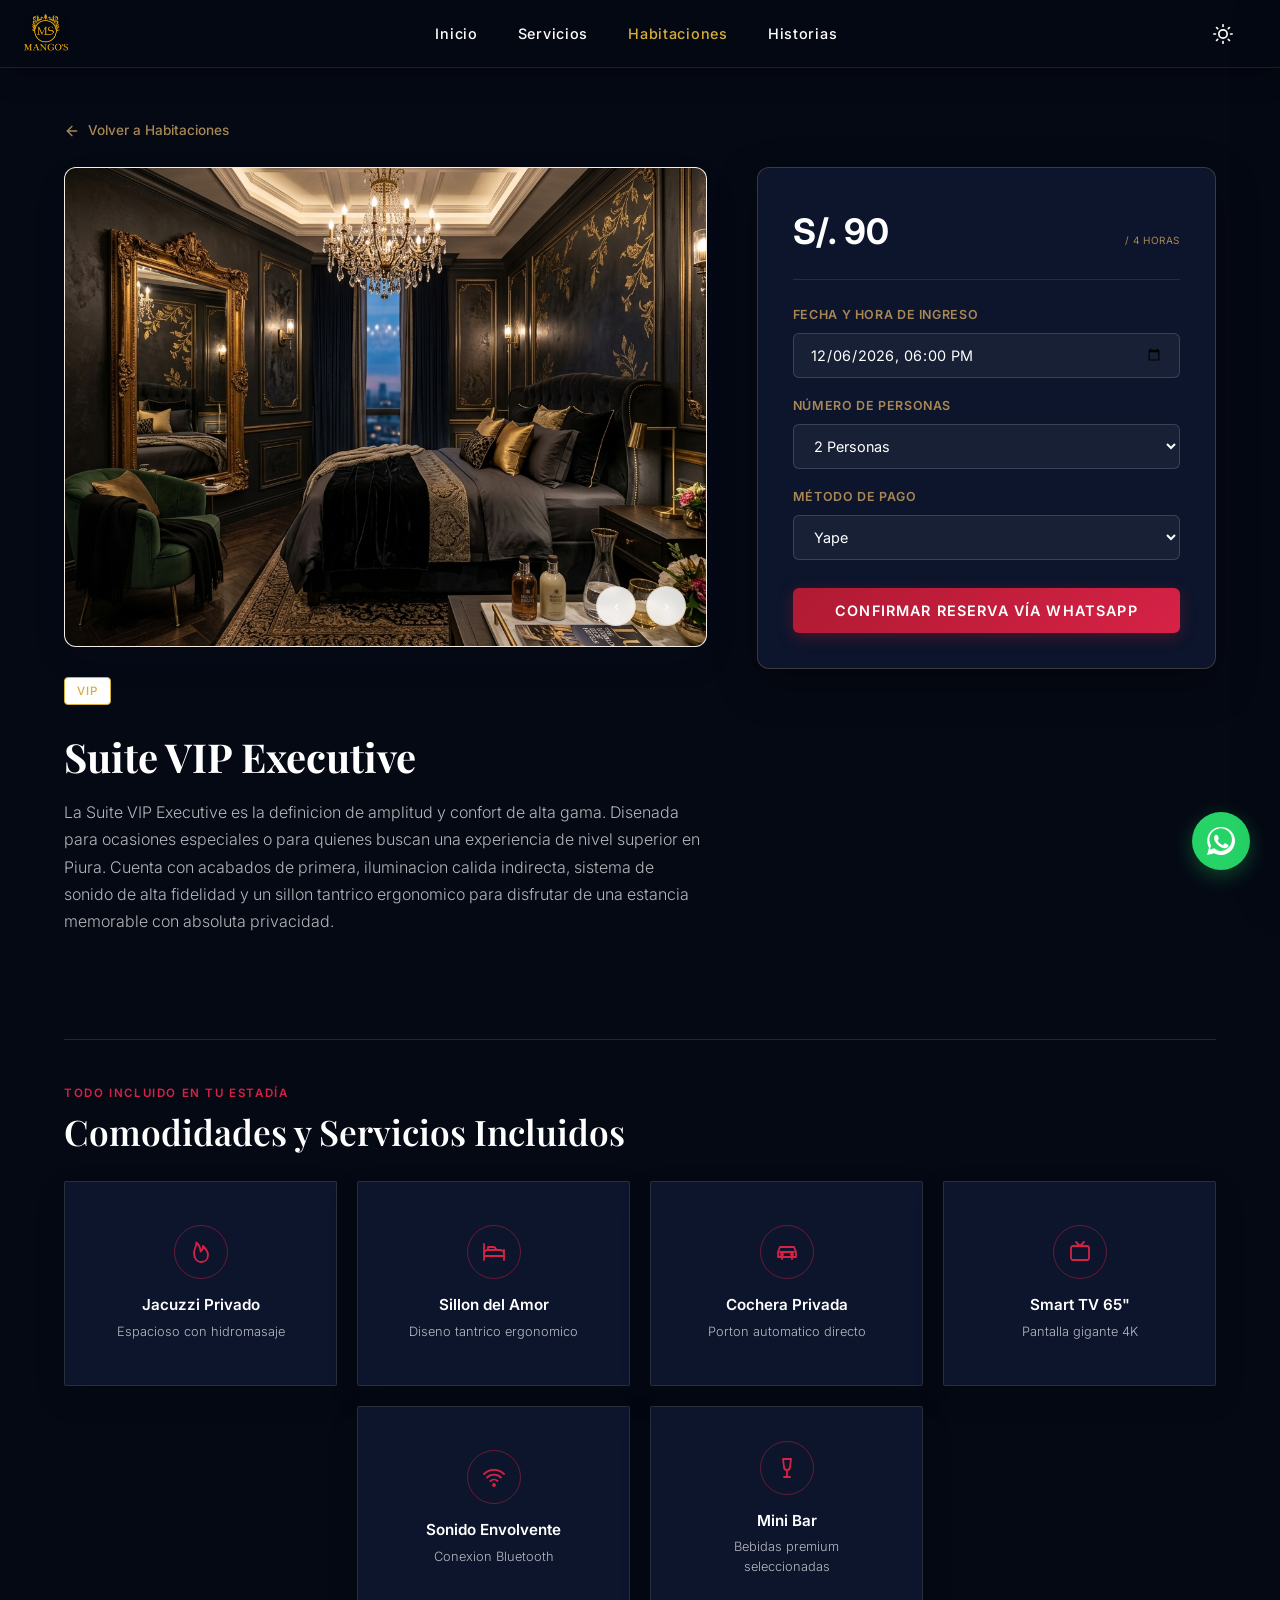
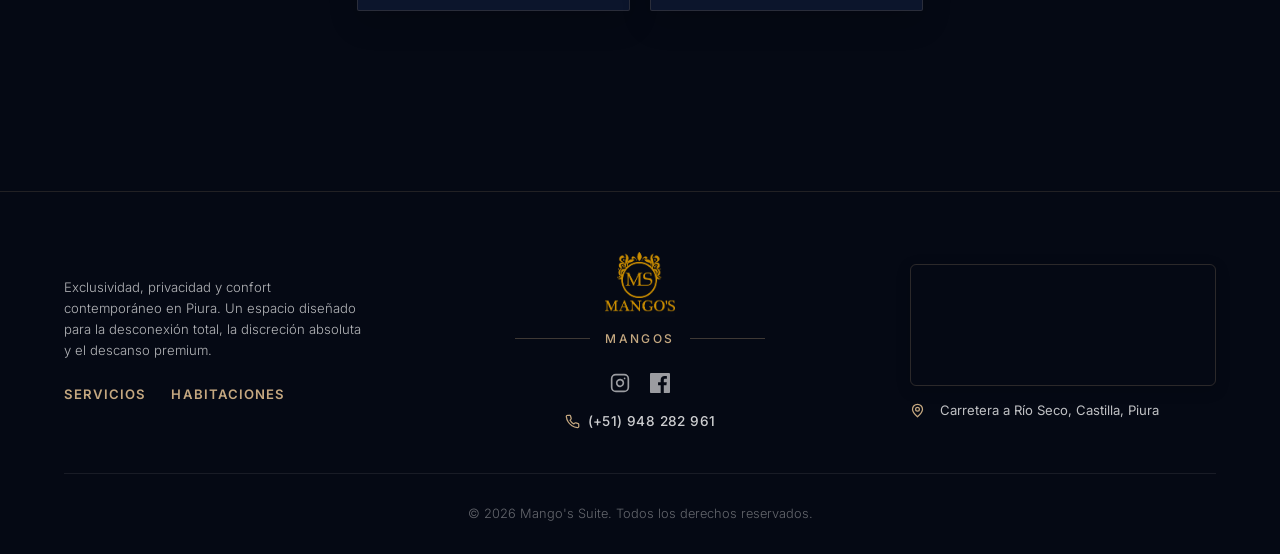
==== commit 60077479: "fix: evitar falsa interactividad en tarjetas" ====
--- a/detalle-habitacion.html
+++ b/detalle-habitacion.html
@@ -178,17 +178,10 @@
             justify-content: center;
             text-align: center;
             box-shadow: 0 12px 30px rgba(0, 0, 0, 0.16);
-            transition: border-color 0.25s ease, transform 0.25s ease, box-shadow 0.25s ease;
         }
 
         .amenity-card:nth-last-child(2):nth-child(4n + 1) {
             grid-column: 2;
-        }
-
-        .amenity-card:hover {
-            border-color: var(--accent-crimson-bright);
-            transform: translateY(-3px);
-            box-shadow: 0 16px 34px rgba(0, 0, 0, 0.24);
         }
 
         .amenity-icon {
@@ -416,15 +409,6 @@
             }
         }
 
-        @media (prefers-reduced-motion: reduce) {
-            .amenity-card {
-                transition: none;
-            }
-
-            .amenity-card:hover {
-                transform: none;
-            }
-        }
     </style>
 </head>
 
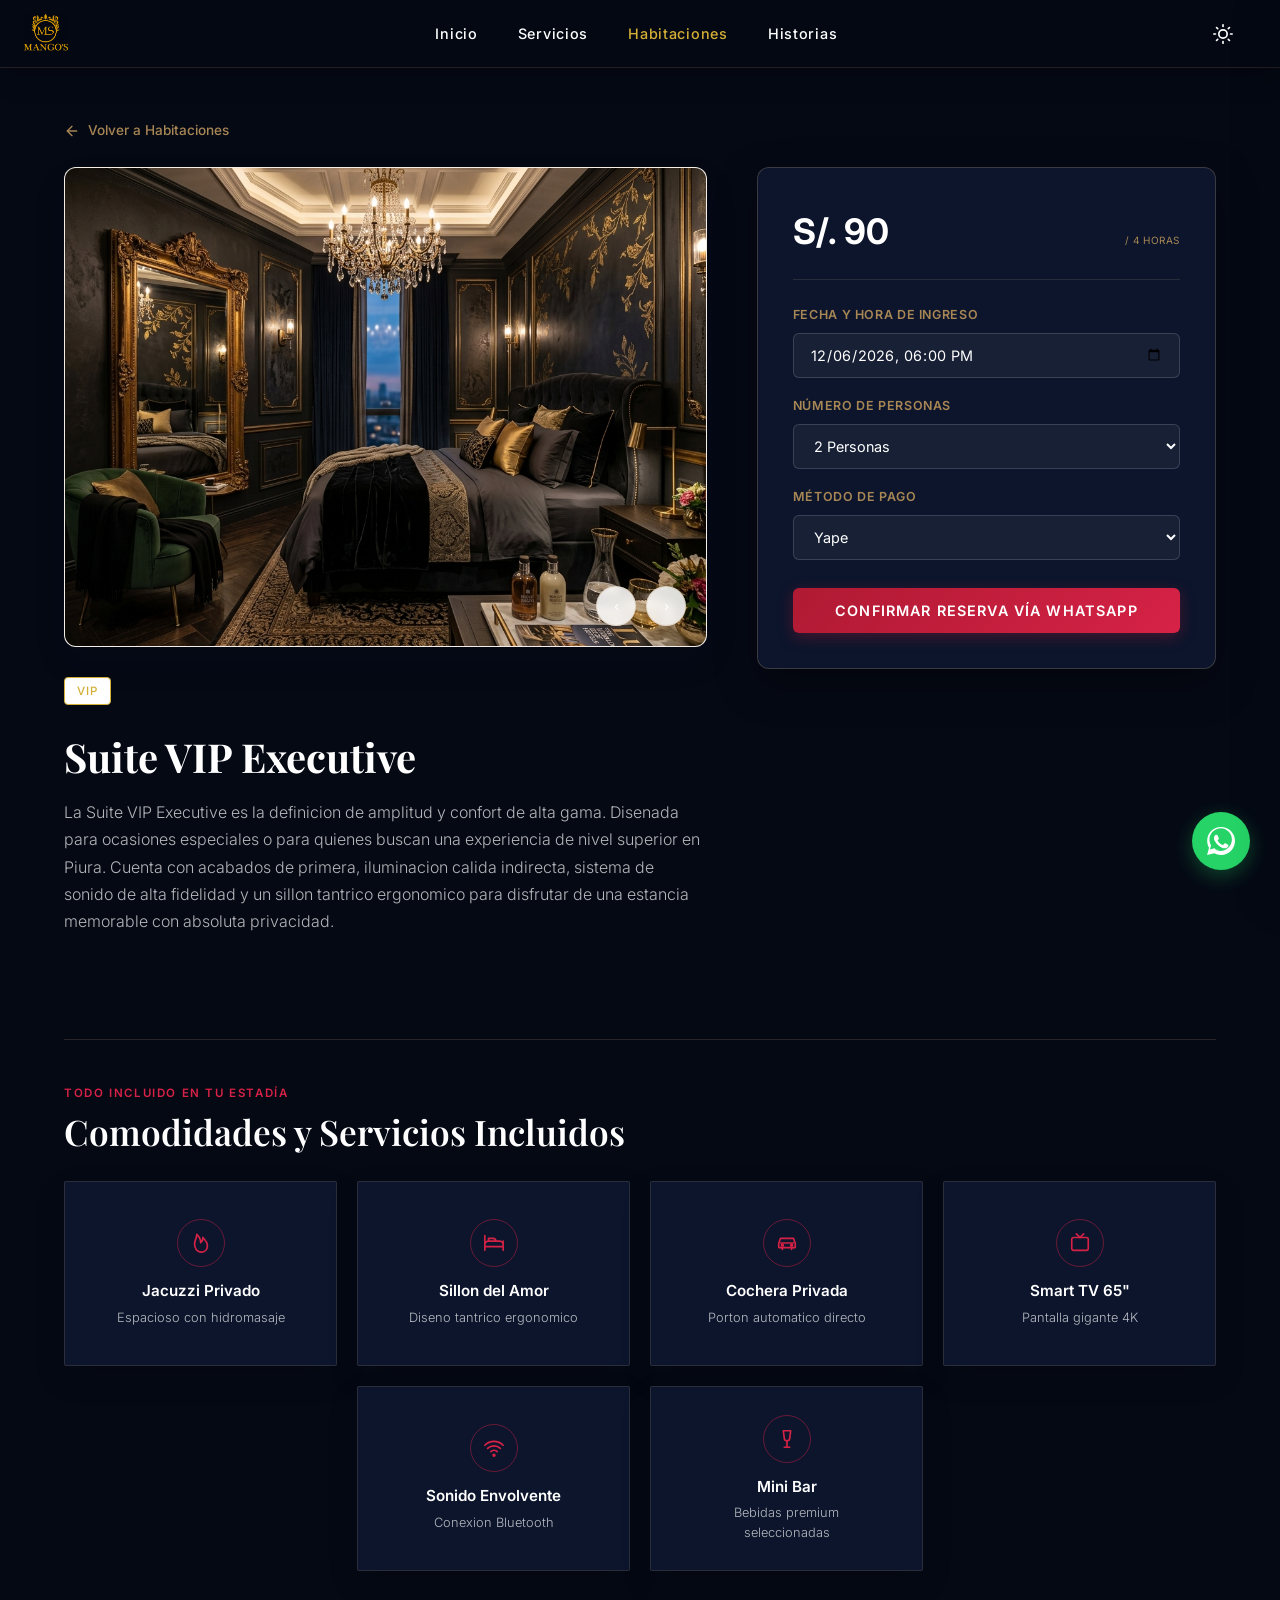
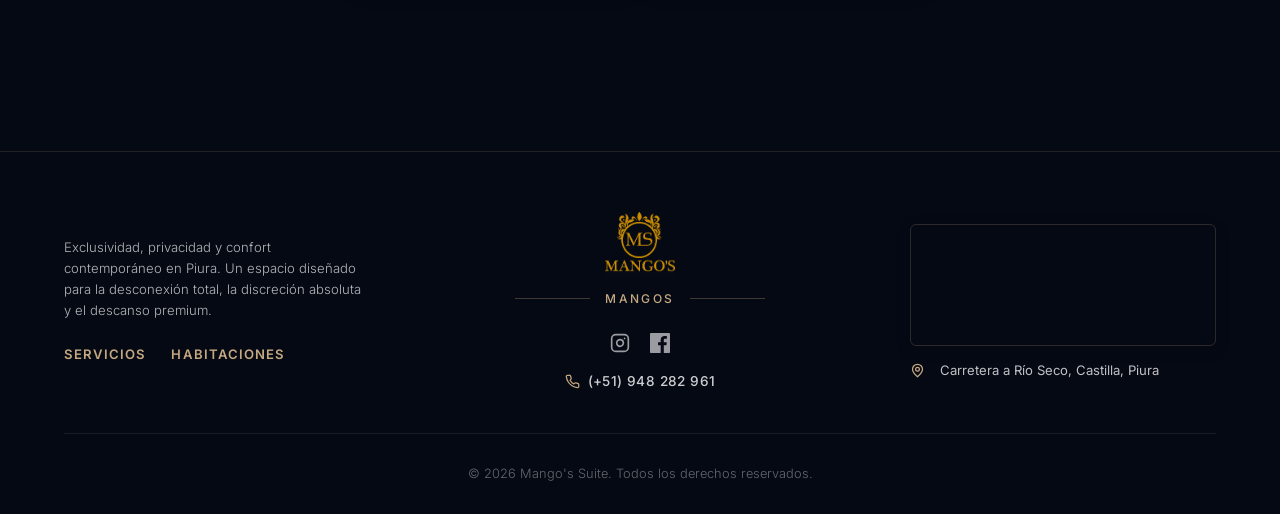
==== commit 8de96c50: "Update detalle-habitacion.html" ====
--- a/detalle-habitacion.html
+++ b/detalle-habitacion.html
@@ -167,8 +167,8 @@
         }
 
         .amenity-card {
-            min-height: 205px;
-            padding: 26px 22px;
+            min-height: 185px;
+            padding: 22px 18px;
             background: var(--bg-card);
             border: 1px solid rgba(197, 168, 128, 0.16);
             border-radius: 2px;
@@ -178,6 +178,13 @@
             justify-content: center;
             text-align: center;
             box-shadow: 0 12px 30px rgba(0, 0, 0, 0.16);
+            transition: border-color 0.25s ease, box-shadow 0.25s ease, transform 0.25s ease;
+        }
+
+        .amenity-card:hover {
+            border-color: rgba(197, 168, 128, 0.72);
+            box-shadow: 0 0 0 3px rgba(197, 168, 128, 0.12), 0 14px 30px rgba(0, 0, 0, 0.16);
+            transform: translateY(-2px);
         }
 
         .amenity-card:nth-last-child(2):nth-child(4n + 1) {
@@ -185,9 +192,9 @@
         }
 
         .amenity-icon {
-            width: 54px;
-            height: 54px;
-            margin-bottom: 16px;
+            width: 48px;
+            height: 48px;
+            margin-bottom: 14px;
             border: 1px solid rgba(214, 34, 70, 0.45);
             border-radius: 50%;
             color: var(--accent-crimson-bright);
@@ -198,8 +205,8 @@
         }
 
         .amenity-icon svg {
-            width: 24px;
-            height: 24px;
+            width: 22px;
+            height: 22px;
         }
 
         .amenity-card-info {
@@ -401,7 +408,7 @@
             }
 
             .amenity-card {
-                min-height: 176px;
+                min-height: 160px;
             }
 
             .detail-title {
